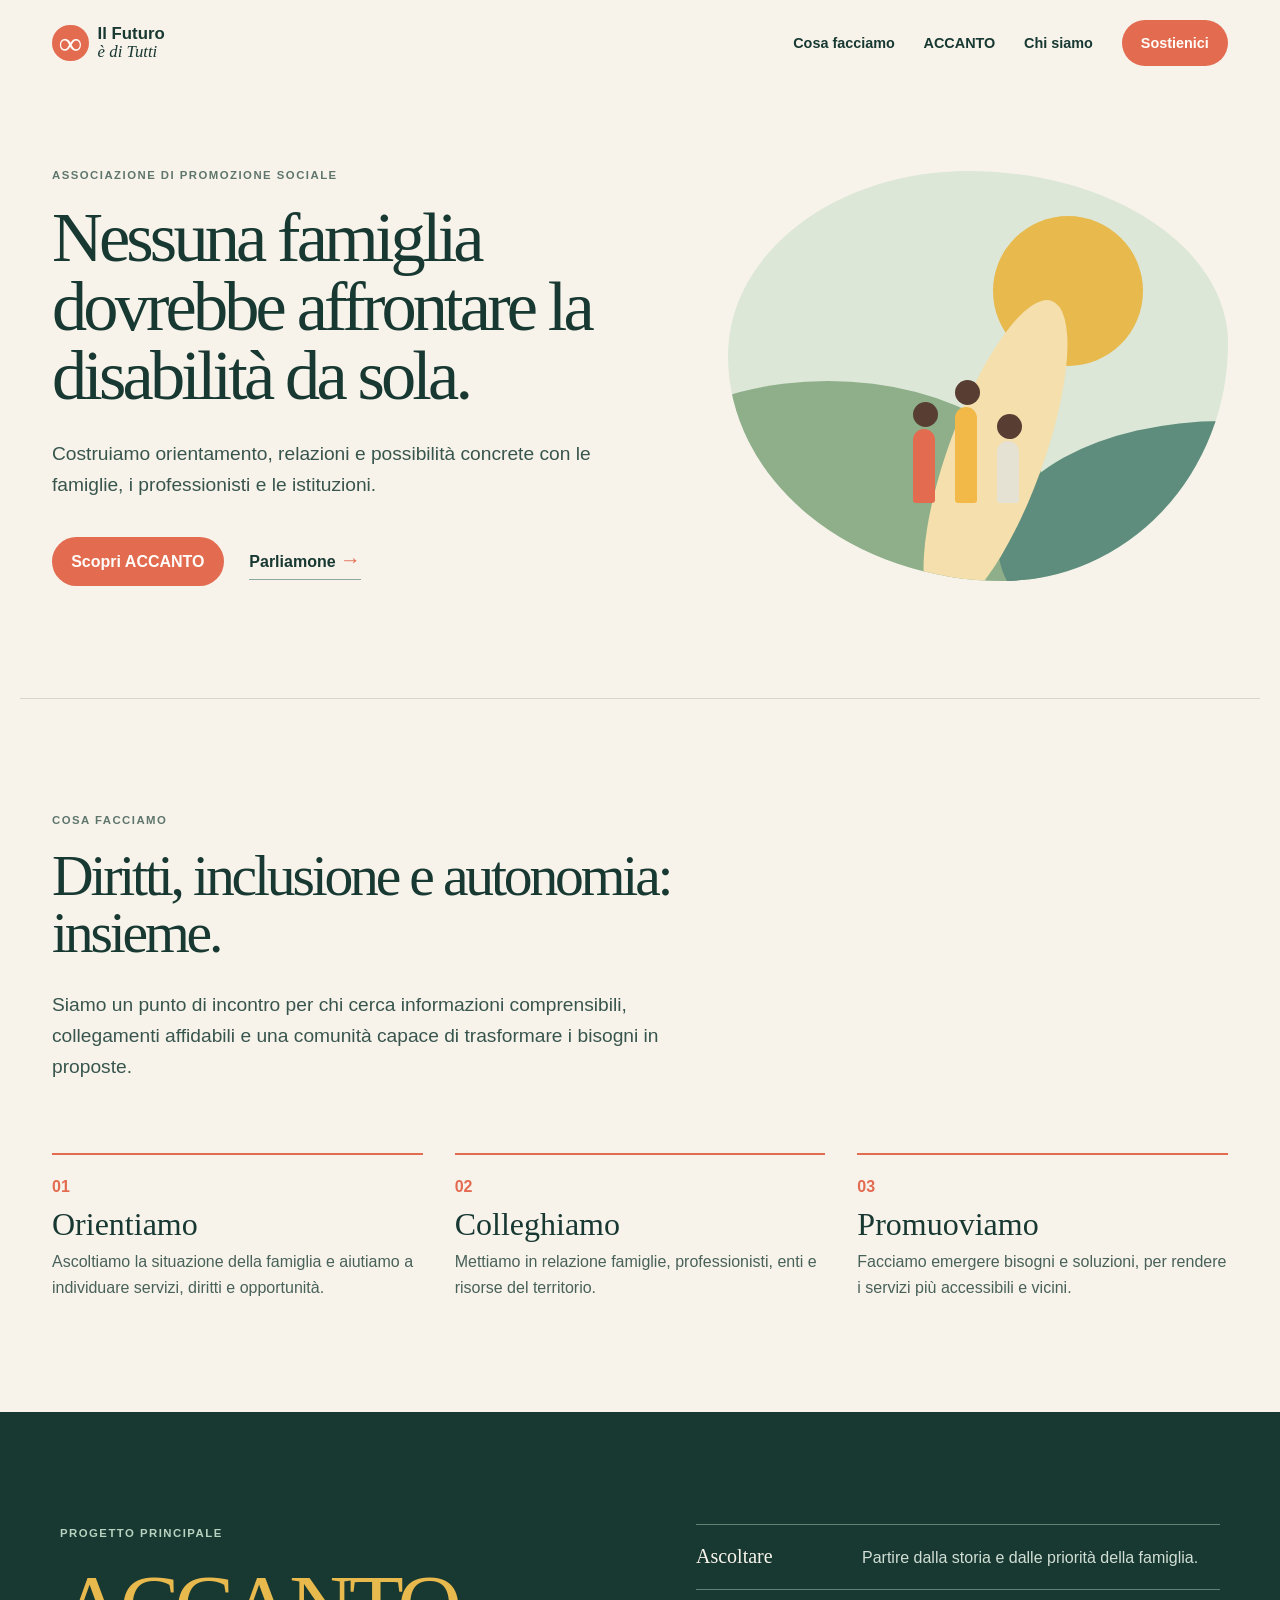
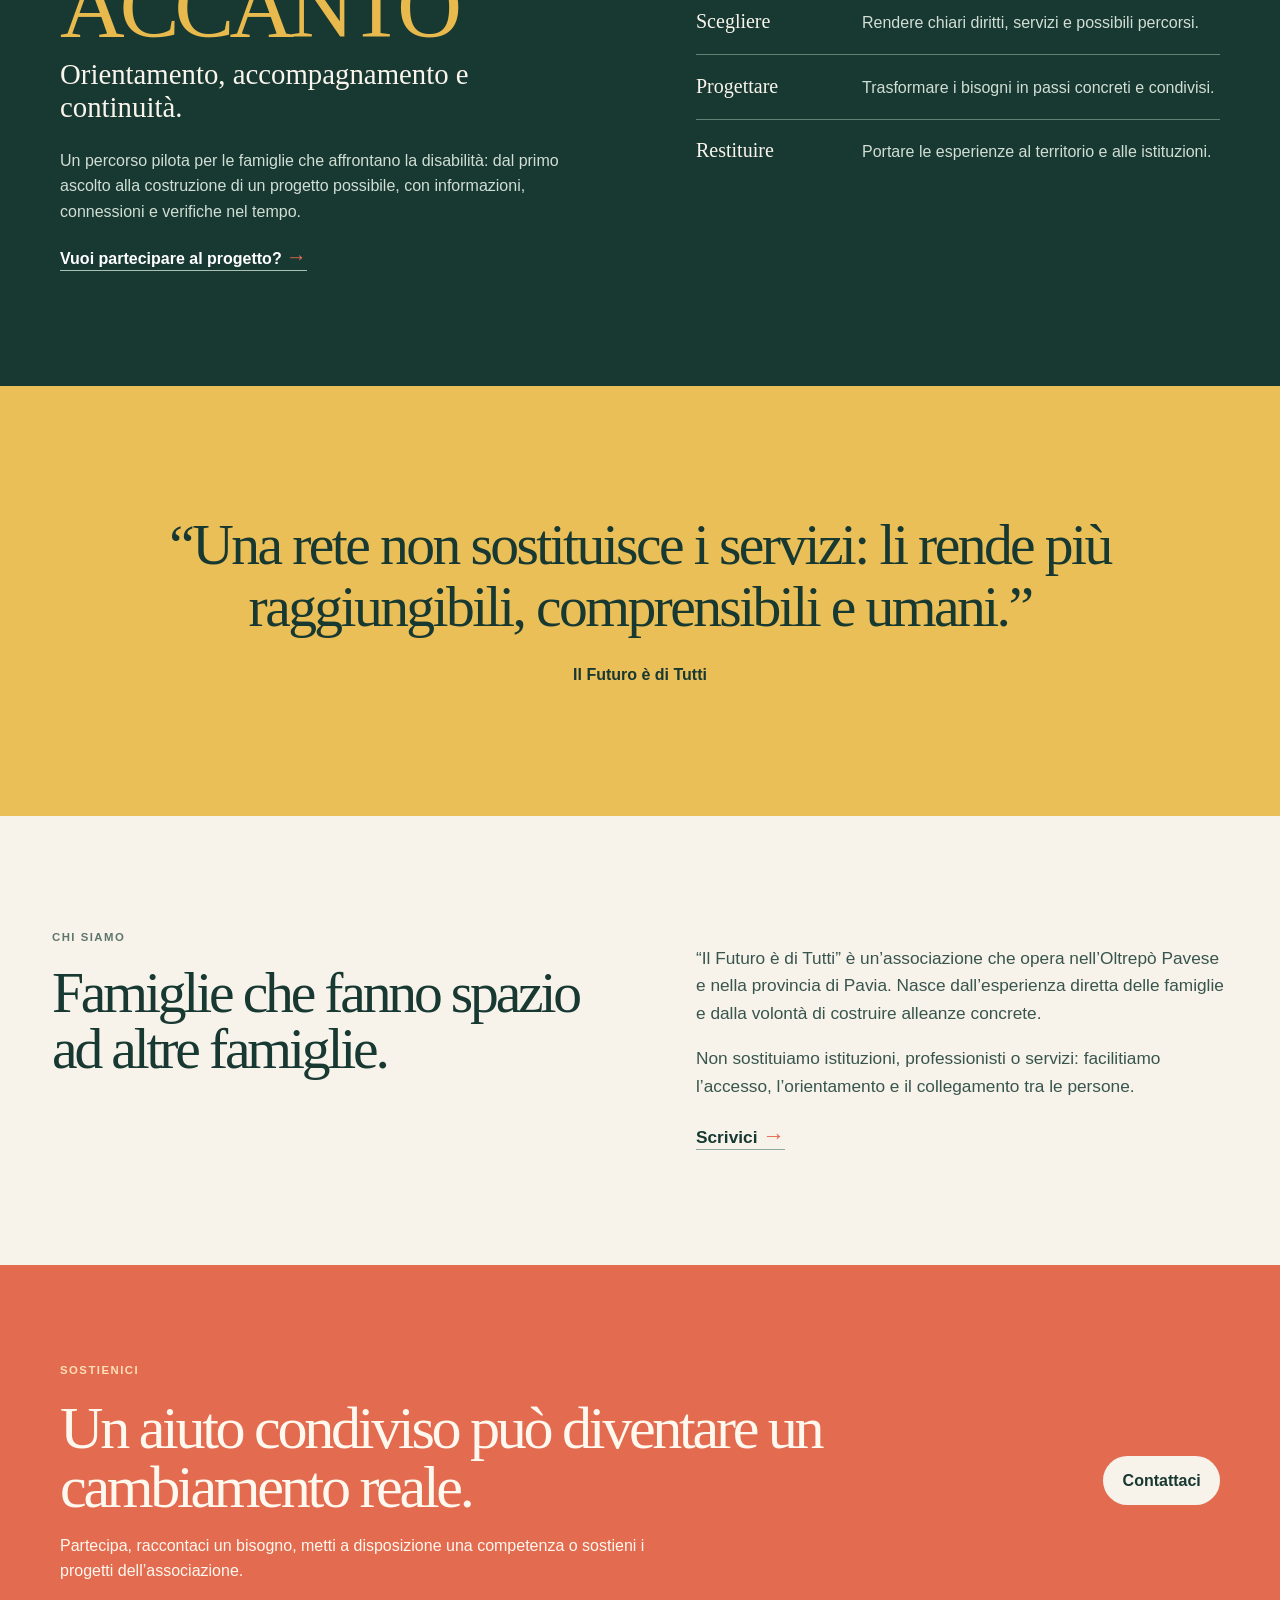
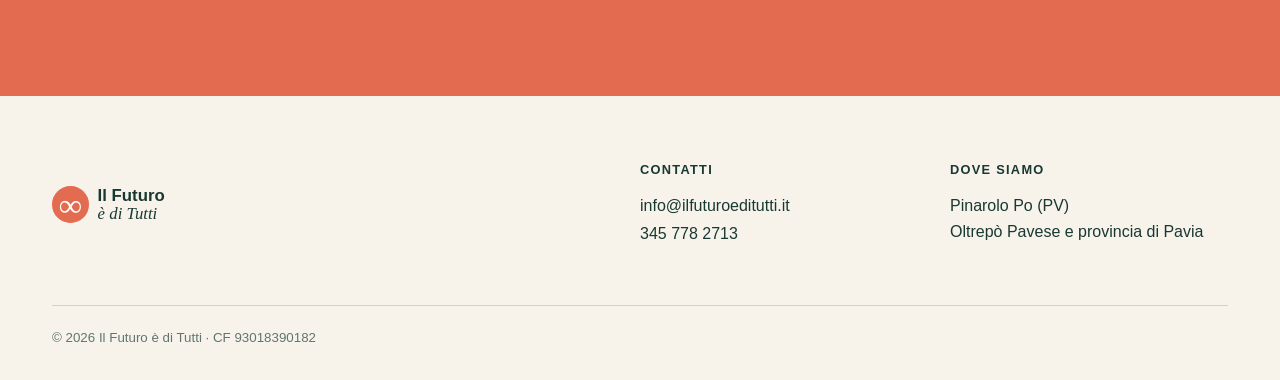
==== index.html @ 2946c693 "Add files via upload" ====
<!doctype html>
<html lang="it">
<head>
  <meta charset="utf-8">
  <meta name="viewport" content="width=device-width, initial-scale=1">
  <meta name="description" content="Il Futuro è di Tutti: orientamento, diritti, inclusione e autonomia per le famiglie nell'Oltrepò Pavese e nella provincia di Pavia.">
  <title>Il Futuro è di Tutti</title>
  <link rel="stylesheet" href="style.css">
</head>
<body>
  <a class="skip" href="#contenuto">Vai al contenuto</a>
  <header class="site-header">
    <a class="brand" href="#inizio" aria-label="Il Futuro è di Tutti, home"><span class="brand-mark">∞</span><span>Il Futuro<br><em>è di Tutti</em></span></a>
    <button class="menu-button" aria-label="Apri il menu" aria-expanded="false">Menu</button>
    <nav aria-label="Navigazione principale"><a href="#cosa-facciamo">Cosa facciamo</a><a href="#accanto">ACCANTO</a><a href="#chi-siamo">Chi siamo</a><a class="nav-cta" href="#sostienici">Sostienici</a></nav>
  </header>

  <main id="contenuto">
    <section id="inizio" class="hero">
      <div class="hero-copy"><p class="eyebrow">Associazione di promozione sociale</p><h1>Nessuna famiglia dovrebbe affrontare la disabilità da sola.</h1><p class="lead">Costruiamo orientamento, relazioni e possibilità concrete con le famiglie, i professionisti e le istituzioni.</p><div class="actions"><a class="button" href="#accanto">Scopri ACCANTO</a><a class="text-link" href="#contatti">Parliamone <span>→</span></a></div></div>
      <div class="hero-art" aria-hidden="true"><div class="sun"></div><div class="hill one"></div><div class="hill two"></div><div class="path"></div><div class="people"><i></i><i></i><i></i></div></div>
    </section>

    <section id="cosa-facciamo" class="section intro"><p class="eyebrow">Cosa facciamo</p><h2>Diritti, inclusione e autonomia: insieme.</h2><p class="section-lead">Siamo un punto di incontro per chi cerca informazioni comprensibili, collegamenti affidabili e una comunità capace di trasformare i bisogni in proposte.</p><div class="cards"><article><span class="number">01</span><h3>Orientiamo</h3><p>Ascoltiamo la situazione della famiglia e aiutiamo a individuare servizi, diritti e opportunità.</p></article><article><span class="number">02</span><h3>Colleghiamo</h3><p>Mettiamo in relazione famiglie, professionisti, enti e risorse del territorio.</p></article><article><span class="number">03</span><h3>Promuoviamo</h3><p>Facciamo emergere bisogni e soluzioni, per rendere i servizi più accessibili e vicini.</p></article></div></section>

    <section id="accanto" class="section project"><div><p class="eyebrow">Progetto principale</p><h2>ACCANTO</h2><p class="project-tagline">Orientamento, accompagnamento e continuità.</p><p>Un percorso pilota per le famiglie che affrontano la disabilità: dal primo ascolto alla costruzione di un progetto possibile, con informazioni, connessioni e verifiche nel tempo.</p><a class="text-link" href="#contatti">Vuoi partecipare al progetto? <span>→</span></a></div><ol><li><strong>Ascoltare</strong><span>Partire dalla storia e dalle priorità della famiglia.</span></li><li><strong>Scegliere</strong><span>Rendere chiari diritti, servizi e possibili percorsi.</span></li><li><strong>Progettare</strong><span>Trasformare i bisogni in passi concreti e condivisi.</span></li><li><strong>Restituire</strong><span>Portare le esperienze al territorio e alle istituzioni.</span></li></ol></section>

    <section class="quote"><blockquote>“Una rete non sostituisce i servizi: li rende più raggiungibili, comprensibili e umani.”</blockquote><p>Il Futuro è di Tutti</p></section>

    <section id="chi-siamo" class="section about"><div><p class="eyebrow">Chi siamo</p><h2>Famiglie che fanno spazio ad altre famiglie.</h2></div><div><p>“Il Futuro è di Tutti” è un’associazione che opera nell’Oltrepò Pavese e nella provincia di Pavia. Nasce dall’esperienza diretta delle famiglie e dalla volontà di costruire alleanze concrete.</p><p>Non sostituiamo istituzioni, professionisti o servizi: facilitiamo l’accesso, l’orientamento e il collegamento tra le persone.</p><a class="text-link" href="mailto:info@ilfuturoeditutti.it">Scrivici <span>→</span></a></div></section>

    <section id="sostienici" class="support"><div><p class="eyebrow">Sostienici</p><h2>Un aiuto condiviso può diventare un cambiamento reale.</h2><p>Partecipa, raccontaci un bisogno, metti a disposizione una competenza o sostieni i progetti dell’associazione.</p></div><a class="button light" href="mailto:info@ilfuturoeditutti.it?subject=Vorrei%20sostenere%20Il%20Futuro%20%C3%A8%20di%20Tutti">Contattaci</a></section>
  </main>

  <footer id="contatti"><div class="brand footer-brand"><span class="brand-mark">∞</span><span>Il Futuro<br><em>è di Tutti</em></span></div><div><h3>Contatti</h3><a href="mailto:info@ilfuturoeditutti.it">info@ilfuturoeditutti.it</a><a href="tel:+393457782713">345 778 2713</a></div><div><h3>Dove siamo</h3><p>Pinarolo Po (PV)<br>Oltrepò Pavese e provincia di Pavia</p></div><small>© <span id="year"></span> Il Futuro è di Tutti · CF 93018390182</small></footer>
  <script src="script.js"></script>
</body>
</html>
---- style.css ----
:root{--ink:#183832;--cream:#f7f3eb;--coral:#e36b50;--gold:#e8b94d;--sage:#b9cbb6;--white:#fffdf9}*{box-sizing:border-box}html{scroll-behavior:smooth}body{margin:0;background:var(--cream);color:var(--ink);font:16px/1.6 Arial,sans-serif}.skip{position:absolute;left:-999px}.skip:focus{left:1rem;top:1rem;background:#fff;padding:.5rem;z-index:5}.site-header{display:flex;align-items:center;justify-content:space-between;max-width:1240px;margin:auto;padding:1.25rem 2rem}.brand{display:flex;align-items:center;gap:.55rem;color:var(--ink);font-weight:700;font-size:1.05rem;line-height:1.05;text-decoration:none}.brand em{font-family:Georgia,serif;font-weight:400}.brand-mark{display:grid;place-items:center;width:2.3rem;height:2.3rem;border-radius:50%;background:var(--coral);color:var(--white);font:bold 2rem/1 Georgia,serif}nav{display:flex;align-items:center;gap:1.8rem}nav a{color:var(--ink);font-size:.9rem;font-weight:700;text-decoration:none}.nav-cta,.button{background:var(--coral);color:var(--white);border-radius:99px;padding:.72rem 1.2rem}.menu-button{display:none;border:0;background:transparent;color:var(--ink);font:700 1rem Arial}.hero{min-height:610px;display:grid;grid-template-columns:1.1fr .9fr;gap:4rem;align-items:center;max-width:1240px;margin:auto;padding:5rem 2rem 7rem}.eyebrow{text-transform:uppercase;letter-spacing:.13em;font-size:.71rem;font-weight:700;color:#5e756c;margin:0 0 1.2rem}.hero h1,.section h2,.support h2{font:clamp(2.8rem,5.5vw,5.5rem)/.98 Georgia,serif;letter-spacing:-.055em;margin:0;max-width:790px}.lead,.section-lead{font-size:1.2rem;max-width:620px;margin:1.8rem 0;color:#38554d}.actions{display:flex;align-items:center;gap:1.6rem;margin-top:2.3rem}.button{display:inline-block;text-decoration:none;font-weight:700}.text-link{color:var(--ink);font-weight:700;text-decoration:none;border-bottom:1px solid #8eaaa0;padding-bottom:.15rem}.text-link span{color:var(--coral);font-size:1.3em}.hero-art{height:410px;position:relative;overflow:hidden;border-radius:48% 52% 45% 55%/45% 42% 58% 55%;background:#dce7d7}.sun{position:absolute;width:150px;height:150px;background:var(--gold);border-radius:50%;top:45px;right:85px}.hill{position:absolute;bottom:-90px;border-radius:50%;background:#8eaf89}.hill.one{height:290px;width:460px;left:-130px}.hill.two{height:250px;width:450px;right:-220px;background:#5e8d7d}.path{position:absolute;bottom:-40px;left:44%;height:330px;width:95px;background:#f4dfad;border-radius:50%;transform:rotate(20deg)}.people{position:absolute;bottom:78px;left:37%;display:flex;gap:20px;align-items:end}.people i{display:block;width:22px;height:74px;border-radius:18px 18px 5px 5px;background:var(--coral);position:relative}.people i:before{content:"";position:absolute;width:25px;height:25px;border-radius:50%;background:#583e32;top:-27px}.people i:nth-child(2){height:96px;background:#f2b949}.people i:nth-child(3){height:62px;background:#e6e2d3}.section{max-width:1240px;margin:auto;padding:7rem 2rem}.intro{border-top:1px solid #d9d5ca}.intro h2{font-size:clamp(2.4rem,4.5vw,4.7rem)}.cards{display:grid;grid-template-columns:repeat(3,1fr);gap:2rem;margin-top:4.4rem}.cards article{border-top:2px solid var(--coral);padding-top:1.2rem}.number{color:var(--coral);font-weight:700}.cards h3{font:2rem Georgia,serif;margin:.4rem 0}.cards p{margin:0;color:#486159}.project{background:var(--ink);color:#f9f5ec;max-width:none;padding:7rem max(2rem,calc((100vw - 1160px)/2));display:grid;grid-template-columns:1fr 1fr;gap:7rem}.project .eyebrow{color:#b7d2bf}.project h2{font-size:clamp(3.5rem,7vw,6.5rem);color:var(--gold)}.project-tagline{font:1.8rem Georgia,serif;margin:.5rem 0 1.5rem}.project p:not(.eyebrow):not(.project-tagline){max-width:510px;color:#d1ded4}.project .text-link{color:#fff;border-color:#a9c1b0}.project ol{list-style:none;margin:0;padding:0}.project li{border-top:1px solid #628074;padding:1.2rem 0;display:grid;grid-template-columns:150px 1fr;gap:1rem}.project li strong{font:1.25rem Georgia,serif}.project li span{color:#d1ded4}.quote{padding:8rem 2rem;text-align:center;background:#eabf57}.quote blockquote{margin:0 auto;max-width:980px;font:clamp(2.2rem,4.5vw,4.8rem)/1.08 Georgia,serif;letter-spacing:-.045em}.quote p{margin:1.5rem 0 0;font-weight:700}.about{display:grid;grid-template-columns:1fr 1fr;gap:7rem}.about h2{font-size:clamp(2.7rem,4.5vw,4.7rem)}.about div:last-child{font-size:1.08rem;color:#38554d}.support{background:var(--coral);color:#fff8ef;display:flex;justify-content:space-between;align-items:center;gap:2rem;padding:6rem max(2rem,calc((100vw - 1160px)/2))}.support .eyebrow{color:#ffe0b7}.support h2{font-size:clamp(2.6rem,4.7vw,4.8rem);max-width:780px}.support p:not(.eyebrow){max-width:600px}.light{background:var(--cream);color:var(--ink);white-space:nowrap}footer{max-width:1240px;margin:auto;padding:4rem 2rem 2rem;display:grid;grid-template-columns:2fr 1fr 1fr;gap:2rem}footer h3{font-size:.8rem;text-transform:uppercase;letter-spacing:.1em;margin:0 0 .8rem}footer a,footer p{display:block;color:var(--ink);text-decoration:none;margin:.15rem 0}footer small{grid-column:1/-1;border-top:1px solid #d6d2c8;padding-top:1.3rem;margin-top:1.5rem;color:#60766d}@media(max-width:760px){.site-header{padding:1rem 1.25rem;position:relative}.menu-button{display:block}nav{display:none;position:absolute;top:100%;left:0;right:0;padding:1.2rem;background:var(--cream);z-index:2;flex-direction:column;align-items:stretch;gap:.8rem;border-bottom:1px solid #ddd}nav.open{display:flex}.hero{grid-template-columns:1fr;padding:3rem 1.25rem 4rem;gap:2.5rem;min-height:0}.hero-art{height:310px}.section{padding:4.5rem 1.25rem}.cards,.about,.project{grid-template-columns:1fr;gap:2rem}.cards{margin-top:2.5rem}.project{padding:4.5rem 1.25rem}.project li{grid-template-columns:1fr;gap:.2rem}.quote{padding:4.5rem 1.25rem}.support{padding:4.5rem 1.25rem;display:block}.support .button{margin-top:1rem}footer{padding:3.5rem 1.25rem 1.5rem;grid-template-columns:1fr;gap:1.5rem}.footer-brand{margin-bottom:1rem}}
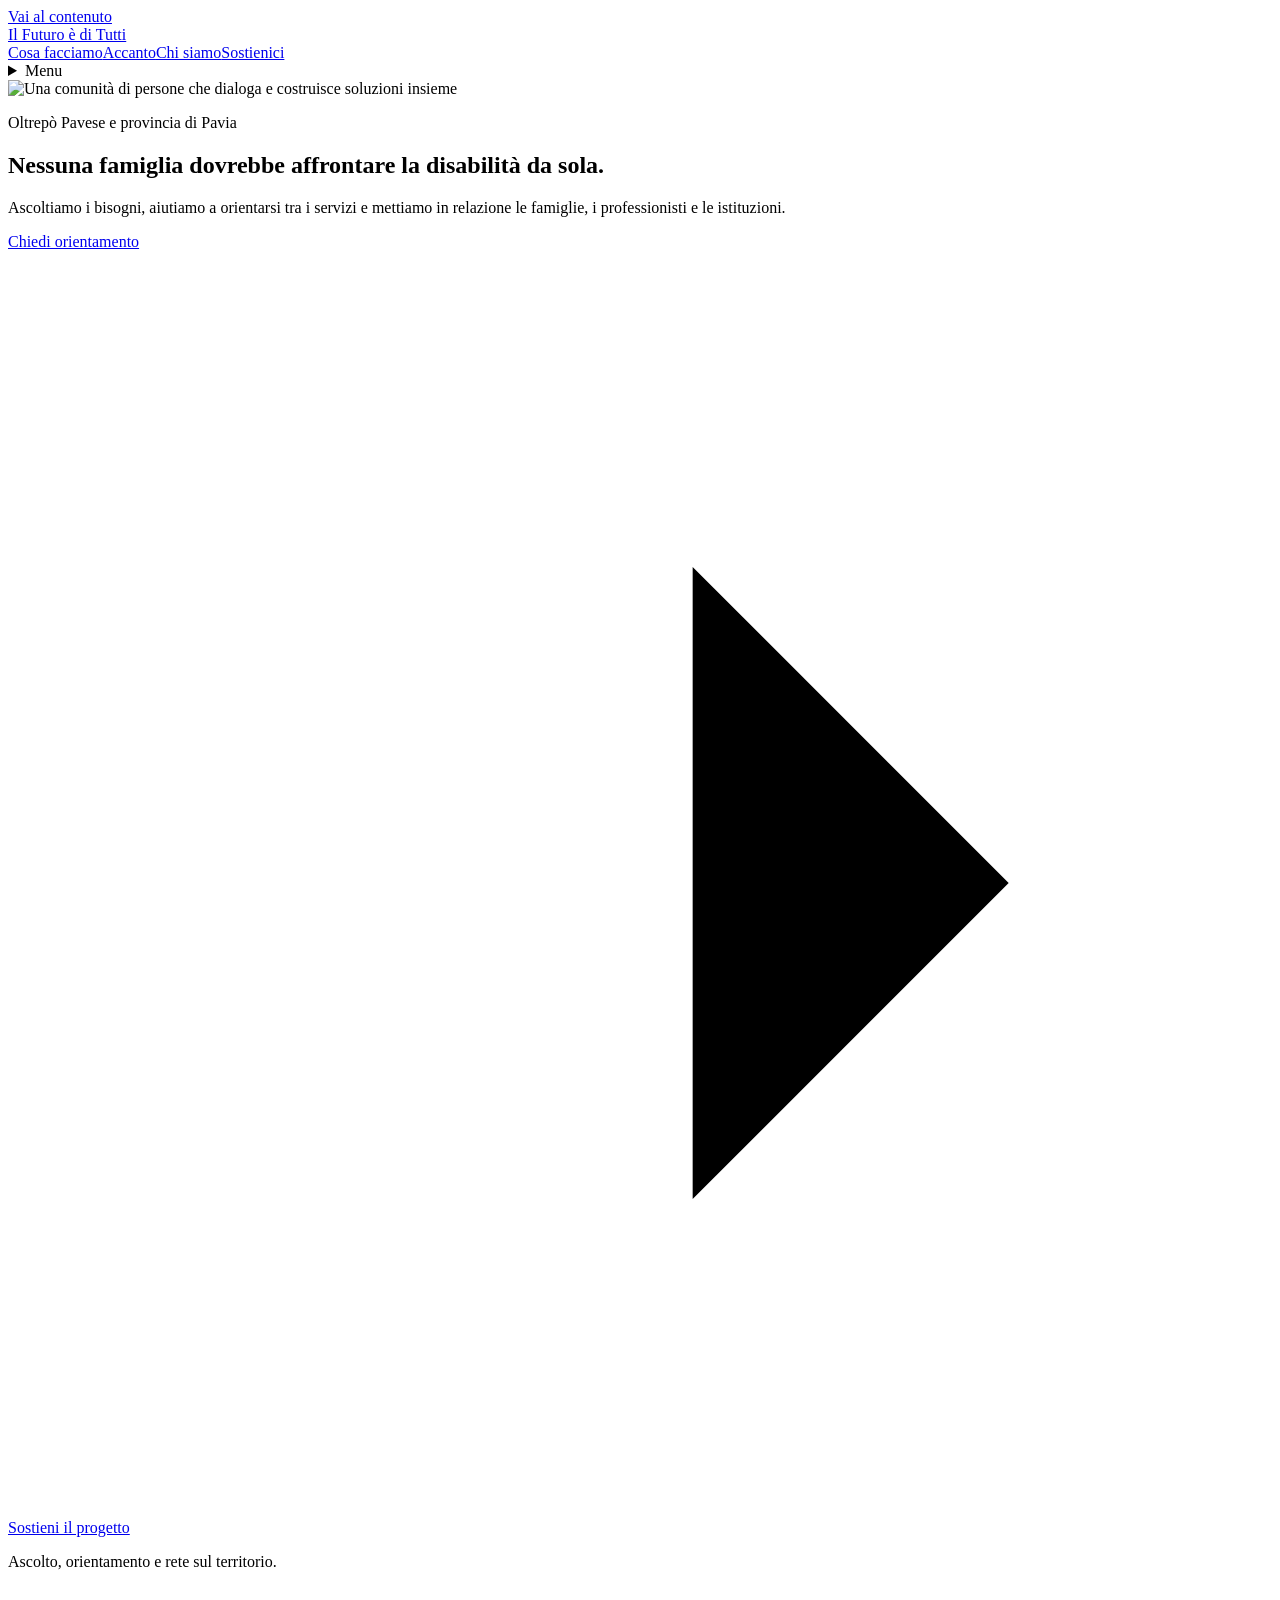
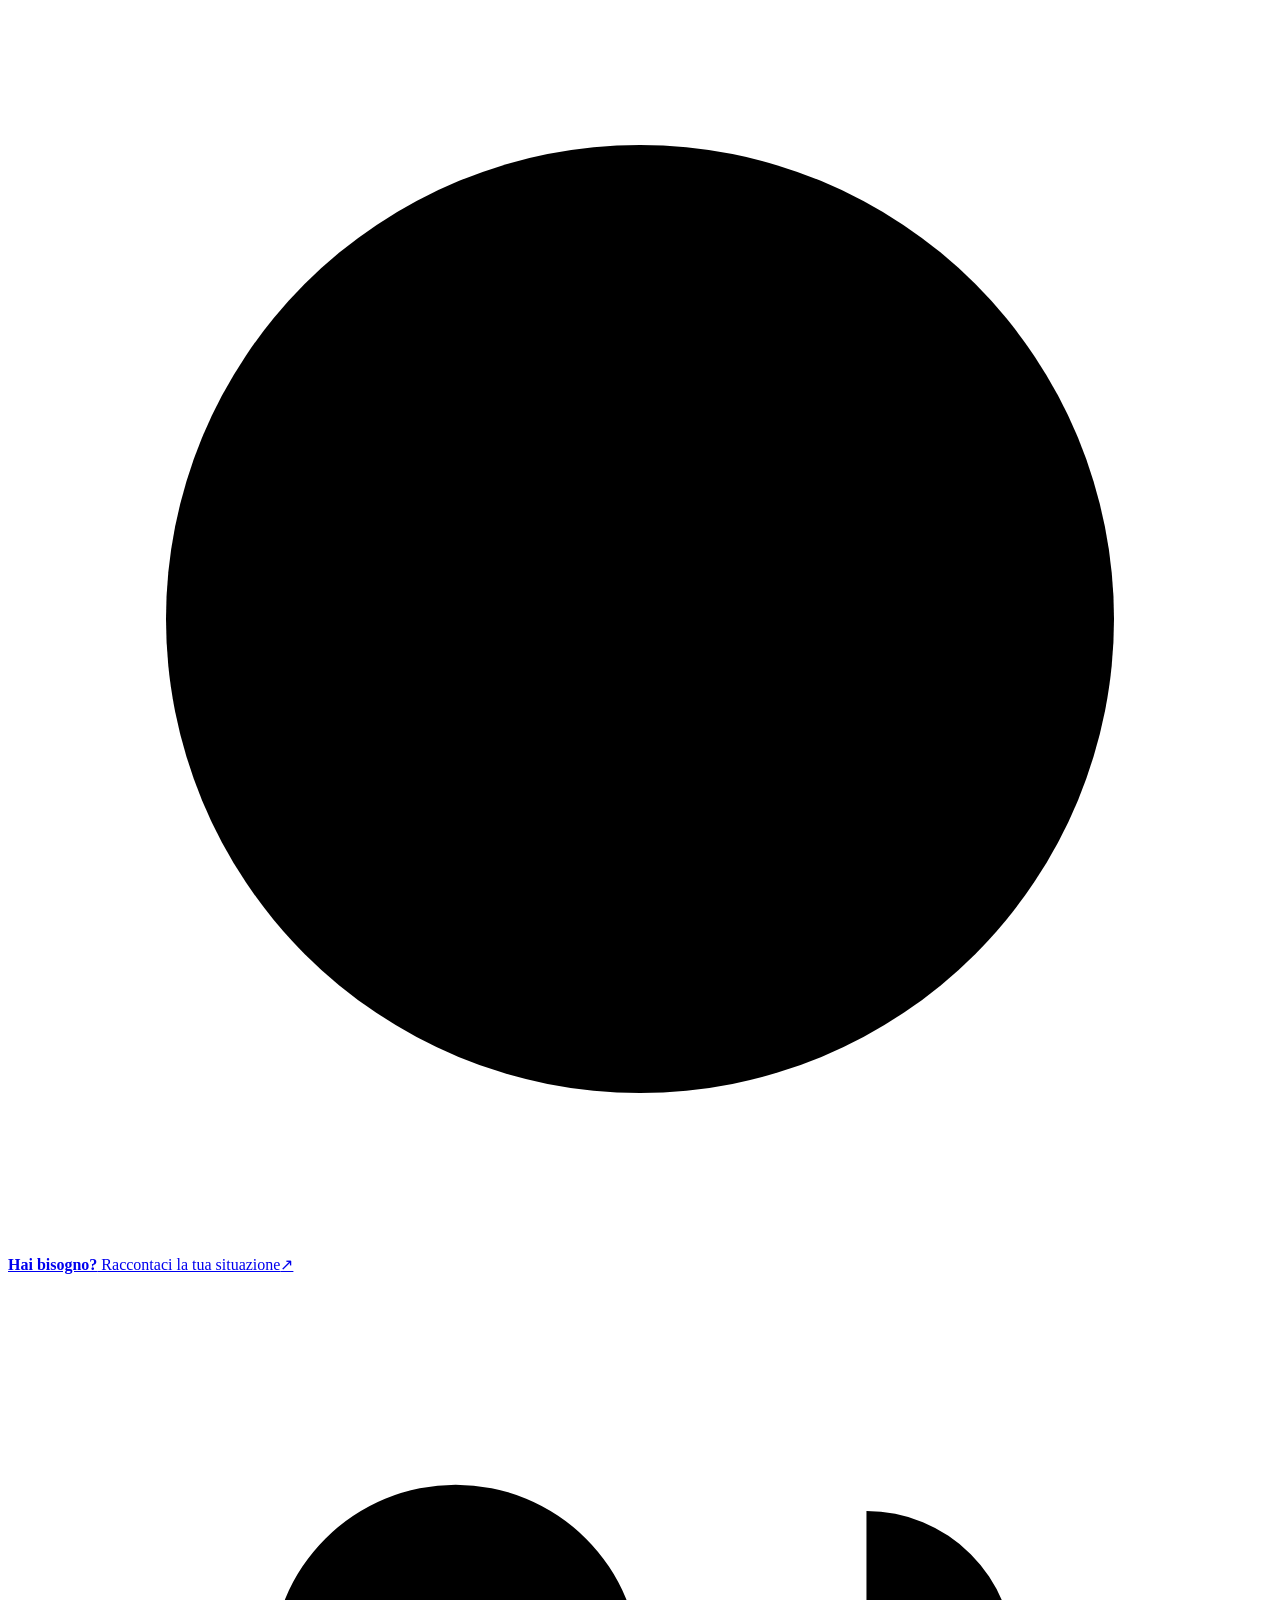
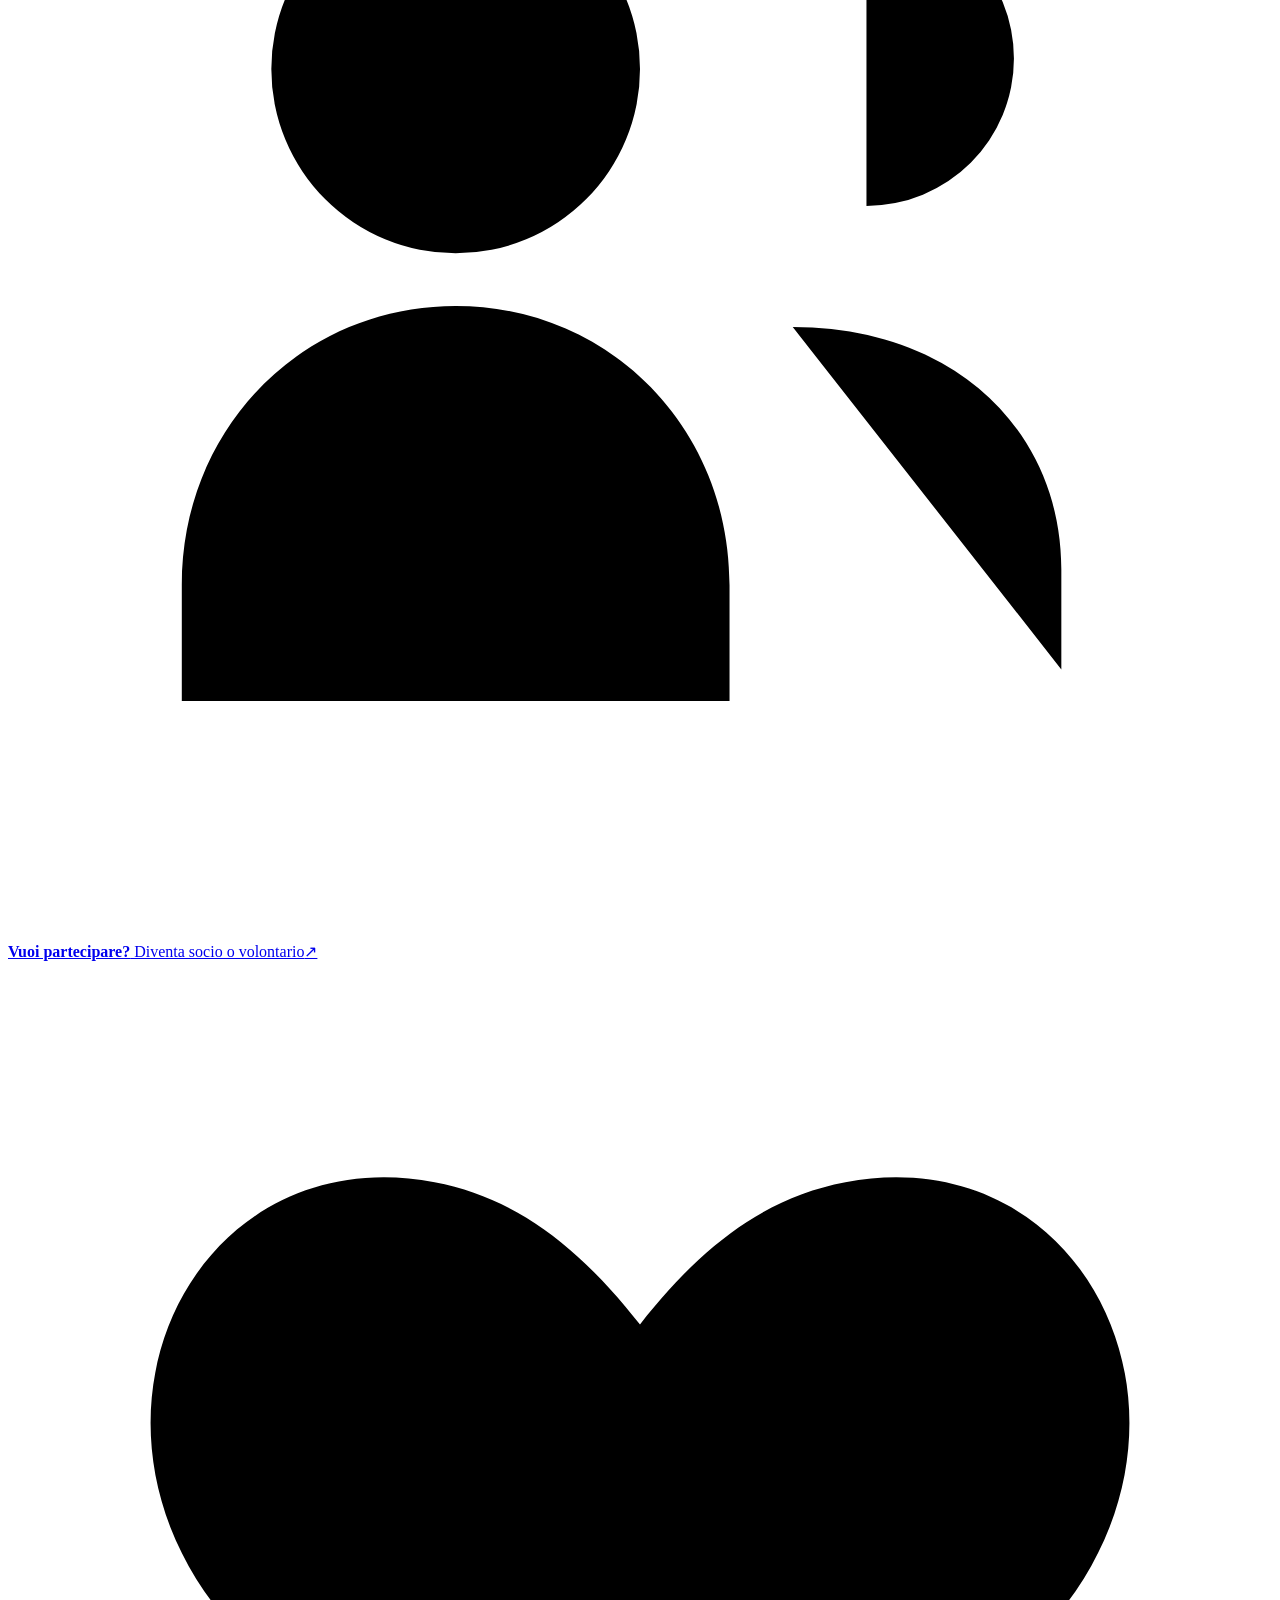
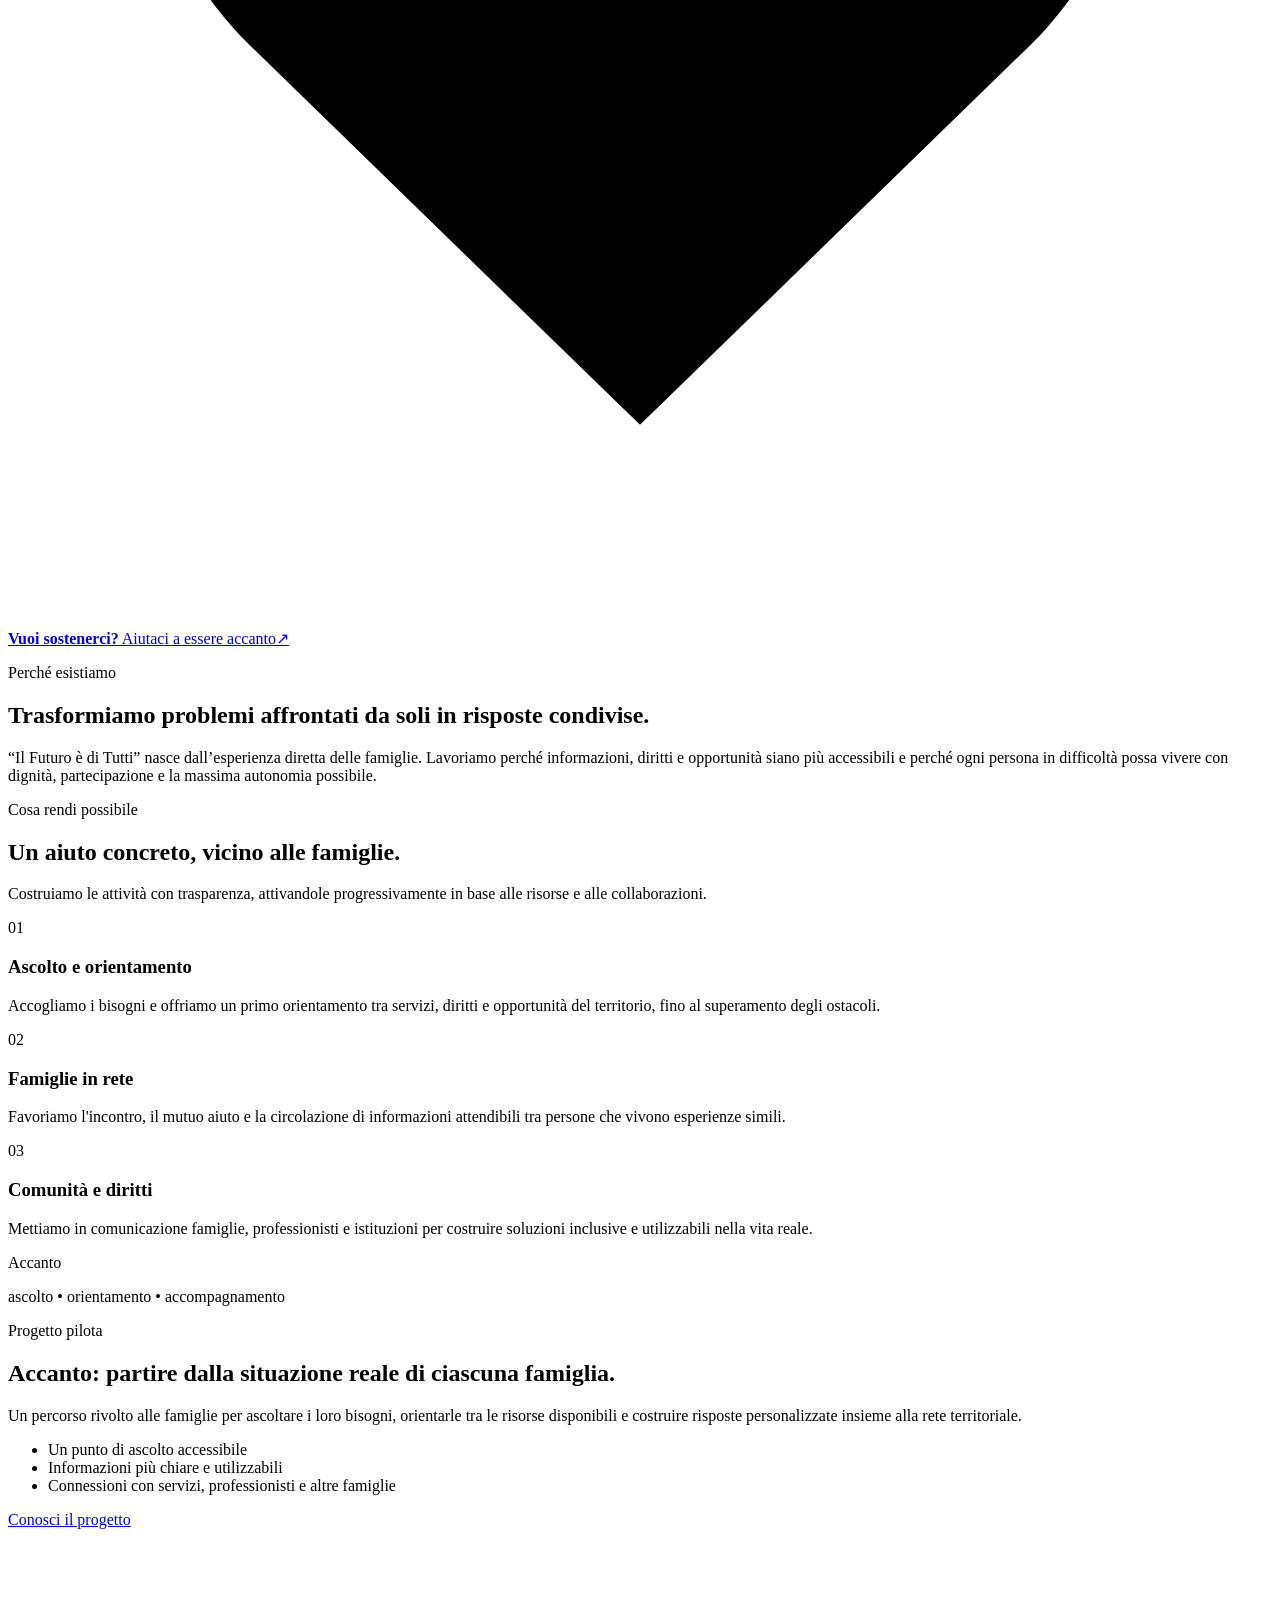
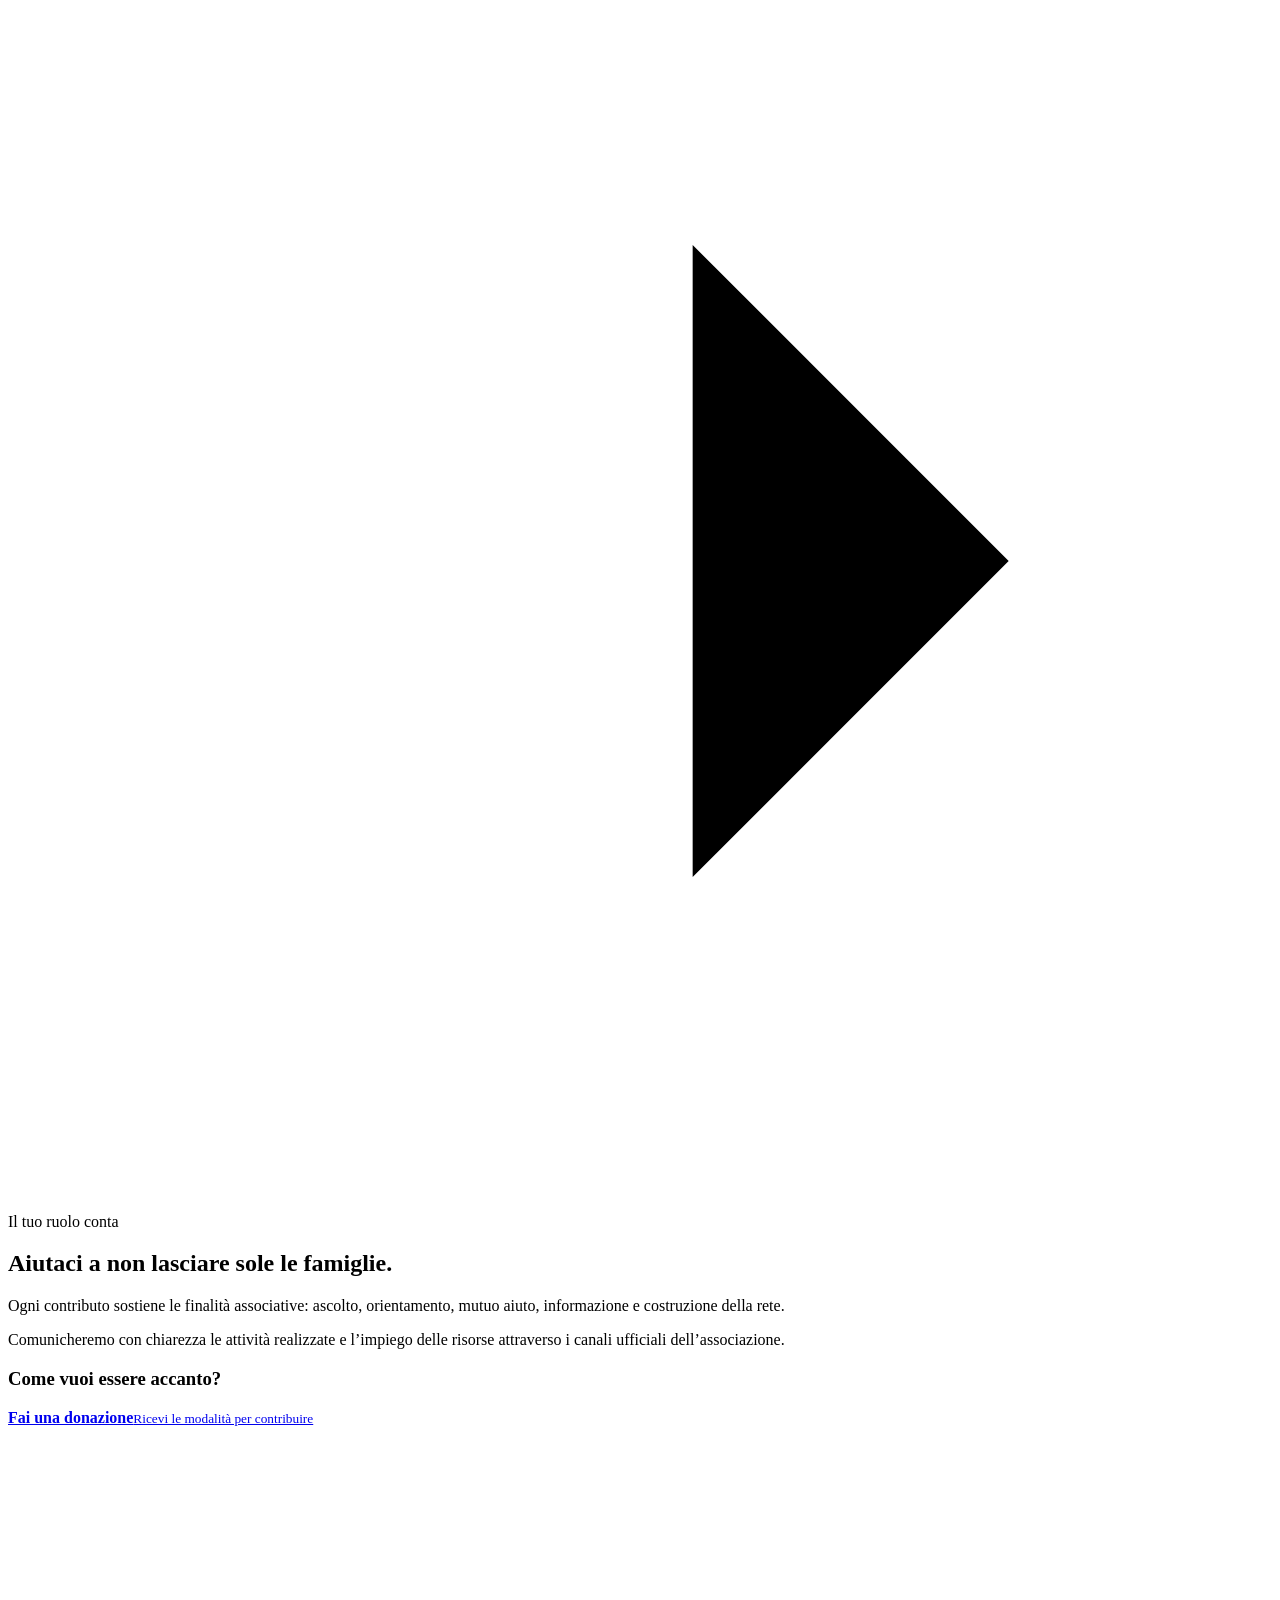
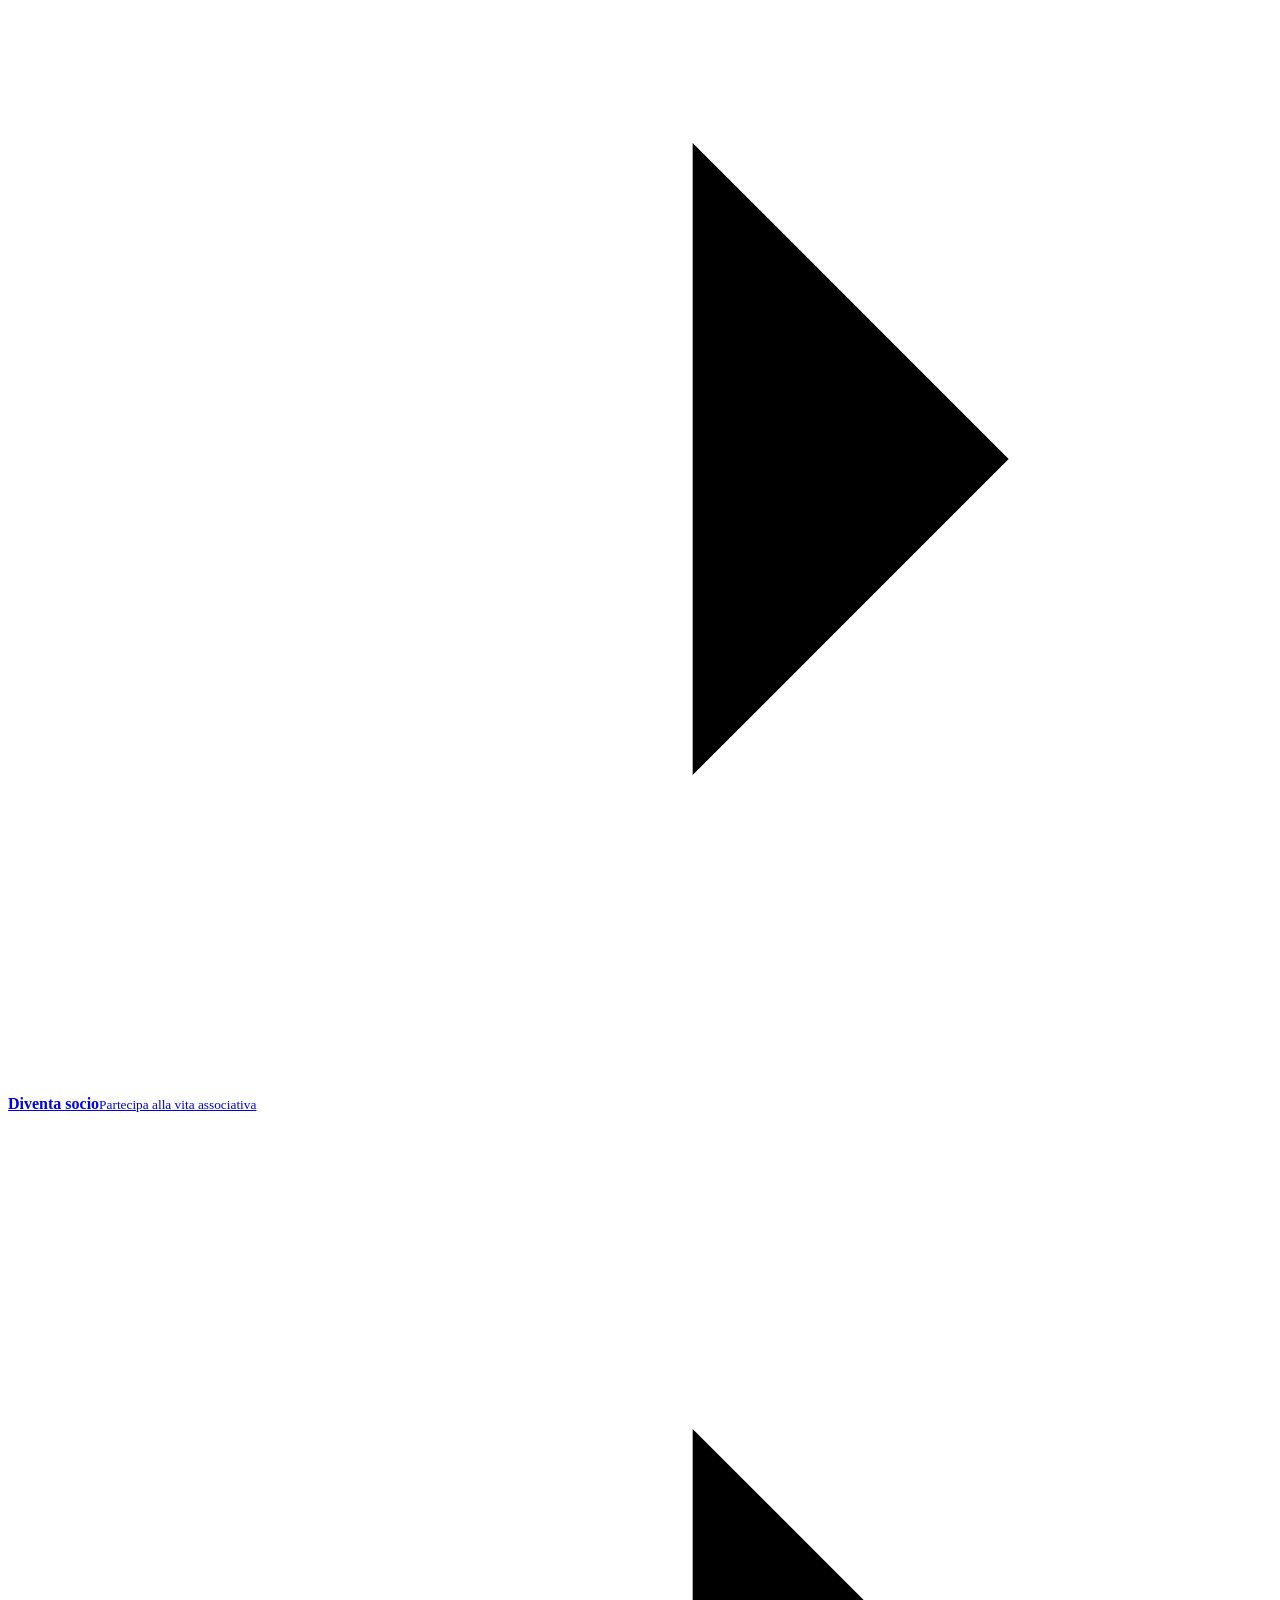
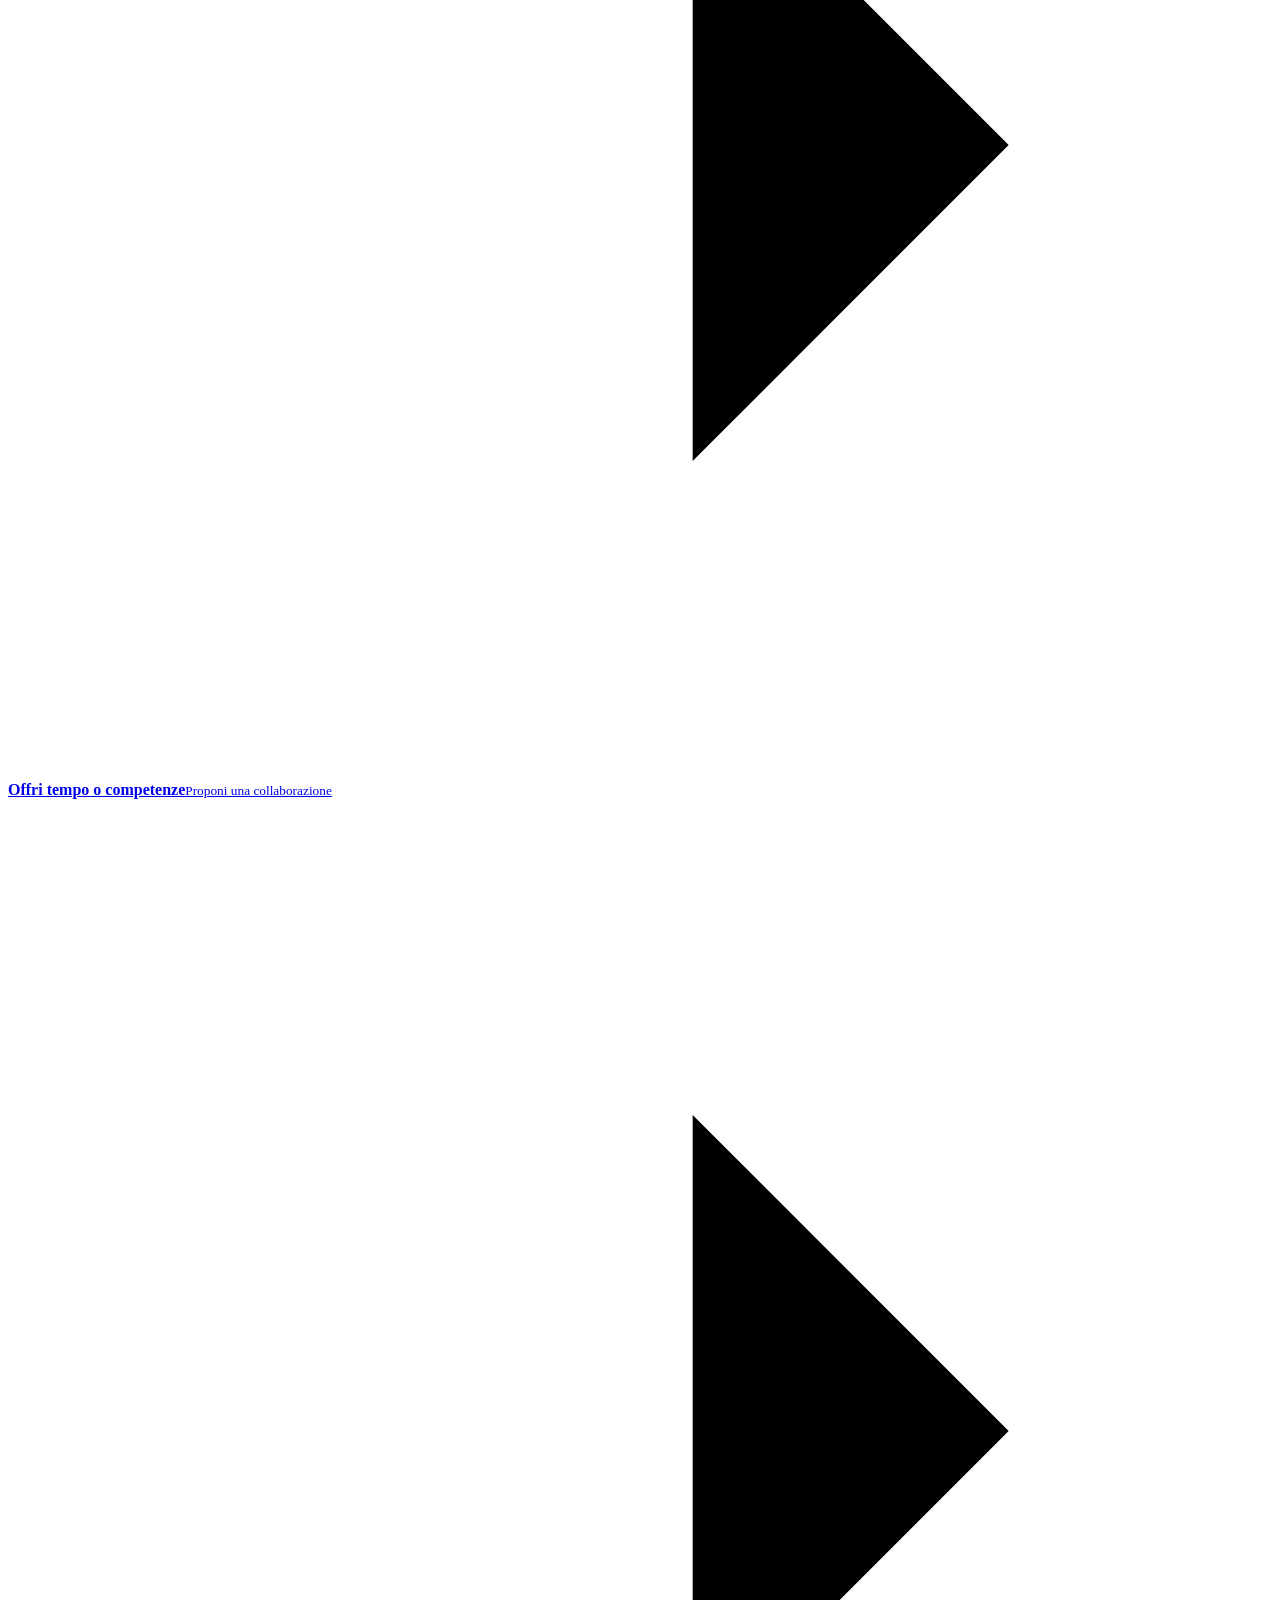
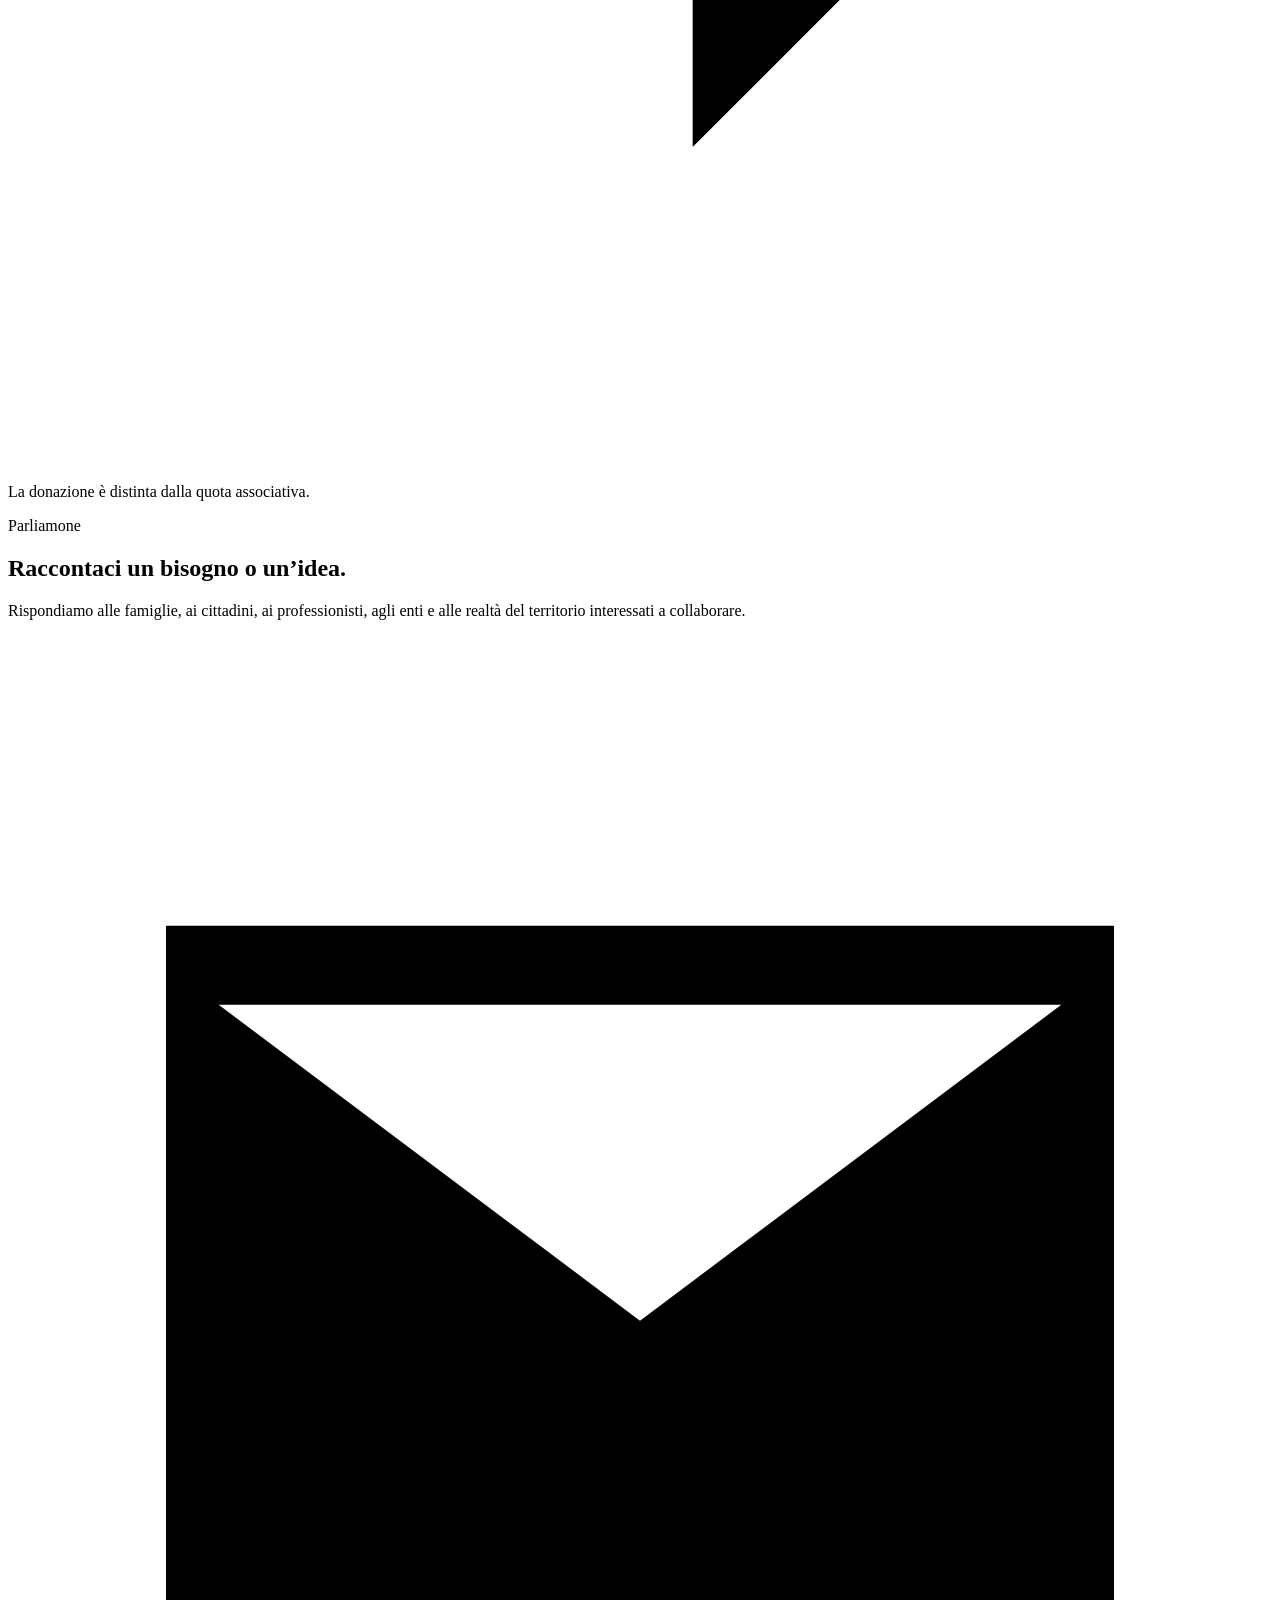
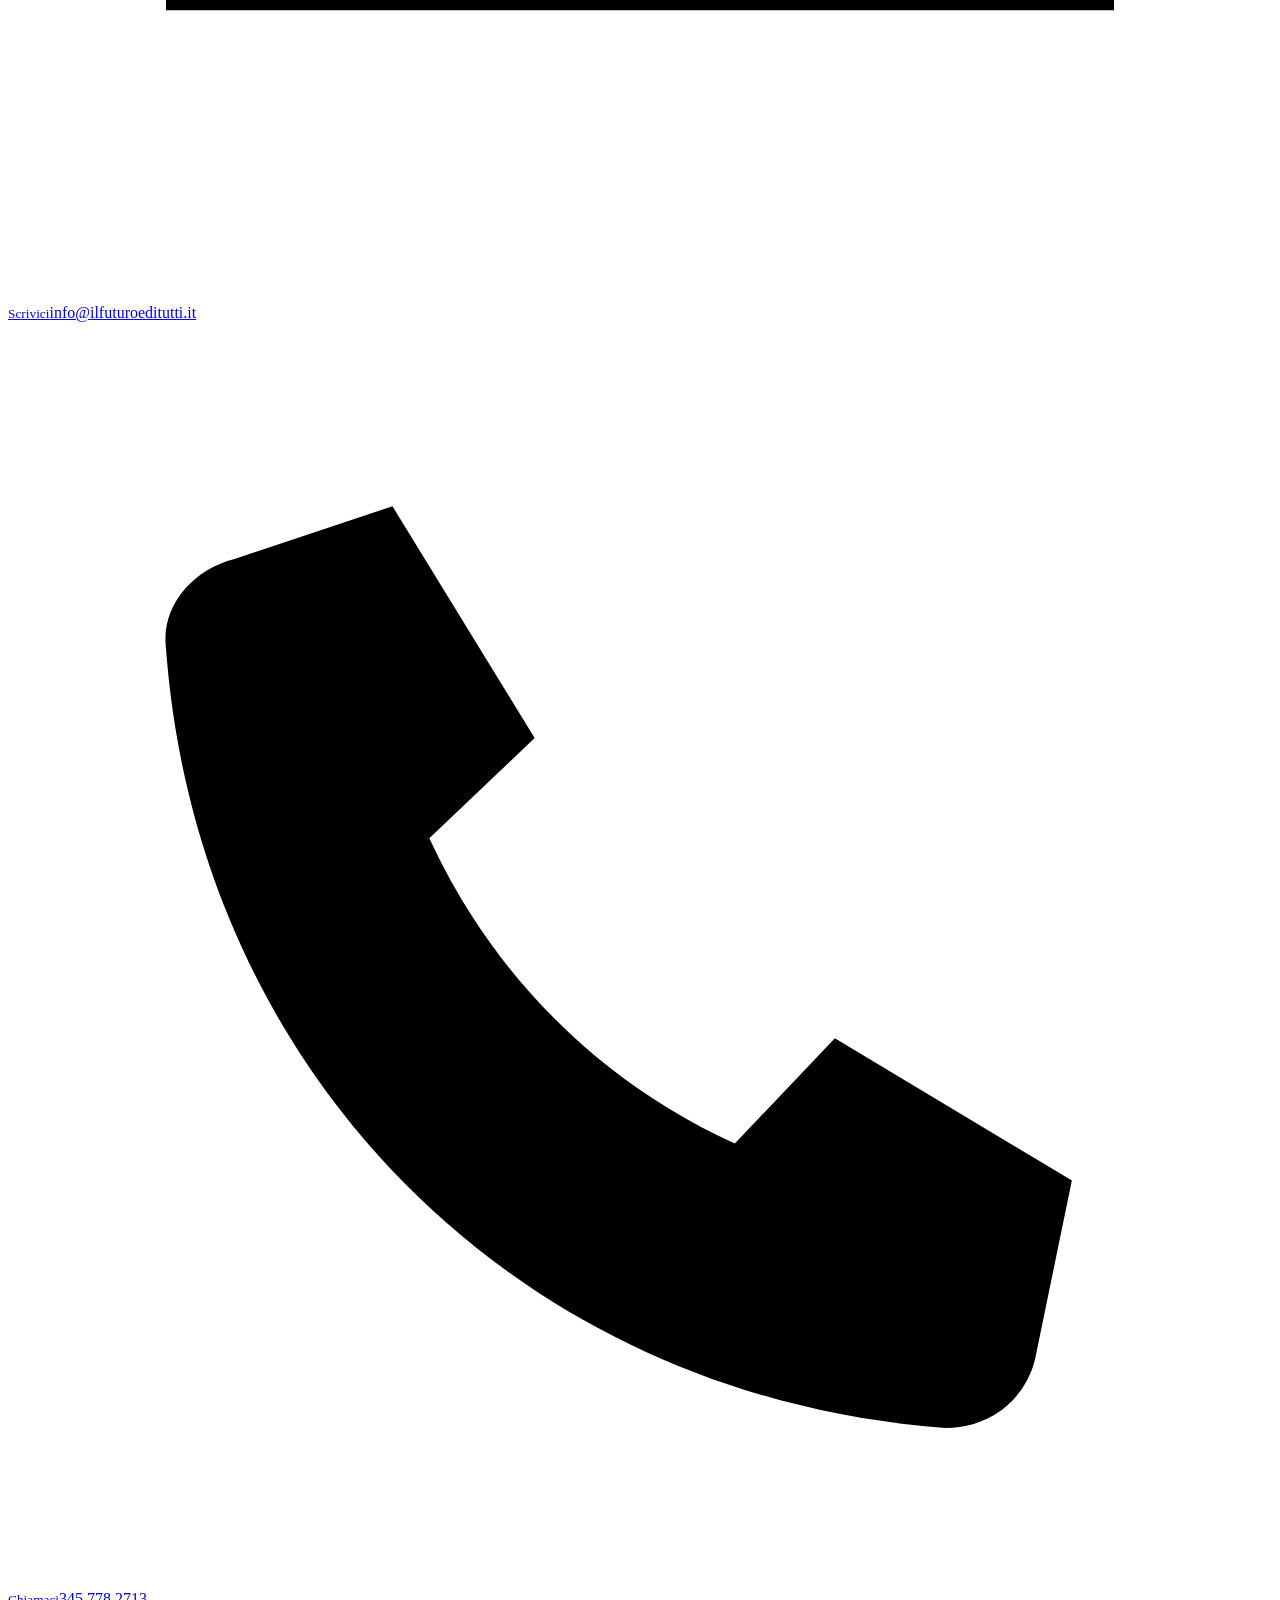
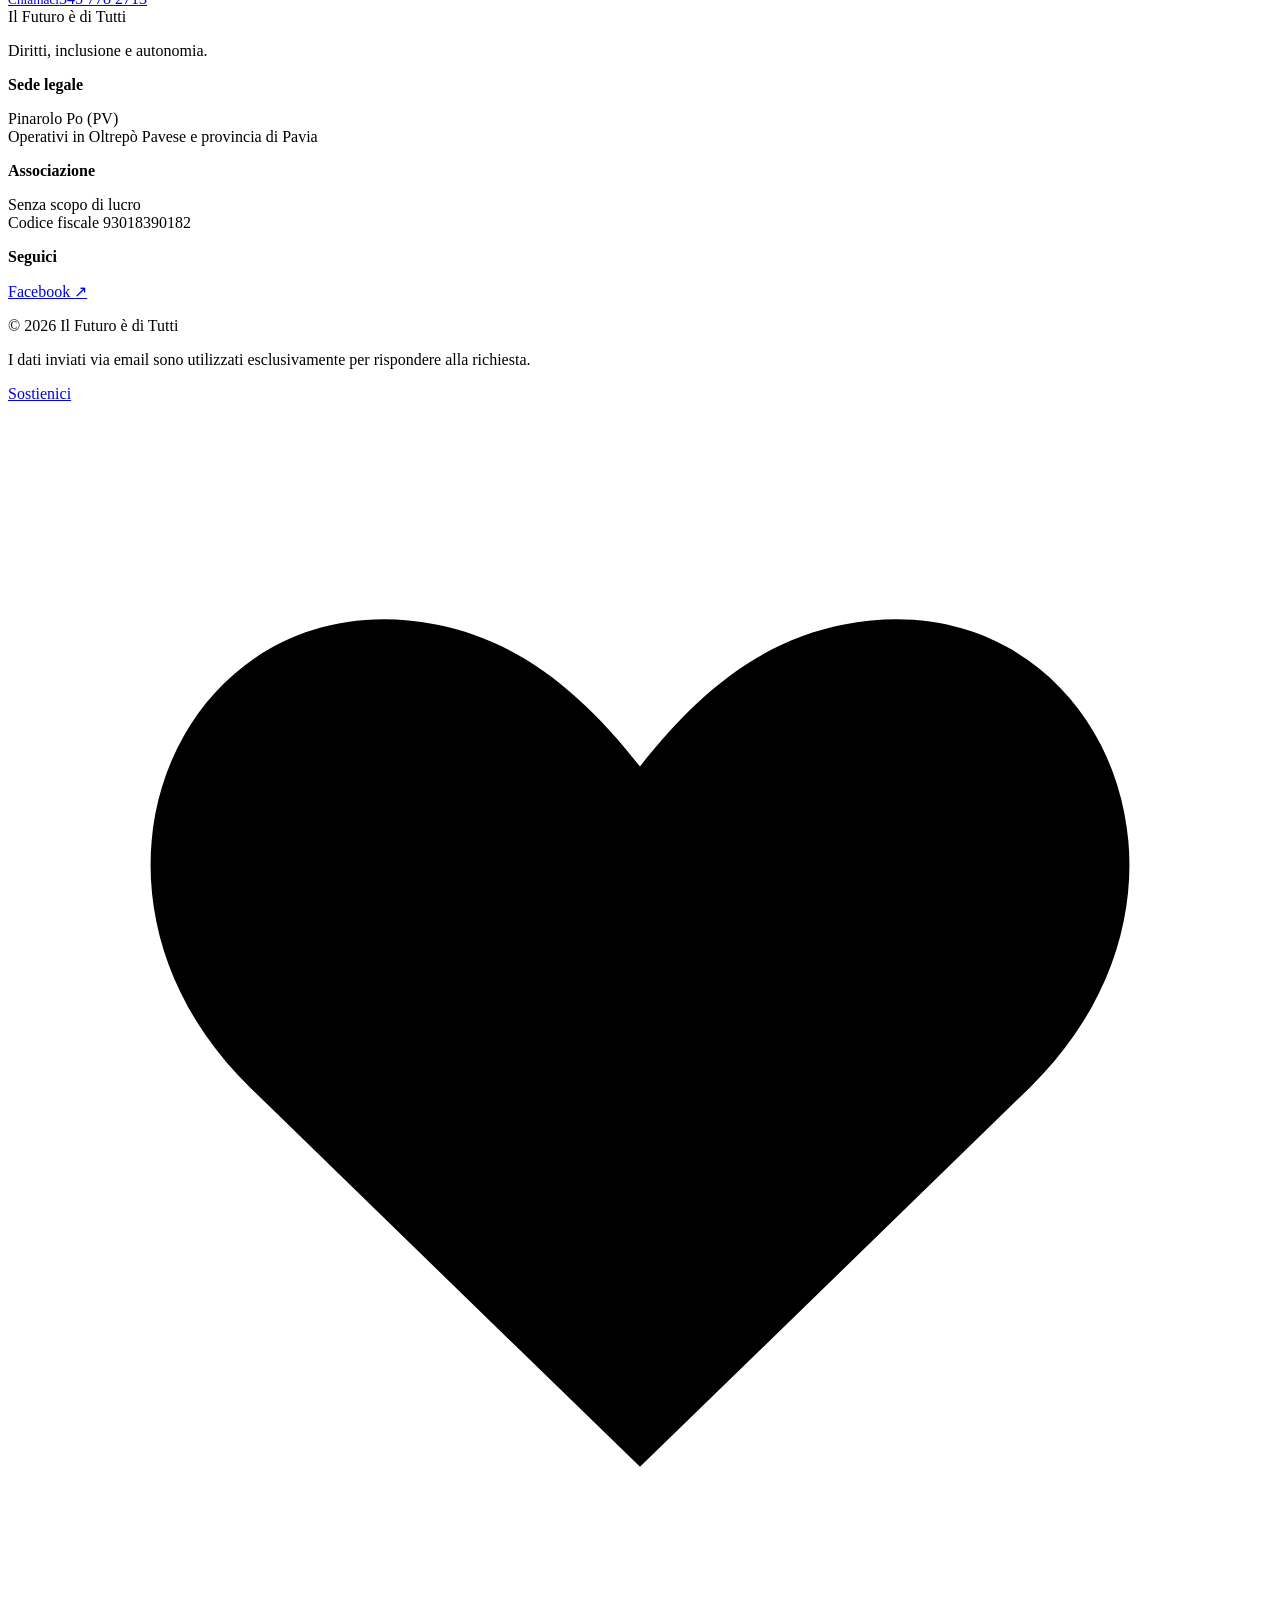
==== commit 31bafea4: "Add files via upload" ====
--- a/index.html
+++ b/index.html
@@ -1,38 +1 @@
-<!doctype html>
-<html lang="it">
-<head>
-  <meta charset="utf-8">
-  <meta name="viewport" content="width=device-width, initial-scale=1">
-  <meta name="description" content="Il Futuro è di Tutti: orientamento, diritti, inclusione e autonomia per le famiglie nell'Oltrepò Pavese e nella provincia di Pavia.">
-  <title>Il Futuro è di Tutti</title>
-  <link rel="stylesheet" href="style.css">
-</head>
-<body>
-  <a class="skip" href="#contenuto">Vai al contenuto</a>
-  <header class="site-header">
-    <a class="brand" href="#inizio" aria-label="Il Futuro è di Tutti, home"><span class="brand-mark">∞</span><span>Il Futuro<br><em>è di Tutti</em></span></a>
-    <button class="menu-button" aria-label="Apri il menu" aria-expanded="false">Menu</button>
-    <nav aria-label="Navigazione principale"><a href="#cosa-facciamo">Cosa facciamo</a><a href="#accanto">ACCANTO</a><a href="#chi-siamo">Chi siamo</a><a class="nav-cta" href="#sostienici">Sostienici</a></nav>
-  </header>
-
-  <main id="contenuto">
-    <section id="inizio" class="hero">
-      <div class="hero-copy"><p class="eyebrow">Associazione di promozione sociale</p><h1>Nessuna famiglia dovrebbe affrontare la disabilità da sola.</h1><p class="lead">Costruiamo orientamento, relazioni e possibilità concrete con le famiglie, i professionisti e le istituzioni.</p><div class="actions"><a class="button" href="#accanto">Scopri ACCANTO</a><a class="text-link" href="#contatti">Parliamone <span>→</span></a></div></div>
-      <div class="hero-art" aria-hidden="true"><div class="sun"></div><div class="hill one"></div><div class="hill two"></div><div class="path"></div><div class="people"><i></i><i></i><i></i></div></div>
-    </section>
-
-    <section id="cosa-facciamo" class="section intro"><p class="eyebrow">Cosa facciamo</p><h2>Diritti, inclusione e autonomia: insieme.</h2><p class="section-lead">Siamo un punto di incontro per chi cerca informazioni comprensibili, collegamenti affidabili e una comunità capace di trasformare i bisogni in proposte.</p><div class="cards"><article><span class="number">01</span><h3>Orientiamo</h3><p>Ascoltiamo la situazione della famiglia e aiutiamo a individuare servizi, diritti e opportunità.</p></article><article><span class="number">02</span><h3>Colleghiamo</h3><p>Mettiamo in relazione famiglie, professionisti, enti e risorse del territorio.</p></article><article><span class="number">03</span><h3>Promuoviamo</h3><p>Facciamo emergere bisogni e soluzioni, per rendere i servizi più accessibili e vicini.</p></article></div></section>
-
-    <section id="accanto" class="section project"><div><p class="eyebrow">Progetto principale</p><h2>ACCANTO</h2><p class="project-tagline">Orientamento, accompagnamento e continuità.</p><p>Un percorso pilota per le famiglie che affrontano la disabilità: dal primo ascolto alla costruzione di un progetto possibile, con informazioni, connessioni e verifiche nel tempo.</p><a class="text-link" href="#contatti">Vuoi partecipare al progetto? <span>→</span></a></div><ol><li><strong>Ascoltare</strong><span>Partire dalla storia e dalle priorità della famiglia.</span></li><li><strong>Scegliere</strong><span>Rendere chiari diritti, servizi e possibili percorsi.</span></li><li><strong>Progettare</strong><span>Trasformare i bisogni in passi concreti e condivisi.</span></li><li><strong>Restituire</strong><span>Portare le esperienze al territorio e alle istituzioni.</span></li></ol></section>
-
-    <section class="quote"><blockquote>“Una rete non sostituisce i servizi: li rende più raggiungibili, comprensibili e umani.”</blockquote><p>Il Futuro è di Tutti</p></section>
-
-    <section id="chi-siamo" class="section about"><div><p class="eyebrow">Chi siamo</p><h2>Famiglie che fanno spazio ad altre famiglie.</h2></div><div><p>“Il Futuro è di Tutti” è un’associazione che opera nell’Oltrepò Pavese e nella provincia di Pavia. Nasce dall’esperienza diretta delle famiglie e dalla volontà di costruire alleanze concrete.</p><p>Non sostituiamo istituzioni, professionisti o servizi: facilitiamo l’accesso, l’orientamento e il collegamento tra le persone.</p><a class="text-link" href="mailto:info@ilfuturoeditutti.it">Scrivici <span>→</span></a></div></section>
-
-    <section id="sostienici" class="support"><div><p class="eyebrow">Sostienici</p><h2>Un aiuto condiviso può diventare un cambiamento reale.</h2><p>Partecipa, raccontaci un bisogno, metti a disposizione una competenza o sostieni i progetti dell’associazione.</p></div><a class="button light" href="mailto:info@ilfuturoeditutti.it?subject=Vorrei%20sostenere%20Il%20Futuro%20%C3%A8%20di%20Tutti">Contattaci</a></section>
-  </main>
-
-  <footer id="contatti"><div class="brand footer-brand"><span class="brand-mark">∞</span><span>Il Futuro<br><em>è di Tutti</em></span></div><div><h3>Contatti</h3><a href="mailto:info@ilfuturoeditutti.it">info@ilfuturoeditutti.it</a><a href="tel:+393457782713">345 778 2713</a></div><div><h3>Dove siamo</h3><p>Pinarolo Po (PV)<br>Oltrepò Pavese e provincia di Pavia</p></div><small>© <span id="year"></span> Il Futuro è di Tutti · CF 93018390182</small></footer>
-  <script src="script.js"></script>
-</body>
-</html>
+<!DOCTYPE html><html lang="it"><head><meta charSet="utf-8"/><meta name="viewport" content="width=device-width, initial-scale=1"/><link rel="preload" href="/il-futuro-e-di-tutti/logo-il-futuro.jpg" as="image"/><link rel="preload" href="/il-futuro-e-di-tutti/hero-community.jpg" as="image"/><link rel="stylesheet" href="/il-futuro-e-di-tutti/_next/static/chunks/1k6n_zkvp4ied.css" data-precedence="next"/><link rel="preload" as="script" fetchPriority="low" href="/il-futuro-e-di-tutti/_next/static/chunks/3l04zcqx63h3y.js"/><script src="/il-futuro-e-di-tutti/_next/static/chunks/23_-rp9lowus-.js" async=""></script><script src="/il-futuro-e-di-tutti/_next/static/chunks/1mh6a-0e61pyc.js" async=""></script><script src="/il-futuro-e-di-tutti/_next/static/chunks/turbopack-38b8v9h8osnhx.js" async=""></script><script src="/il-futuro-e-di-tutti/_next/static/chunks/3fntmmi971322.js" async=""></script><title>Il Futuro è di Tutti | Accanto alle persone e alle famiglie</title><meta name="description" content="Associazione dell’Oltrepò Pavese accanto alle persone con disabilità, alle famiglie e ai caregiver: ascolto, orientamento, rete e inclusione."/><meta property="og:title" content="Il Futuro è di Tutti"/><meta property="og:description" content="Nessuna persona e nessuna famiglia dovrebbe essere lasciata sola."/><meta property="og:locale" content="it_IT"/><meta property="og:image" content="https://www.ilfuturoeditutti.it/hero-community.jpg"/><meta property="og:image:width" content="1674"/><meta property="og:image:height" content="940"/><meta property="og:type" content="website"/><meta name="twitter:card" content="summary_large_image"/><meta name="twitter:title" content="Il Futuro è di Tutti"/><meta name="twitter:description" content="Nessuna persona e nessuna famiglia dovrebbe essere lasciata sola."/><meta name="twitter:image" content="https://www.ilfuturoeditutti.it/hero-community.jpg"/><meta name="twitter:image:width" content="1674"/><meta name="twitter:image:height" content="940"/><script src="/il-futuro-e-di-tutti/_next/static/chunks/0cz1d0mv5g_q7.js" noModule=""></script></head><body><div hidden=""><!--$--><!--/$--></div><main><a class="skip-link" href="#contenuto">Vai al contenuto</a><header class="site-header"><div class="container header-inner"><a class="brand" href="/il-futuro-e-di-tutti/" aria-label="Il Futuro è di Tutti, home"><img class="brand-logo" src="/il-futuro-e-di-tutti/logo-il-futuro.jpg" alt="" aria-hidden="true"/><span class="brand-name">Il Futuro è di Tutti</span></a><nav class="desktop-nav" aria-label="Navigazione principale"><a href="/il-futuro-e-di-tutti/cosa-facciamo/">Cosa facciamo</a><a href="/il-futuro-e-di-tutti/accanto/">Accanto</a><a href="/il-futuro-e-di-tutti/chi-siamo/">Chi siamo</a><a class="button button-small" href="/il-futuro-e-di-tutti/sostienici/">Sostienici</a></nav><details class="mobile-menu"><summary aria-label="Apri il menu">Menu</summary><nav aria-label="Navigazione mobile"><a href="/il-futuro-e-di-tutti/cosa-facciamo/">Cosa facciamo</a><a href="/il-futuro-e-di-tutti/accanto/">Accanto</a><a href="/il-futuro-e-di-tutti/chi-siamo/">Chi siamo</a><a href="/il-futuro-e-di-tutti/sostienici/">Sostienici</a></nav></details></div></header><section class="hero" id="inizio"><img class="hero-image" src="/il-futuro-e-di-tutti/hero-community.jpg" alt="Una comunità di persone che dialoga e costruisce soluzioni insieme"/><div class="hero-shade"></div><div class="container hero-inner" id="contenuto"><div class="hero-copy"><p class="eyebrow">Oltrepò Pavese e provincia di Pavia</p><h1>Nessuna famiglia dovrebbe affrontare la disabilità da sola.</h1><p class="hero-lead">Ascoltiamo i bisogni, aiutiamo a orientarsi tra i servizi e mettiamo in relazione le famiglie, i professionisti e le istituzioni.</p><div class="hero-actions"><a class="button" href="/il-futuro-e-di-tutti/cosa-facciamo/#orientamento">Chiedi orientamento <svg viewBox="0 0 24 24" aria-hidden="true"><path d="M5 12h14M13 6l6 6-6 6"></path></svg></a><a class="button button-secondary" href="/il-futuro-e-di-tutti/sostienici/">Sostieni il progetto</a></div><p class="hero-note">Ascolto, orientamento e rete sul territorio.</p></div></div></section><section class="quick-actions" aria-label="Azioni rapide"><div class="container quick-grid"><a href="/il-futuro-e-di-tutti/cosa-facciamo/#orientamento"><svg viewBox="0 0 24 24" aria-hidden="true"><circle cx="12" cy="12" r="9"></circle><path d="m15.5 8.5-2 5-5 2 2-5z"></path></svg><span><strong>Hai bisogno?</strong> Raccontaci la tua situazione</span><span aria-hidden="true">↗</span></a><a href="/il-futuro-e-di-tutti/sostienici/#socio"><svg viewBox="0 0 24 24" aria-hidden="true"><path d="M8.5 11a3.5 3.5 0 1 0 0-7 3.5 3.5 0 0 0 0 7Zm7.8-.9a2.8 2.8 0 1 0 0-5.6m-13 15v-2.2c0-3 2.3-5.3 5.2-5.3s5.2 2.3 5.2 5.3v2.2m1.2-7.1c3.1 0 5.1 2 5.1 4.6v1.9"></path></svg><span><strong>Vuoi partecipare?</strong> Diventa socio o volontario</span><span aria-hidden="true">↗</span></a><a href="/il-futuro-e-di-tutti/sostienici/#donazione"><svg viewBox="0 0 24 24" aria-hidden="true"><path d="M12 20.2 4.6 13C.7 9.2 3.3 3.3 8.1 4.2c1.6.3 2.8 1.3 3.9 2.7 1.1-1.4 2.3-2.4 3.9-2.7 4.8-.9 7.4 5 3.5 8.8z"></path></svg><span><strong>Vuoi sostenerci?</strong> Aiutaci a essere accanto</span><span aria-hidden="true">↗</span></a></div></section><section class="section intro-section" id="chi-siamo"><div class="container narrow-center"><p class="eyebrow dark">Perché esistiamo</p><h2>Trasformiamo problemi affrontati da soli in risposte condivise.</h2><p class="section-lead">“Il Futuro è di Tutti” nasce dall’esperienza diretta delle famiglie. Lavoriamo perché informazioni, diritti e opportunità siano più accessibili e perché ogni persona in difficoltà possa vivere con dignità, partecipazione e la massima autonomia possibile.</p></div></section><section class="section pale-section" id="cosa-facciamo"><div class="container"><div class="section-heading split-heading"><div><p class="eyebrow dark">Cosa rendi possibile</p><h2>Un aiuto concreto, vicino alle famiglie.</h2></div><p>Costruiamo le attività con trasparenza, attivandole progressivamente in base alle risorse e alle collaborazioni.</p></div><div class="feature-grid"><article class="feature-card coral"><span class="number">01</span><h3>Ascolto e orientamento</h3><p>Accogliamo i bisogni e offriamo un primo orientamento tra servizi, diritti e opportunità del territorio, fino al superamento degli ostacoli.</p></article><article class="feature-card green"><span class="number">02</span><h3>Famiglie in rete</h3><p>Favoriamo l&#x27;incontro, il mutuo aiuto e la circolazione di informazioni attendibili tra persone che vivono esperienze simili.</p></article><article class="feature-card blue"><span class="number">03</span><h3>Comunità e diritti</h3><p>Mettiamo in comunicazione famiglie, professionisti e istituzioni per costruire soluzioni inclusive e utilizzabili nella vita reale.</p></article></div></div></section><section class="section project-section" id="accanto"><div class="container project-grid"><div class="project-visual" aria-hidden="true"><div class="orbit orbit-one"></div><div class="orbit orbit-two"></div><div class="project-word">Accanto</div><p>ascolto • orientamento • accompagnamento</p></div><div class="project-copy"><p class="eyebrow dark">Progetto pilota</p><h2>Accanto: partire dalla situazione reale di ciascuna famiglia.</h2><p>Un percorso rivolto alle famiglie per ascoltare i loro bisogni, orientarle tra le risorse disponibili e costruire risposte personalizzate insieme alla rete territoriale.</p><ul class="check-list"><li>Un punto di ascolto accessibile</li><li>Informazioni più chiare e utilizzabili</li><li>Connessioni con servizi, professionisti e altre famiglie</li></ul><a class="text-link" href="/il-futuro-e-di-tutti/accanto/">Conosci il progetto <svg viewBox="0 0 24 24" aria-hidden="true"><path d="M5 12h14M13 6l6 6-6 6"></path></svg></a></div></div></section><section class="section support-section" id="sostienici"><div class="container support-grid"><div><p class="eyebrow light">Il tuo ruolo conta</p><h2>Aiutaci a non lasciare sole le famiglie.</h2><p>Ogni contributo sostiene le finalità associative: ascolto, orientamento, mutuo aiuto, informazione e costruzione della rete.</p><p class="transparency-note">Comunicheremo con chiarezza le attività realizzate e l’impiego delle risorse attraverso i canali ufficiali dell’associazione.</p></div><div class="support-card"><h3>Come vuoi essere accanto?</h3><a class="support-option primary" href="/il-futuro-e-di-tutti/sostienici/#donazione"><span><strong>Fai una donazione</strong><small>Ricevi le modalità per contribuire</small></span><svg viewBox="0 0 24 24" aria-hidden="true"><path d="M5 12h14M13 6l6 6-6 6"></path></svg></a><a class="support-option" href="/il-futuro-e-di-tutti/sostienici/#socio"><span><strong>Diventa socio</strong><small>Partecipa alla vita associativa</small></span><svg viewBox="0 0 24 24" aria-hidden="true"><path d="M5 12h14M13 6l6 6-6 6"></path></svg></a><a class="support-option" href="/il-futuro-e-di-tutti/sostienici/#volontariato"><span><strong>Offri tempo o competenze</strong><small>Proponi una collaborazione</small></span><svg viewBox="0 0 24 24" aria-hidden="true"><path d="M5 12h14M13 6l6 6-6 6"></path></svg></a><p class="payment-note">La donazione è distinta dalla quota associativa.</p></div></div></section><section class="section contact-section" id="contatti"><div class="container contact-grid"><div><p class="eyebrow dark">Parliamone</p><h2>Raccontaci un bisogno o un’idea.</h2><p>Rispondiamo alle famiglie, ai cittadini, ai professionisti, agli enti e alle realtà del territorio interessati a collaborare.</p></div><div class="contact-links"><a href="mailto:info@ilfuturoeditutti.it"><svg viewBox="0 0 24 24" aria-hidden="true"><path d="M3 5.5h18v13H3zM4 7l8 6 8-6"></path></svg><span><small>Scrivici</small>info@ilfuturoeditutti.it</span></a><a href="tel:+393457782713"><svg viewBox="0 0 24 24" aria-hidden="true"><path d="M7.3 3.5 10 7.9 8 9.8c1.2 2.6 3.2 4.6 5.8 5.8l1.9-2 4.5 2.7-.7 3.4c-.2.8-.9 1.3-1.7 1.3C9.7 20.4 3.6 14.3 3 6.2c-.1-.8.5-1.5 1.3-1.7z"></path></svg><span><small>Chiamaci</small>345 778 2713</span></a></div></div></section><footer class="site-footer"><div class="container footer-top"><div class="footer-brand"><span class="brand-name">Il Futuro è di Tutti</span><p>Diritti, inclusione e autonomia.</p></div><div><strong>Sede legale</strong><p>Pinarolo Po (PV)<br/>Operativi in Oltrepò Pavese e provincia di Pavia</p></div><div><strong>Associazione</strong><p>Senza scopo di lucro<br/>Codice fiscale 93018390182</p></div><div><strong>Seguici</strong><p><a href="https://www.facebook.com/1216656081533587" target="_blank" rel="noreferrer">Facebook <span aria-hidden="true">↗</span></a></p></div></div><div class="container footer-bottom"><p>© 2026 Il Futuro è di Tutti</p><p>I dati inviati via email sono utilizzati esclusivamente per rispondere alla richiesta.</p></div></footer><a class="mobile-sticky" href="/il-futuro-e-di-tutti/sostienici/">Sostienici <svg viewBox="0 0 24 24" aria-hidden="true"><path d="M12 20.2 4.6 13C.7 9.2 3.3 3.3 8.1 4.2c1.6.3 2.8 1.3 3.9 2.7 1.1-1.4 2.3-2.4 3.9-2.7 4.8-.9 7.4 5 3.5 8.8z"></path></svg></a></main><!--$--><!--/$--><script src="/il-futuro-e-di-tutti/_next/static/chunks/3l04zcqx63h3y.js" id="_R_" async=""></script><script>(self.__next_f=self.__next_f||[]).push([0])</script><script>self.__next_f.push([1,"1:\"$Sreact.fragment\"\n2:I[39756,[\"/il-futuro-e-di-tutti/_next/static/chunks/3fntmmi971322.js\"],\"default\"]\n3:I[37457,[\"/il-futuro-e-di-tutti/_next/static/chunks/3fntmmi971322.js\"],\"default\"]\nf:I[68027,[\"/il-futuro-e-di-tutti/_next/static/chunks/3fntmmi971322.js\"],\"default\",1]\n:HL[\"/il-futuro-e-di-tutti/_next/static/chunks/1k6n_zkvp4ied.css\",\"style\"]\n:HL[\"/il-futuro-e-di-tutti/logo-il-futuro.jpg\",\"image\"]\n:HL[\"/il-futuro-e-di-tutti/hero-community.jpg\",\"image\"]\n0:{\"P\":null,\"c\":[\"\",\"\"],\"q\":\"\",\"i\":false,\"f\":[[[\"\",{\"children\":[\"__PAGE__\",{},\"$undefined\",\"$undefined\",4608]},\"$undefined\",\"$undefined\",4624],[[\"$\",\"$1\",\"c\",{\"children\":[[[\"$\",\"link\",\"0\",{\"rel\":\"stylesheet\",\"href\":\"/il-futuro-e-di-tutti/_next/static/chunks/1k6n_zkvp4ied.css\",\"precedence\":\"next\",\"crossOrigin\":\"$undefined\",\"nonce\":\"$undefined\"}],[\"$\",\"script\",\"script-0\",{\"src\":\"/il-futuro-e-di-tutti/_next/static/chunks/3fntmmi971322.js\",\"async\":true,\"nonce\":\"$undefined\"}]],[\"$\",\"html\",null,{\"lang\":\"it\",\"children\":[\"$\",\"body\",null,{\"children\":[\"$\",\"$L2\",null,{\"parallelRouterKey\":\"children\",\"error\":\"$undefined\",\"errorStyles\":\"$undefined\",\"errorScripts\":\"$undefined\",\"template\":[\"$\",\"$L3\",null,{}],\"templateStyles\":\"$undefined\",\"templateScripts\":\"$undefined\",\"notFound\":[[[\"$\",\"title\",null,{\"children\":\"404: This page could not be found.\"}],[\"$\",\"div\",null,{\"style\":{\"fontFamily\":\"system-ui,\\\"Segoe UI\\\",Roboto,Helvetica,Arial,sans-serif,\\\"Apple Color Emoji\\\",\\\"Segoe UI Emoji\\\"\",\"height\":\"100vh\",\"textAlign\":\"center\",\"display\":\"flex\",\"flexDirection\":\"column\",\"alignItems\":\"center\",\"justifyContent\":\"center\"},\"children\":[\"$\",\"div\",null,{\"children\":[[\"$\",\"style\",null,{\"dangerouslySetInnerHTML\":{\"__html\":\"body{color:#000;background:#fff;margin:0}.next-error-h1{border-right:1px solid rgba(0,0,0,.3)}@media (prefers-color-scheme:dark){body{color:#fff;background:#000}.next-error-h1{border-right:1px solid rgba(255,255,255,.3)}}\"}}],[\"$\",\"h1\",null,{\"className\":\"next-error-h1\",\"style\":{\"display\":\"inline-block\",\"margin\":\"0 20px 0 0\",\"padding\":\"0 23px 0 0\",\"fontSize\":24,\"fontWeight\":500,\"verticalAlign\":\"top\",\"lineHeight\":\"49px\"},\"children\":404}],[\"$\",\"div\",null,{\"style\":{\"display\":\"inline-block\"},\"children\":[\"$\",\"h2\",null,{\"style\":{\"fontSize\":14,\"fontWeight\":400,\"lineHeight\":\"49px\",\"margin\":0},\"children\":\"This page could not be found.\"}]}]]}]}]],[]],\"forbidden\":\"$undefined\",\"unauthorized\":\"$undefined\"}]}]}]]}],{\"children\":[[\"$\",\"$1\",\"c\",{\"children\":[[\"$\",\"main\",null,{\"children\":[[\"$\",\"a\",null,{\"className\":\"skip-link\",\"href\":\"#contenuto\",\"children\":\"Vai al contenuto\"}],[\"$\",\"header\",null,{\"className\":\"site-header\",\"children\":[\"$\",\"div\",null,{\"className\":\"container header-inner\",\"children\":[[\"$\",\"a\",null,{\"className\":\"brand\",\"href\":\"/il-futuro-e-di-tutti/\",\"aria-label\":\"Il Futuro è di Tutti, home\",\"children\":[[\"$\",\"img\",null,{\"className\":\"brand-logo\",\"src\":\"/il-futuro-e-di-tutti/logo-il-futuro.jpg\",\"alt\":\"\",\"aria-hidden\":\"true\"}],[\"$\",\"span\",null,{\"className\":\"brand-name\",\"children\":\"Il Futuro è di Tutti\"}]]}],[\"$\",\"nav\",null,{\"className\":\"desktop-nav\",\"aria-label\":\"Navigazione principale\",\"children\":[[\"$\",\"a\",null,{\"href\":\"/il-futuro-e-di-tutti/cosa-facciamo/\",\"children\":\"Cosa facciamo\"}],[\"$\",\"a\",null,{\"href\":\"/il-futuro-e-di-tutti/accanto/\",\"children\":\"Accanto\"}],[\"$\",\"a\",null,{\"href\":\"/il-futuro-e-di-tutti/chi-siamo/\",\"children\":\"Chi siamo\"}],[\"$\",\"a\",null,{\"className\":\"button button-small\",\"href\":\"/il-futuro-e-di-tutti/sostienici/\",\"children\":\"Sostienici\"}]]}],[\"$\",\"details\",null,{\"className\":\"mobile-menu\",\"children\":[[\"$\",\"summary\",null,{\"aria-label\":\"Apri il menu\",\"children\":\"Menu\"}],[\"$\",\"nav\",null,{\"aria-label\":\"Navigazione mobile\",\"children\":[[\"$\",\"a\",null,{\"href\":\"/il-futuro-e-di-tutti/cosa-facciamo/\",\"children\":\"Cosa facciamo\"}],[\"$\",\"a\",null,{\"href\":\"/il-futuro-e-di-tutti/accanto/\",\"children\":\"Accanto\"}],[\"$\",\"a\",null,{\"href\":\"/il-futuro-e-di-tutti/chi-siamo/\",\"children\":\"Chi siamo\"}],[\"$\",\"a\",null,{\"href\":\"/il-futuro-e-di-tutti/sostienici/\",\"children\":\"Sostienici\"}]]}]]}]]}]}],[\"$\",\"section\",null,{\"className\":\"hero\",\"id\":\"inizio\",\"children\":[[\"$\",\"img\",null,{\"className\":\"hero-image\",\"src\":\"/il-futuro-e-di-tutti/hero-community.jpg\",\"alt\":\"Una comunità di persone che dialoga e costruisce soluzioni insieme\"}],[\"$\",\"div\",null,{\"className\":\"hero-shade\"}],[\"$\",\"div\",null,{\"className\":\"container hero-inner\",\"id\":\"contenuto\",\"children\":[\"$\",\"div\",null,{\"className\":\"hero-copy\",\"children\":[[\"$\",\"p\",null,{\"className\":\"eyebrow\",\"children\":\"Oltrepò Pavese e provincia di Pavia\"}],[\"$\",\"h1\",null,{\"children\":\"Nessuna famiglia dovrebbe affrontare la disabilità da sola.\"}],[\"$\",\"p\",null,{\"className\":\"hero-lead\",\"children\":\"Ascoltiamo i bisogni, aiutiamo a orientarsi tra i servizi e mettiamo in relazione le famiglie, i professionisti e le istituzioni.\"}],[\"$\",\"div\",null,{\"className\":\"hero-actions\",\"children\":[[\"$\",\"a\",null,{\"className\":\"button\",\"href\":\"/il-futuro-e-di-tutti/cosa-facciamo/#orientamento\",\"children\":[\"Chiedi orientamento \",[\"$\",\"svg\",null,{\"viewBox\":\"0 0 24 24\",\"aria-hidden\":\"true\",\"children\":[\"$\",\"path\",null,{\"d\":\"M5 12h14M13 6l6 6-6 6\"}]}]]}],[\"$\",\"a\",null,{\"className\":\"button button-secondary\",\"href\":\"/il-futuro-e-di-tutti/sostienici/\",\"children\":\"Sostieni il progetto\"}]]}],\"$L4\"]}]}]]}],\"$L5\",\"$L6\",\"$L7\",\"$L8\",\"$L9\",\"$La\",\"$Lb\",\"$Lc\"]}],null,\"$Ld\"]}],{},null,false,null]},null,false,null],\"$Le\",false]],\"m\":\"$undefined\",\"G\":[\"$f\",[\"$L10\"]],\"S\":true,\"h\":null,\"r\":\"$undefined\",\"s\":\"$undefined\",\"a\":\"$undefined\",\"l\":\"$undefined\",\"p\":\"$undefined\",\"d\":\"$undefined\",\"b\":\"uuFWZFNwGywKc1lv4XoxF\"}\n11:I[97367,[\"/il-futuro-e-di-tutti/_next/static/chunks/3fntmmi971322.js\"],\"OutletBoundary\"]\n12:\"$Sreact.suspense\"\n14:I[97367,[\"/il-futuro-e-di-tutti/_next/static/chunks/3fntmmi971322.js\"],\"ViewportBoundary\"]\n16:I[97367,[\"/il-futuro-e-di-tutti/_next/static/chunks/3fntmmi971322.js\"],\"MetadataBoundary\"]\n4:[\"$\",\"p\",null,{\"className\":\"hero-note\",\"children\":\"Ascolto, orientamento e rete sul territorio.\"}]\n5:[\"$\",\"section\",null,{\"className\":\"quick-actions\",\"aria-label\":\"Azioni rapide\",\"children\":[\"$\",\"div\",null,{\"className\":\"container quick-grid\",\"children\":[[\"$\",\"a\",null,{\"href\":\"/il-futuro-e-di-tutti/cosa-facciamo/#orientamento\",\"children\":[[\"$\",\"svg\",null,{\"viewBox\":\"0 0 24 24\",\"aria-hidden\":\"true\",\"children\":[[\"$\",\"circle\",null,{\"cx\":\"12\",\"cy\":\"12\",\"r\":\"9\"}],[\"$\",\"path\",null,{\"d\":\"m15.5 8.5-2 5-5 2 2-5z\"}]]}],[\"$\",\"span\",null,{\"children\":[[\"$\",\"strong\",null,{\"children\":\"Hai bisogno?\"}],\" Raccontaci la tua situazione\"]}],[\"$\",\"span\",null,{\"aria-hidden\":\"true\",\"children\":\"↗\"}]]}],[\"$\",\"a\",null,{\"href\":\"/il-futuro-e-di-tutti/sostienici/#socio\",\"children\":[[\"$\",\"svg\",null,{\"viewBox\":\"0 0 24 24\",\"aria-hidden\":\"true\",\"children\":[\"$\",\"path\",null,{\"d\":\"M8.5 11a3.5 3.5 0 1 0 0-7 3.5 3.5 0 0 0 0 7Zm7.8-.9a2.8 2.8 0 1 0 0-5.6m-13 15v-2.2c0-3 2.3-5.3 5.2-5.3s5.2 2.3 5.2 5.3v2.2m1.2-7.1c3.1 0 5.1 2 5.1 4.6v1.9\"}]}],[\"$\",\"span\",null,{\"children\":[[\"$\",\"strong\",null,{\"children\":\"Vuoi partecipare?\"}],\" Diventa socio o volontario\"]}],[\"$\",\"span\",null,{\"aria-hidden\":\"true\",\"children\":\"↗\"}]]}],[\"$\",\"a\",null,{\"href\":\"/il-futuro-e-di-tutti/sostienici/#donazione\",\"children\":[[\"$\",\"svg\",null,{\"viewBox\":\"0 0 24 24\",\"aria-hidden\":\"true\",\"children\":[\"$\",\"path\",null,{\"d\":\"M12 20.2 4.6 13C.7 9.2 3.3 3.3 8.1 4.2c1.6.3 2.8 1.3 3.9 2.7 1.1-1.4 2.3-2.4 3.9-2.7 4.8-.9 7.4 5 3.5 8.8z\"}]}],[\"$\",\"span\",null,{\"children\":[[\"$\",\"strong\",null,{\"children\":\"Vuoi sostenerci?\"}],\" Aiutaci a essere accanto\"]}],[\"$\",\"span\",null,{\"aria-hidden\":\"true\",\"children\":\"↗\"}]]}]]}]}]\n6:[\"$\",\"section\",null,{\"className\":\"section intro-section\",\"id\":\"chi-siamo\",\"children\":[\"$\",\"div\",null,{\"className\":\"container narrow-center\",\"children\":[[\"$\",\"p\",null,{\"className\":\"eyebrow dark\",\"children\":\"Perché esistiamo\"}],[\"$\",\"h2\",null,{\"children\":\"Trasformiamo problemi affrontati da soli in risposte condivise.\"}],[\"$\",\"p\",null,{\"className\":\"section-lead\",\"children\":\"“Il Futuro è di Tutti” nasce dall’esperienza diretta delle famiglie. Lavoriamo perché informazioni, diritti e opportunità siano più accessibili e perché ogni persona in difficoltà possa vivere con dignità, partecipazione e la massima autonomia possibile.\"}]]}]}]\n7:[\"$\",\"section\",null,{\"className\":\"section pale-section\",\"id\":\"cosa-facciamo\",\"children\":[\"$\",\"div\",null,{\"className\":\"container\",\"children\":[[\"$\",\"div\",null,{\"className\":\"section-heading split-heading\",\"children\":[[\"$\",\"div\",null,{\"children\":[[\"$\",\"p\",null,{\"className\":\"eyebrow dark\",\"children\":\"Cosa rendi possibile\"}],[\"$\",\"h2\",null,{\"children\":\"Un aiuto concreto, vicino alle famiglie.\"}]]}],[\"$\",\"p\",null,{\"children\":\"Costruiamo le attività con trasparenza, attivandole progressivamente in base alle risorse e alle collaborazioni.\"}]]}],[\"$\",\"div\",null,{\"className\":\"feature-grid\",\"children\":[[\"$\",\"article\",null,{\"className\":\"feature-card coral\",\"children\":[[\"$\",\"span\",null,{\"className\":\"number\",\"children\":\"01\"}],[\"$\",\"h3\",null,{\"children\":\"Ascolto e orientamento\"}],[\"$\",\"p\",null,{\"children\":\"Accogliamo i bisogni e offriamo un primo orientamento tra servizi, diritti e opportunità del territorio, fino al superamento degli ostacoli.\"}]]}],[\"$\",\"article\",null,{\"className\":\"feature-card green\",\"children\":[[\"$\",\"span\",null,{\"className\":\"number\",\"children\":\"02\"}],[\"$\",\"h3\",null,{\"children\":\"Famiglie in rete\"}],[\"$\",\"p\",null,{\"children\":\"Favoriamo l'incontro, il mutuo aiuto e la circolazione di informazioni attendibili tra persone che vivono esperienze simili.\"}]]}],[\"$\",\"article\",null,{\"className\":\"feature-card blue\",\"children\":[[\"$\",\"span\",null,{\"className\":\"number\",\"children\":\"03\"}],[\"$\",\"h3\",null,{\"children\":\"Comunità e diritti\"}],[\"$\",\"p\",null,{\"children\":\"Mettiamo in comunicazione famiglie, professionisti e istituzioni per costruire soluzioni inclusive e utilizzabili nella vita reale.\"}]]}]]}]]}]}]\n8:[\"$\",\"section\",null,{\"className\":\"section project-section\",\"id\":\"accanto\",\"children\":[\"$\",\"div\",null,{\"className\":\"container project-grid\",\"children\":[[\"$\",\"div\",null,{\"className\":\"project-visual\",\"aria-hidden\":\"true\",\"children\":[[\"$\",\"div\",null,{\"className\":\"orbit orbit-one\"}],[\"$\",\"div\",null,{\"className\":\"orbit orbit-two\"}],[\"$\",\"div\",null,{\"className\":\"project-word\",\"children\":\"Accanto\"}],[\"$\",\"p\",null,{\"children\":\"ascolto • orientamento • accompagnamento\"}]]}],[\"$\",\"div\",null,{\"className\":\"project-copy\",\"children\":[[\"$\",\"p\",null,{\"className\":\"eyebrow dark\",\"children\":\"Progetto pilota\"}],[\"$\",\"h2\",null,{\"children\":\"Accanto: partire dalla situazione reale di ciascuna famiglia.\"}],[\"$\",\"p\",null,{\"children\":\"Un percorso rivolto alle famiglie per ascoltare i loro bisogni, orientarle tra le risorse disponibili e costruire risposte personalizzate insieme alla rete territoriale.\"}],[\"$\",\"ul\",null,{\"className\":\"check-list\",\"children\":[[\"$\",\"li\",null,{\"children\":\"Un punto di ascolto accessibile\"}],[\"$\",\"li\",null,{\"children\":\"Informazioni più chiare e utilizzabili\"}],[\"$\",\"li\",null,{\"children\":\"Connessioni con servizi, professionisti e altre famiglie\"}]]}],[\"$\",\"a\",null,{\"className\":\"text-link\",\"href\":\"/il-futuro-e-di-tutti/accanto/\",\"children\":[\"Conosci il progetto \",[\"$\",\"svg\",null,{\"viewBox\":\"0 0 24 24\",\"aria-hidden\":\"true\",\"children\":[\"$\",\"path\",null,{\"d\":\"M5 12h14M13 6l6 6-6 6\"}]}]]}]]}]]}]}]\n9:[\"$\",\"section\",null,{\"className\":\"section support-section\",\"id\":\"sostienici\",\"children\":[\"$\",\"div\",null,{\"className\":\"container support-grid\",\"children\":[[\"$\",\"div\",null,{\"children\":[[\"$\",\"p\",null,{\"className\":\"eyebrow light\",\"children\":\"Il tuo ruolo conta\"}],[\"$\",\"h2\",null,{\"children\":\"Aiutaci a non lasciare sole le famiglie.\"}],[\"$\",\"p\",null,{\"children\":\"Ogni contributo sostiene le finalità associative: ascolto, orientamento, mutuo aiuto, informazione e costruzione della rete.\"}],[\"$\",\"p\",null,{\"className\":\"transparency-note\",\"children\":\"Comunicheremo con chiarezza le attività realizzate e l’impiego delle risorse attraverso i canali ufficiali dell’associazione.\"}]]}],[\"$\",\"div\",null,{\"className\":\"support-card\",\"children\":[[\"$\",\"h3\",null,{\"children\":\"Come vuoi essere accanto?\"}],[\"$\",\"a\",null,{\"className\":\"support-option primary\",\"href\":\"/il-futuro-e-di-tutti/sostienici/#donazione\",\"children\":[[\"$\",\"span\",null,{\"children\":[[\"$\",\"strong\",null,{\"children\":\"Fai una donazione\"}],[\"$\",\"small\",null,{\"children\":\"Ricevi le modalità per contribuire\"}]]}],[\"$\",\"svg\",null,{\"viewBox\":\"0 0 24 24\",\"aria-hidden\":\"true\",\"children\":[\"$\",\"path\",null,{\"d\":\"M5 12h14M13 6l6 6-6 6\"}]}]]}],[\"$\",\"a\",null,{\"className\":\"support-option\",\"href\":\"/il-futuro-e-di-tutti/sostienici/#socio\",\"children\":[[\"$\",\"span\",null,{\"children\":[[\"$\",\"strong\",null,{\"children\":\"Diventa socio\"}],[\"$\",\"small\",null,{\"children\":\"Partecipa alla vita associativa\"}]]}],[\"$\",\"svg\",null,{\"viewBox\":\"0 0 24 24\",\"aria-hidden\":\"true\",\"children\":[\"$\",\"path\",null,{\"d\":\"M5 12h14M13 6l6 6-6 6\"}]}]]}],[\"$\",\"a\",null,{\"className\":\"support-option\",\"href\":\"/il-futuro-e-di-tutti/sostienici/#volontariato\",\"children\":[[\"$\",\"span\",null,{\"children\":[[\"$\",\"strong\",null,{\"children\":\"Offri tempo o competenze\"}],[\"$\",\"small\",null,{\"children\":\"Proponi una collaborazione\"}]]}],[\"$\",\"svg\",null,{\"viewBox\":\"0 0 24 24\",\"aria-hidden\":\"true\",\"children\":[\"$\",\"path\",null,{\"d\":\"M5 12h14M13 6l6 6-6 6\"}]}]]}],[\"$\",\"p\",null,{\"className\":\"payment-note\",\"children\":\"La donazione è distinta dalla quota associativa.\"}]]}]]}]}]\na:[\"$\",\"section\",null,{\"className\":\"section contact-section\",\"id\":\"contatti\",\"children\":[\"$\",\"div\",null,{\"className\":\"container contact-grid\",\"children\":[[\"$\",\"div\",null,{\"children\":[[\"$\",\"p\",null,{\"className\":\"eyebrow dark\",\"children\":\"Parliamone\"}],[\"$\",\"h2\",null,{\"children\":\"Raccontaci un bisogno o un’idea.\"}],[\"$\",\"p\",null,{\"children\":\"Rispondiamo alle famiglie, ai cittadini, ai professionisti, agli enti e alle realtà del territorio interessati a collaborare.\"}]]}],[\"$\",\"div\",null,{\"className\":\"contact-links\",\"children\":[[\"$\",\"a\",null,{\"href\":\"mailto:info@ilfuturoeditutti.it\",\"children\":[[\"$\",\"svg\",null,{\"viewBox\":\"0 0 24 24\",\"aria-hidden\":\"true\",\"children\":[\"$\",\"path\",null,{\"d\":\"M3 5.5h18v13H3zM4 7l8 6 8-6\"}]}],[\"$\",\"span\",null,{\"children\":[[\"$\",\"small\",null,{\"children\":\"Scrivici\"}],\"info@ilfuturoeditutti.it\"]}]]}],[\"$\",\"a\",null,{\"href\":\"tel:+393457782713\",\"children\":[[\"$\",\"svg\",null,{\"viewBox\":\"0 0 24 24\",\"aria-hidden\":\"true\",\"children\":[\"$\",\"path\",null,{\"d\":\"M7.3 3.5 10 7.9 8 9.8c1.2 2.6 3.2 4.6 5.8 5.8l1.9-2 4.5 2.7-.7 3.4c-.2.8-.9 1.3-1.7 1.3C9.7 20.4 3.6 14.3 3 6.2c-.1-.8.5-1.5 1.3-1.7z\"}]}],[\"$\",\"span\",null,{\"children\":[[\"$\",\"small\",null,{\"children\":\"Chiamaci\"}],\"345 778 2713\"]}]]}]]}]]}]}]\nb:[\"$\",\"footer\",null,{\"className\":\"site-footer\",\"children\":[[\"$\",\"div\",null,{\"className\":\"container footer-top\",\"children\":[[\"$\",\"div\",null,{\"className\":\"footer-brand\",\"children\":[[\"$\",\"span\",null,{\"className\":\"brand-name\",\"children\":\"Il Futuro è di Tutti\"}],[\"$\",\"p\",null,{\"children\":\"Diritti, inclusione e autonomia.\"}]]}],[\"$\",\"div\",null,{\"children\":[[\"$\",\"strong\",null,{\"children\":\"Sede legale\"}],[\"$\",\"p\",null,{\"children\":[\"Pinarolo Po (PV)\",[\"$\",\"br\",null,{}],\"Operativi in Oltrepò Pavese e provincia di Pavia\"]}]]}],[\"$\",\"div\",null,{\"children\":[[\"$\",\"strong\",null,{\"children\":\"Associazione\"}],[\"$\",\"p\",null,{\"children\":[\"Senza scopo di lucro\",[\"$\",\"br\",null,{}],\"Codice fiscale 93018390182\"]}]]}],[\"$\",\"div\",null,{\"children\":[[\"$\",\"strong\",null,{\"children\":\"Seguici\"}],[\"$\",\"p\",null,{\"children\":[\"$\",\"a\",null,{\"href\":\"https://www.facebook.com/1216656081533587\",\"target\":\"_blank\",\"rel\":\"noreferrer\",\"children\":[\"Facebook \",[\"$\",\"span\",null,{\"aria-hidden\":\"true\",\"children\":\"↗\"}]]}]}]]}]]}],[\"$\",\"div\",null,{\"className\":\"container footer-bottom\",\"children\":[[\"$\",\"p\",null,{\"children\":\"© 2026 Il Futuro è di Tutti\"}],[\"$\",\"p\",null,{\"children\":\"I dati inviati via email sono utilizzati esclusivamente per rispondere alla richiesta.\"}]]}]]}]\nc:[\"$\",\"a\",null,{\"className\":\"mobile-sticky\",\"href\":\"/il-futuro-e-di-tutti/sostienici/\",\"children\":[\"Sostienici \",[\"$\",\"svg\",null,{\"viewBox\":\"0 0 24 24\",\"aria-hidden\":\"true\",\"children\":[\"$\",\"path\",null,{\"d\":\"M12 20.2 4.6 13C.7 9.2 3.3 3.3 8.1 4.2c1.6.3 2.8 1.3 3.9 2.7 1.1-1.4 2.3-2.4 3.9-2.7 4.8-.9 7.4 5 3.5 8.8z\"}]}]]}]\nd:[\"$\",\"$L11\",null,{\"children\":[\"$\",\"$12\",null,{\"name\":\"Next.MetadataOutlet\",\"children\":\"$@13\"}]}]\ne:[\"$\",\"$1\",\"h\",{\"children\":[null,[\"$\",\"$L14\",null,{\"children\":\"$L15\"}],[\"$\",\"div\",null,{\"hidden\":true,\"children\":[\"$\",\"$L16\",null,{\"children\":[\"$\",\"$12\",null,{\"name\":\"Next.Metadata\",\"children\":\"$L17\"}]}]}],null]}]\n10:[\"$\",\"link\",\"0\",{\"rel\":\"stylesheet\",\"href\":\"/il-futuro-e-di-tutti/_next/static/chunks/1k6n_zkvp4ied.css\",\"precedence\":\"next\",\"crossOrigin\":\"$undefined\",\"nonce\":\"$undefined\"}]\n15:[[\"$\",\"meta\",\"0\",{\"charSet\":\"utf-8\"}],[\"$\",\"meta\",\"1\",{\"name\":\"viewport\",\"content\":\"width=device-width, initial-scale=1\"}]]\n13:null\n17:[[\"$\",\"title\",\"0\",{\"children\":\"Il Futuro è di Tutti | Accanto alle persone e alle famiglie\"}],[\"$\",\"meta\",\"1\",{\"name\":\"description\",\"content\":\"Associazione dell’Oltrepò Pavese accanto alle persone con disabilità, alle famiglie e ai caregiver: ascolto, orientamento, rete e inclusione.\"}],[\"$\",\"meta\",\"2\",{\"property\":\"og:title\",\"content\":\"Il Futuro è di Tutti\"}],[\"$\",\"meta\",\"3\",{\"property\":\"og:description\",\"content\":\"Nessuna persona e nessuna famiglia dovrebbe essere lasciata sola.\"}],[\"$\",\"meta\",\"4\",{\"property\":\"og:locale\",\"content\":\"it_IT\"}],[\"$\",\"meta\",\"5\",{\"property\":\"og:image\",\"content\":\"https://www.ilfuturoeditutti.it/hero-community.jpg\"}],[\"$\",\"meta\",\"6\",{\"property\":\"og:image:width\",\"content\":\"1674\"}],[\"$\",\"meta\",\"7\",{\"property\":\"og:image:height\",\"content\":\"940\"}],[\"$\",\"meta\",\"8\",{\"property\":\"og:type\",\"content\":\"website\"}],[\"$\",\"meta\",\"9\",{\"name\":\"twitter:card\",\"content\":\"summary_large_image\"}],[\"$\",\"meta\",\"10\",{\"name\":\"twitter:title\",\"content\":\"Il Futuro è di Tutti\"}],[\"$\",\"meta\",\"11\",{\"name\":\"twitter:description\",\"content\":\"Nessuna persona e nessuna famiglia dovrebbe essere lasciata sola.\"}],[\"$\",\"meta\",\"12\",{\"name\":\"twitter:image\",\"content\":\"https://www.ilfuturoeditutti.it/hero-community.jpg\"}],[\"$\",\"meta\",\"13\",{\"name\":\"twitter:image:width\",\"content\":\"1674\"}],[\"$\",\"meta\",\"14\",{\"name\":\"twitter:image:height\",\"content\":\"940\"}]]\n"])</script></body></html>
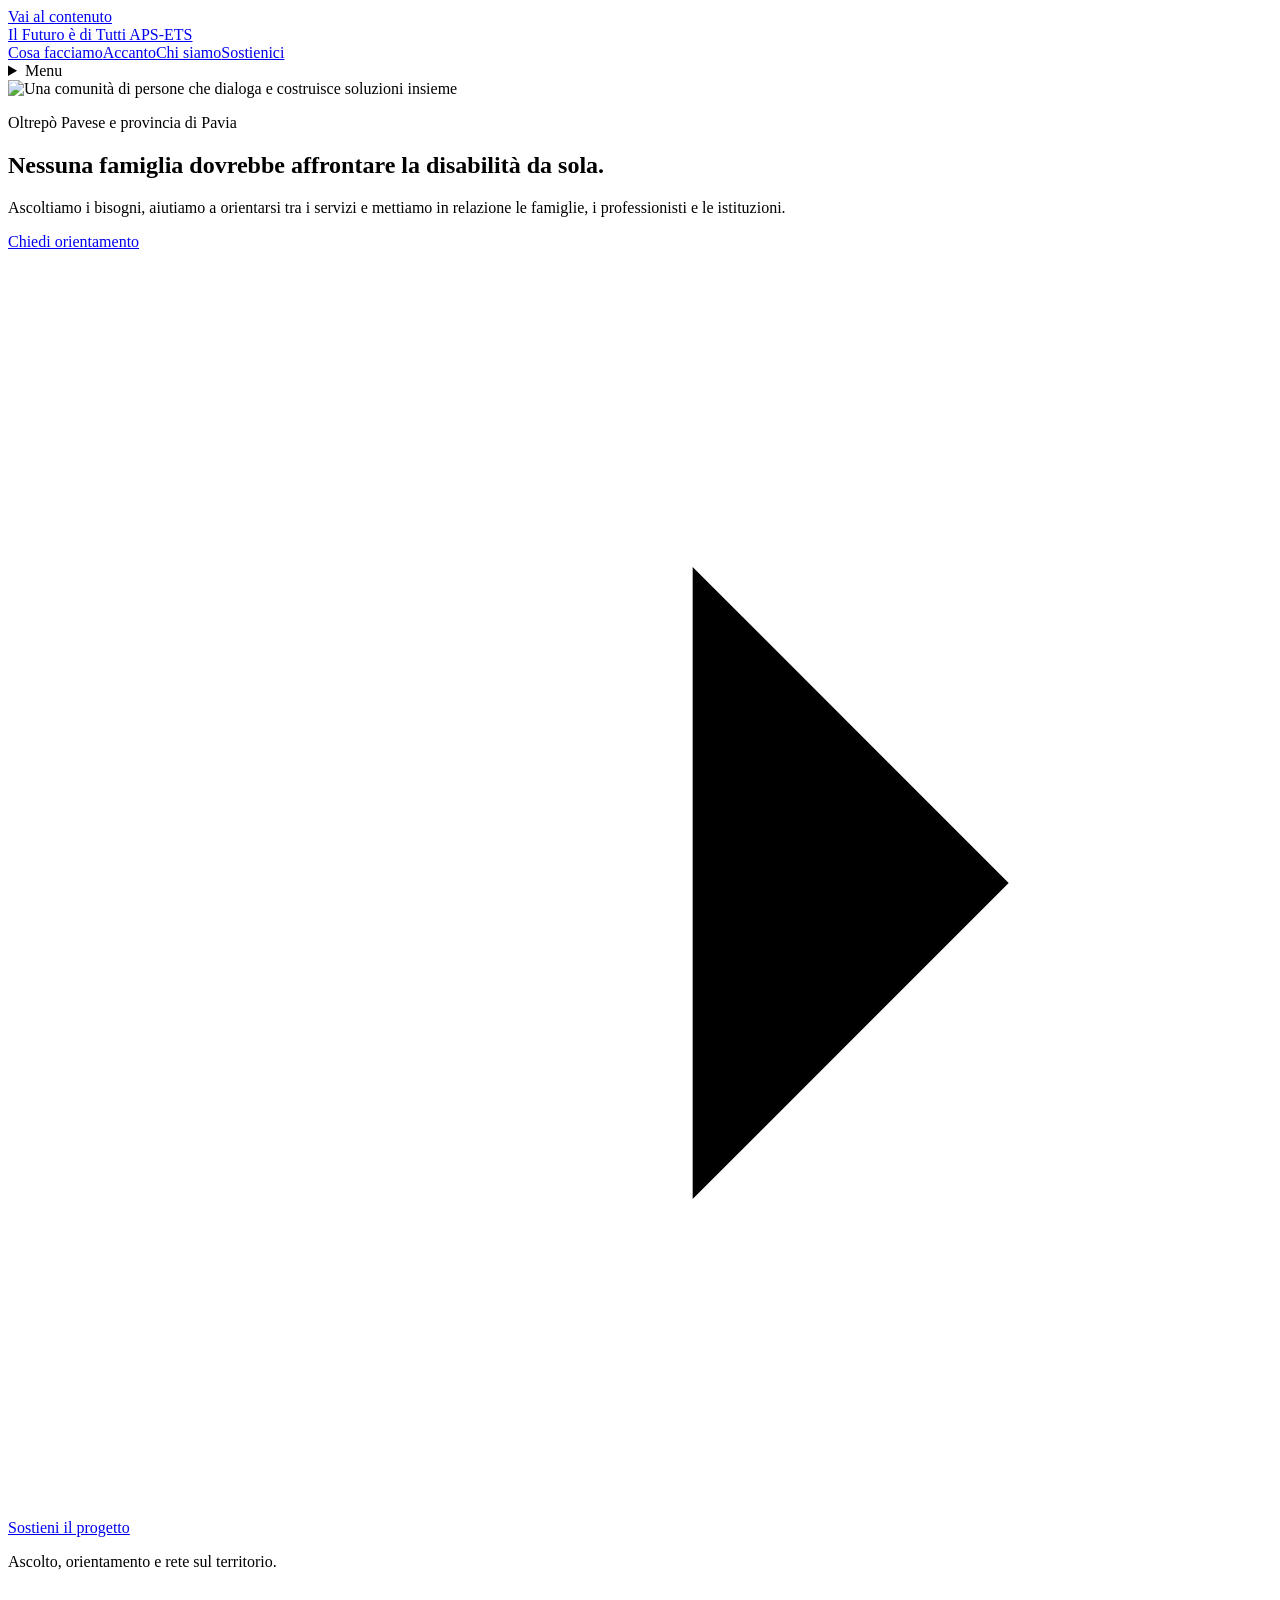
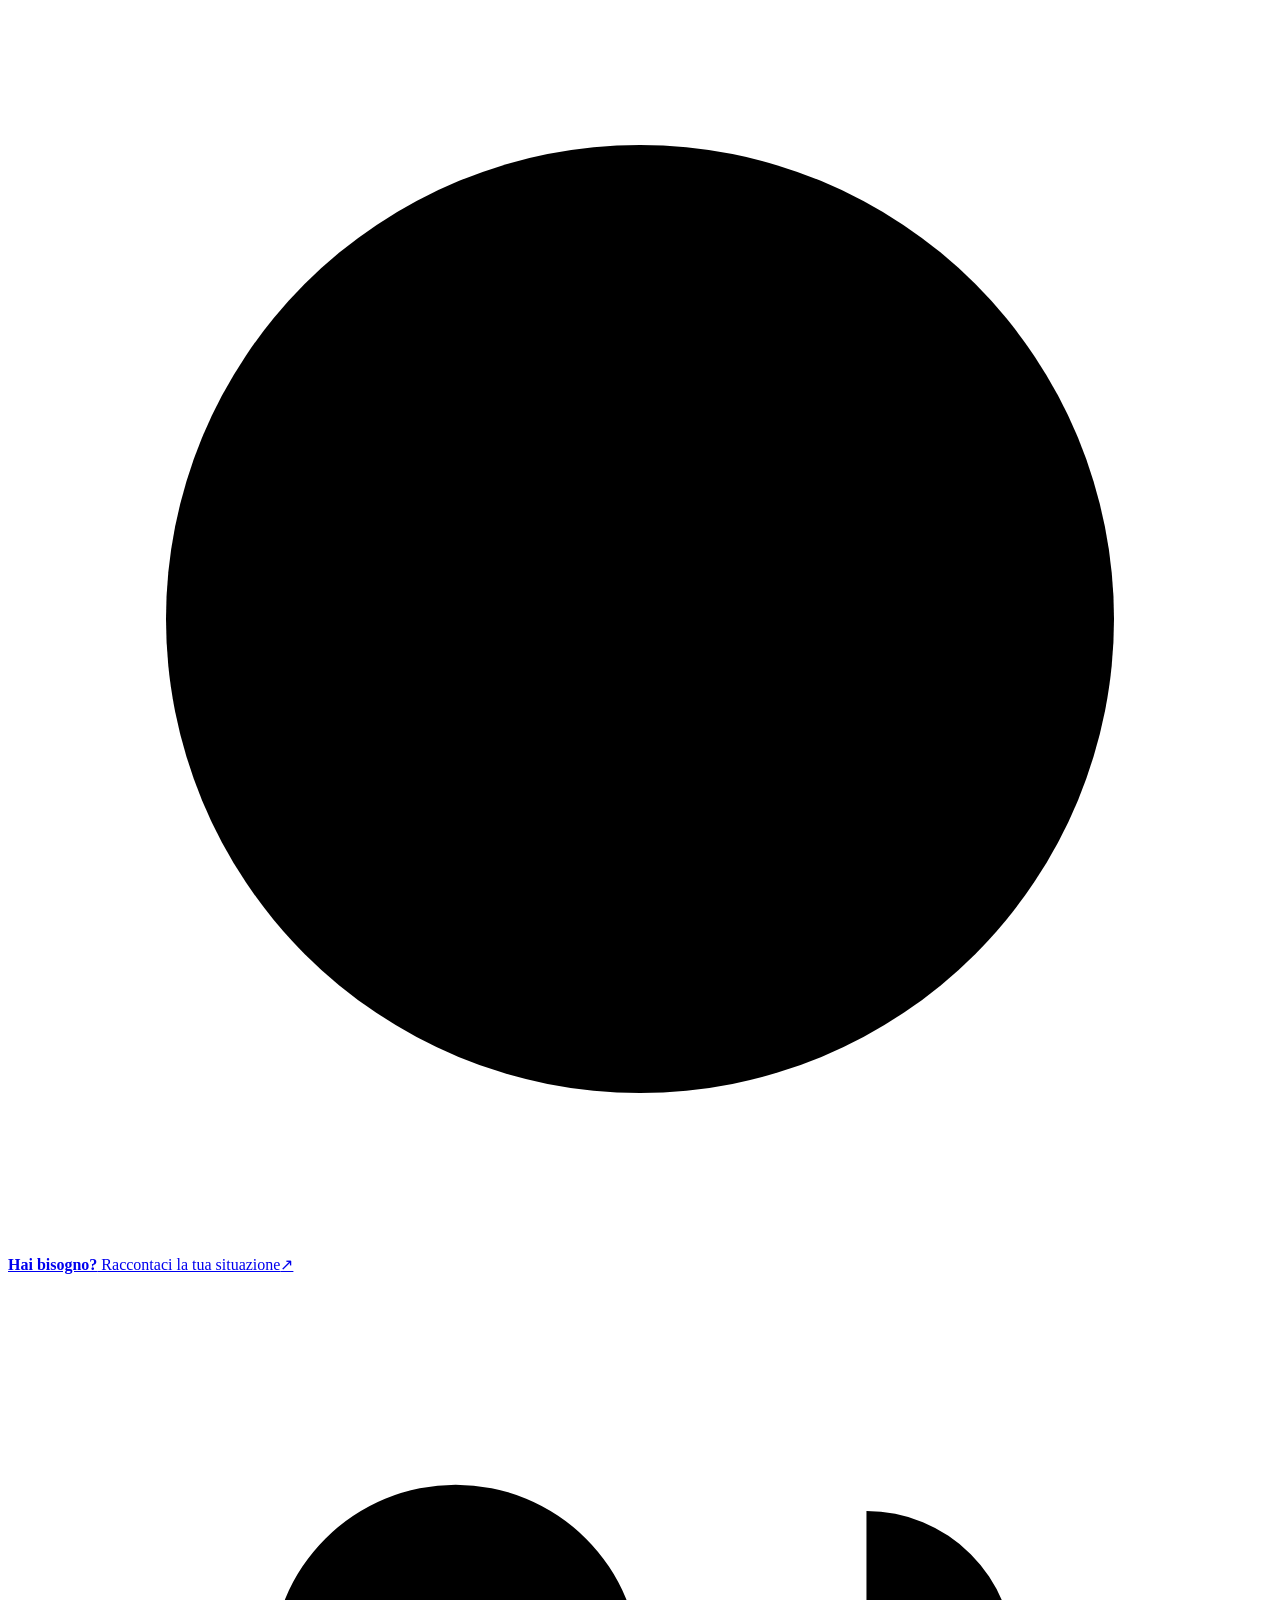
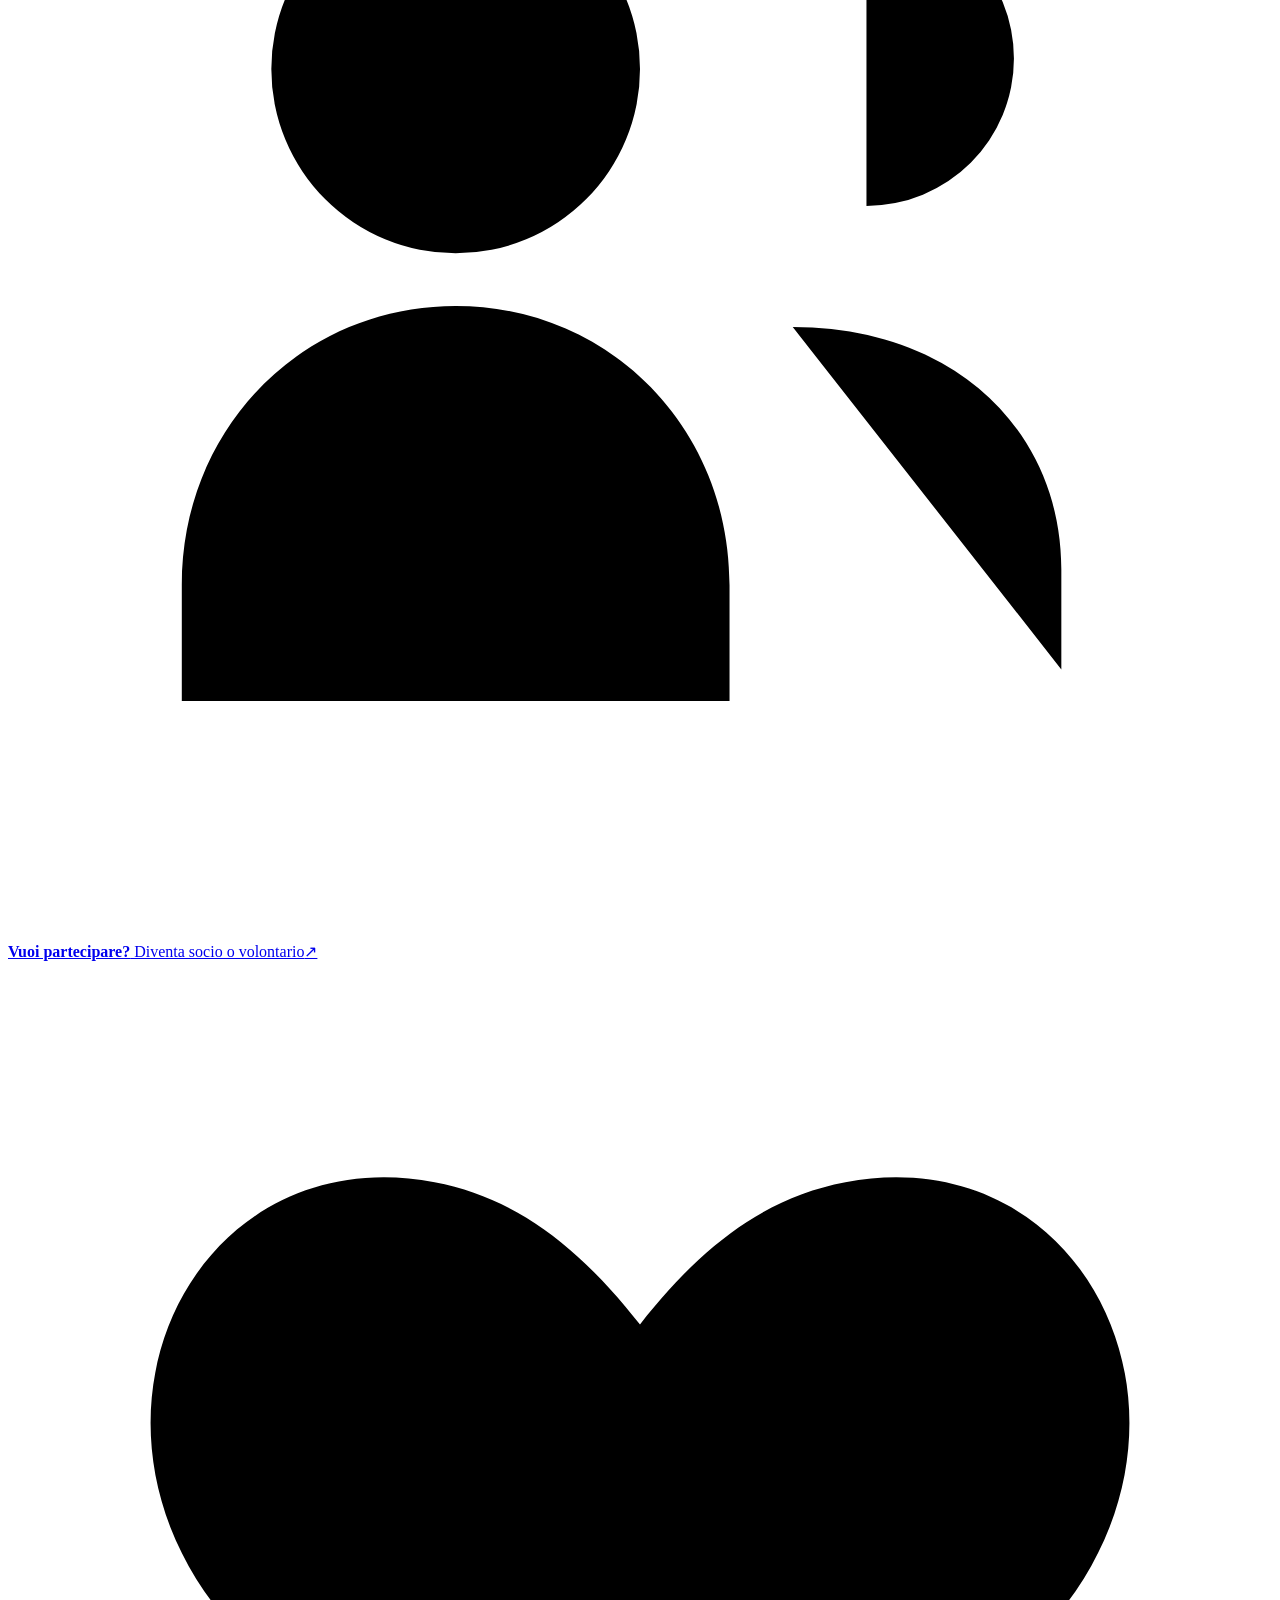
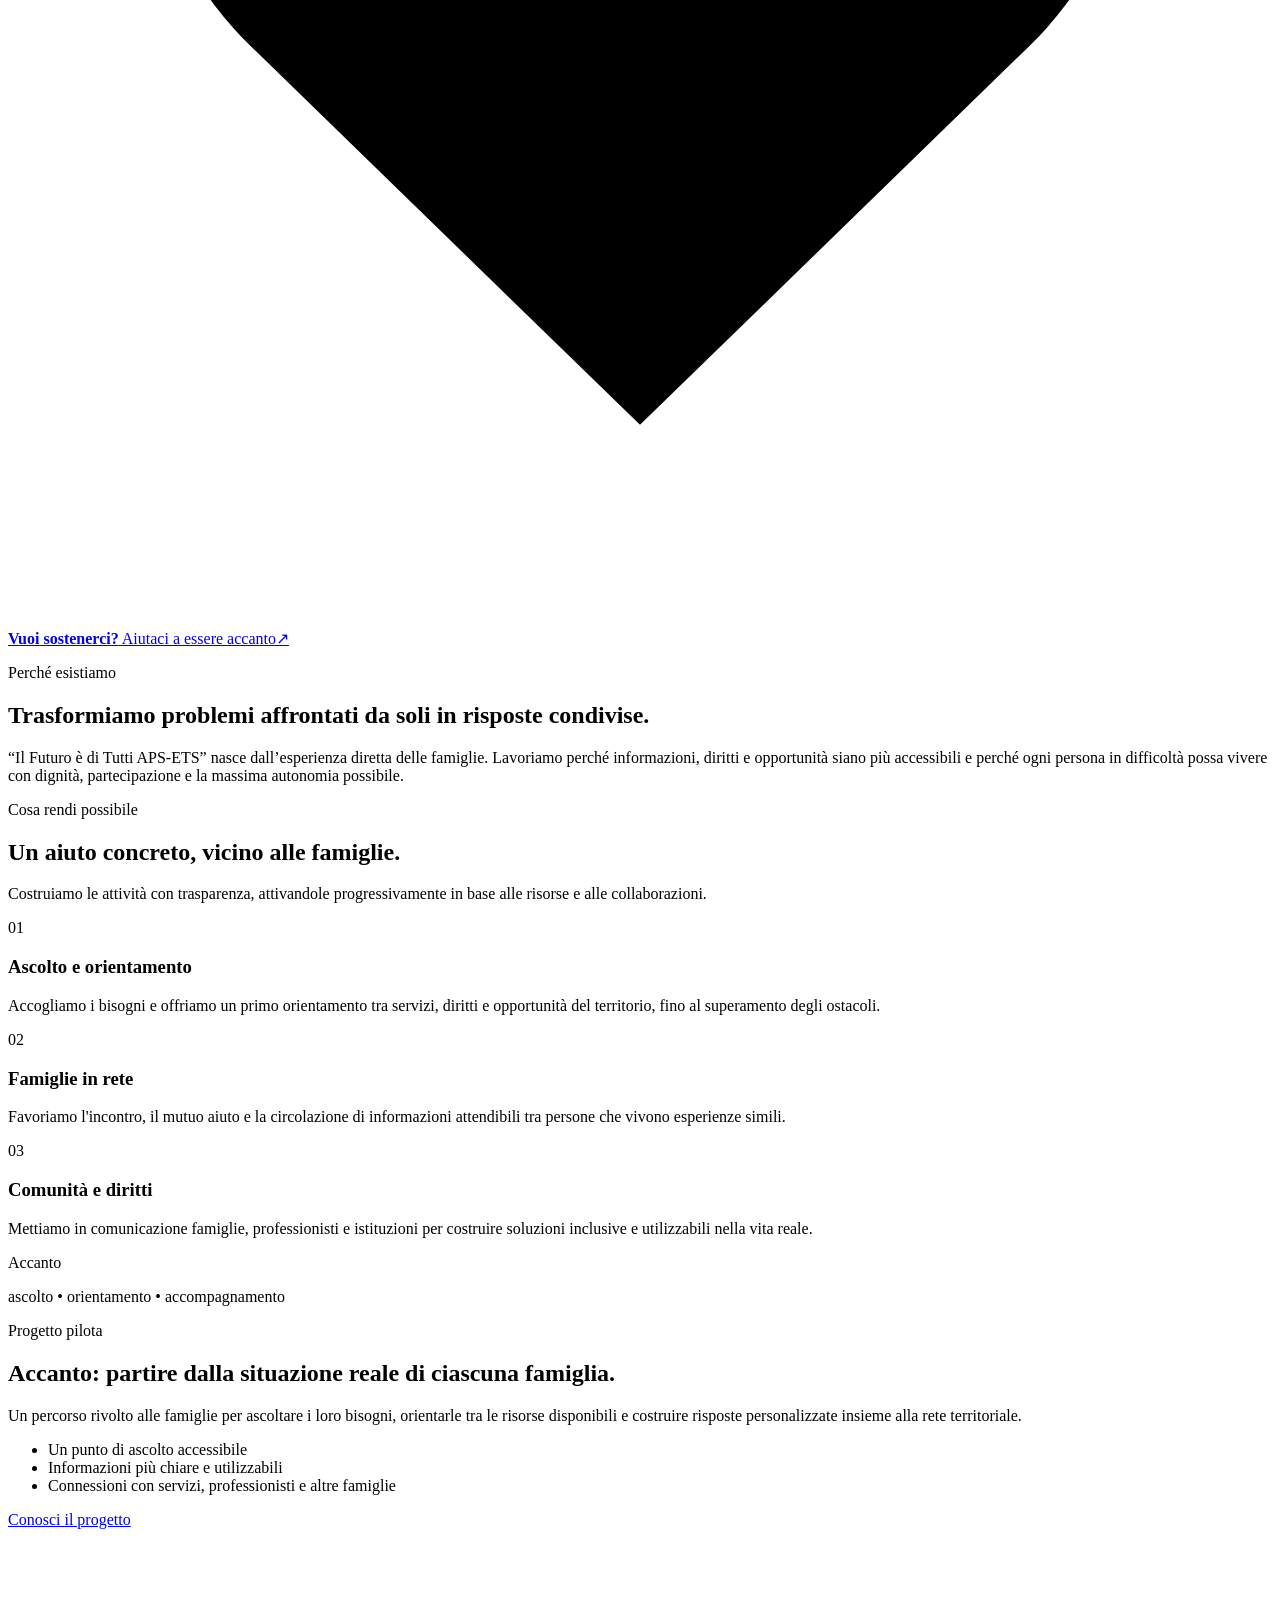
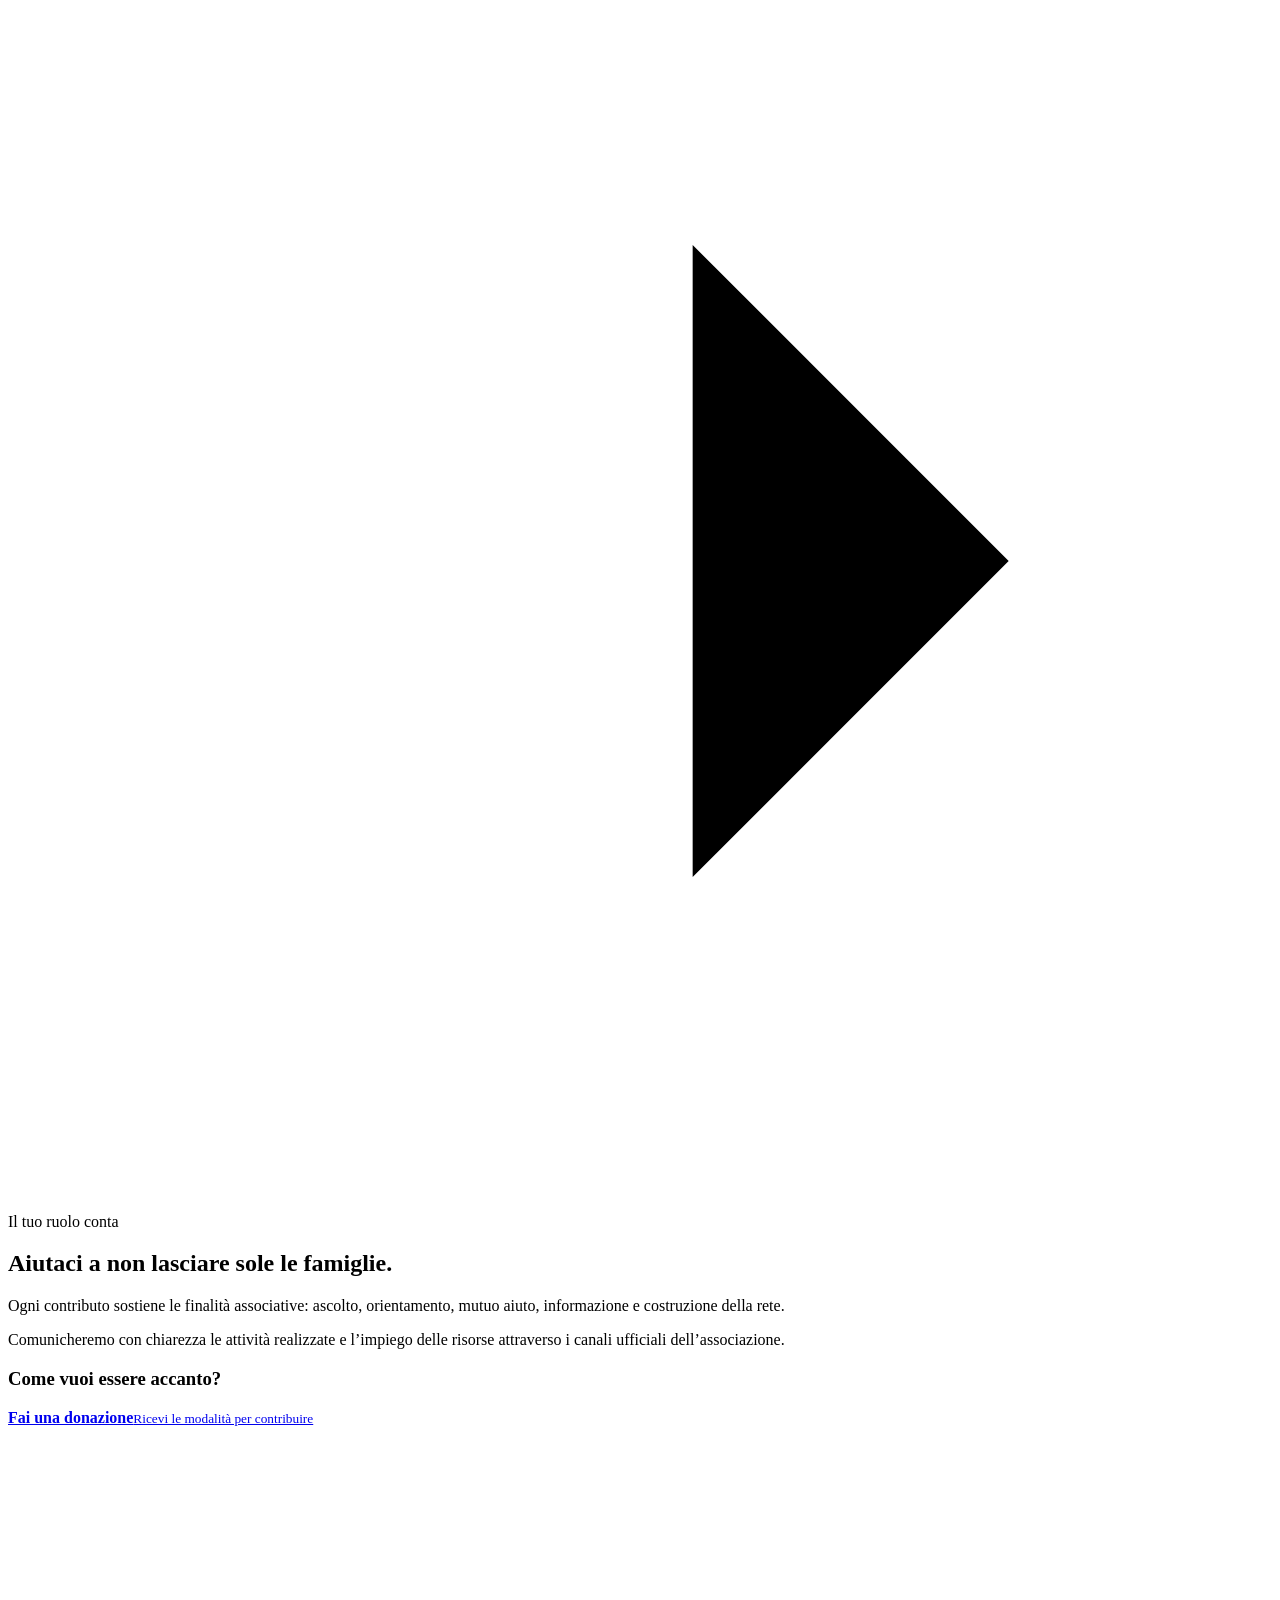
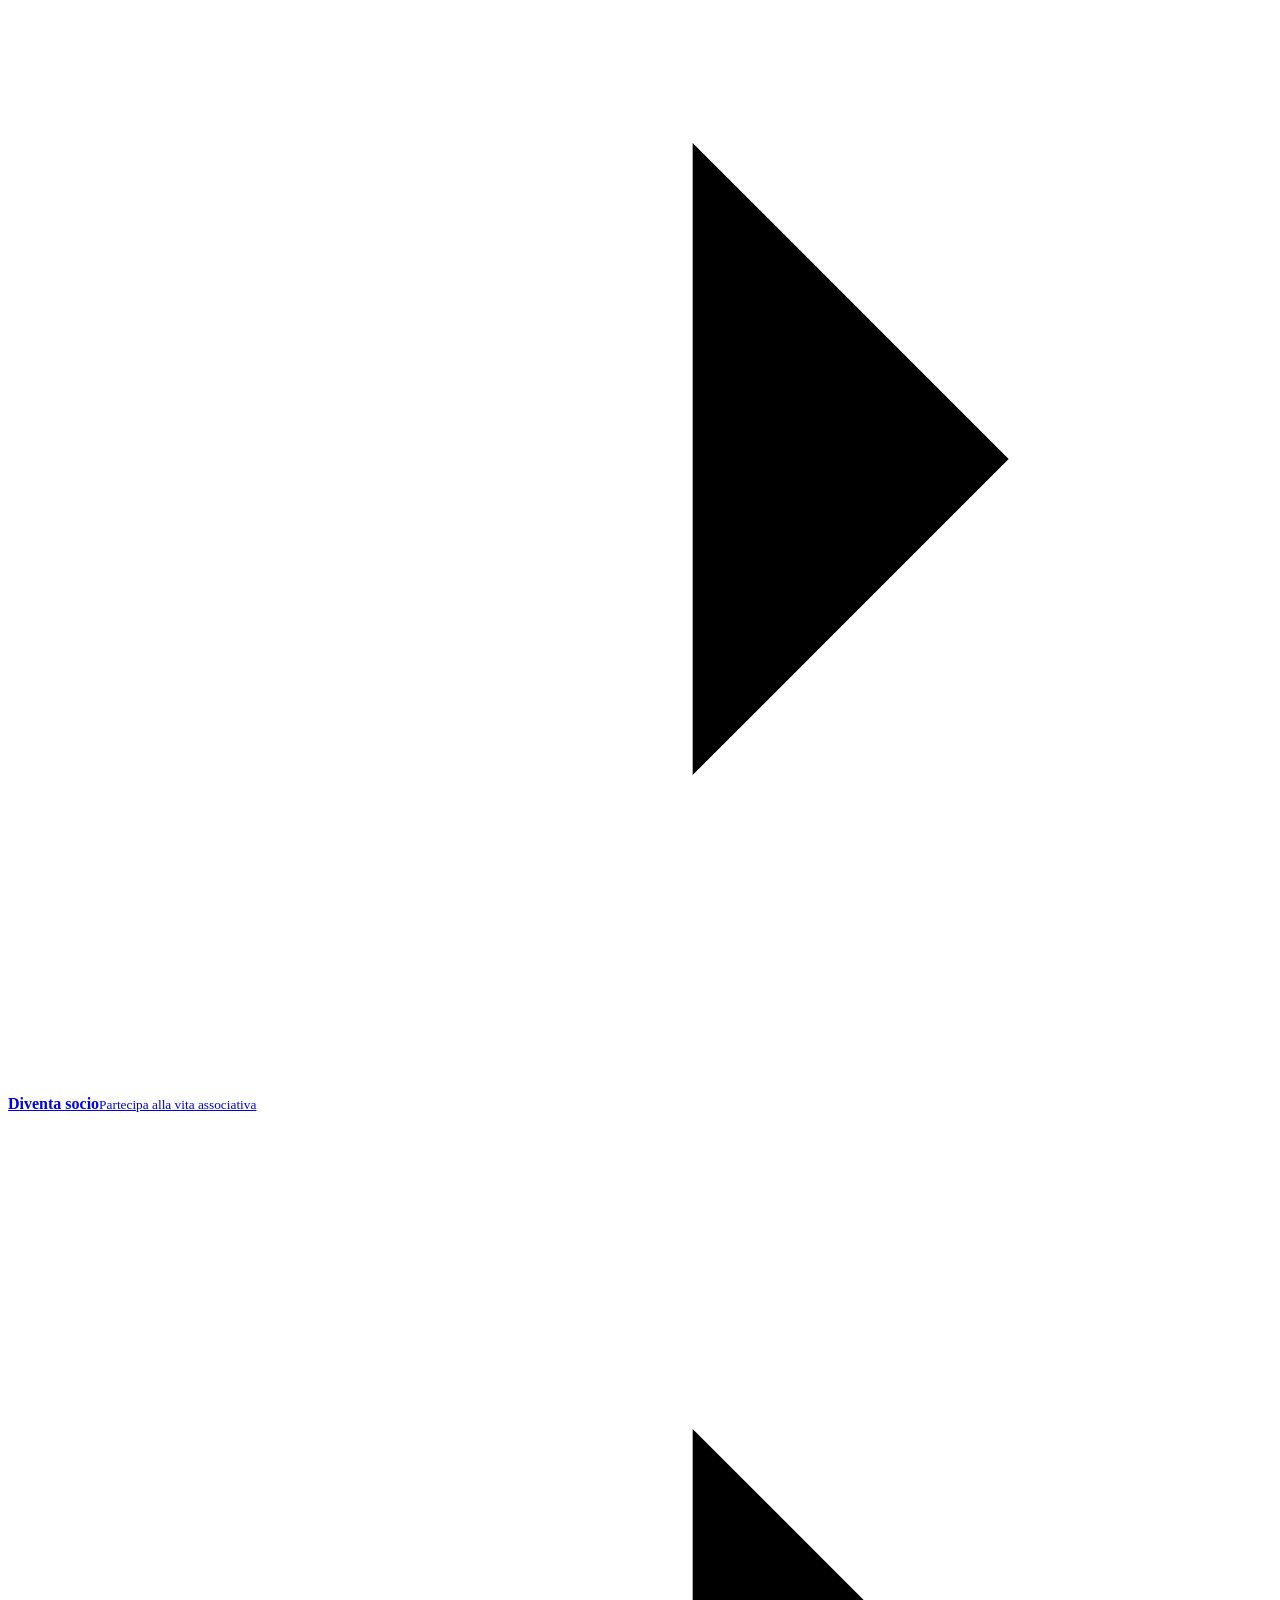
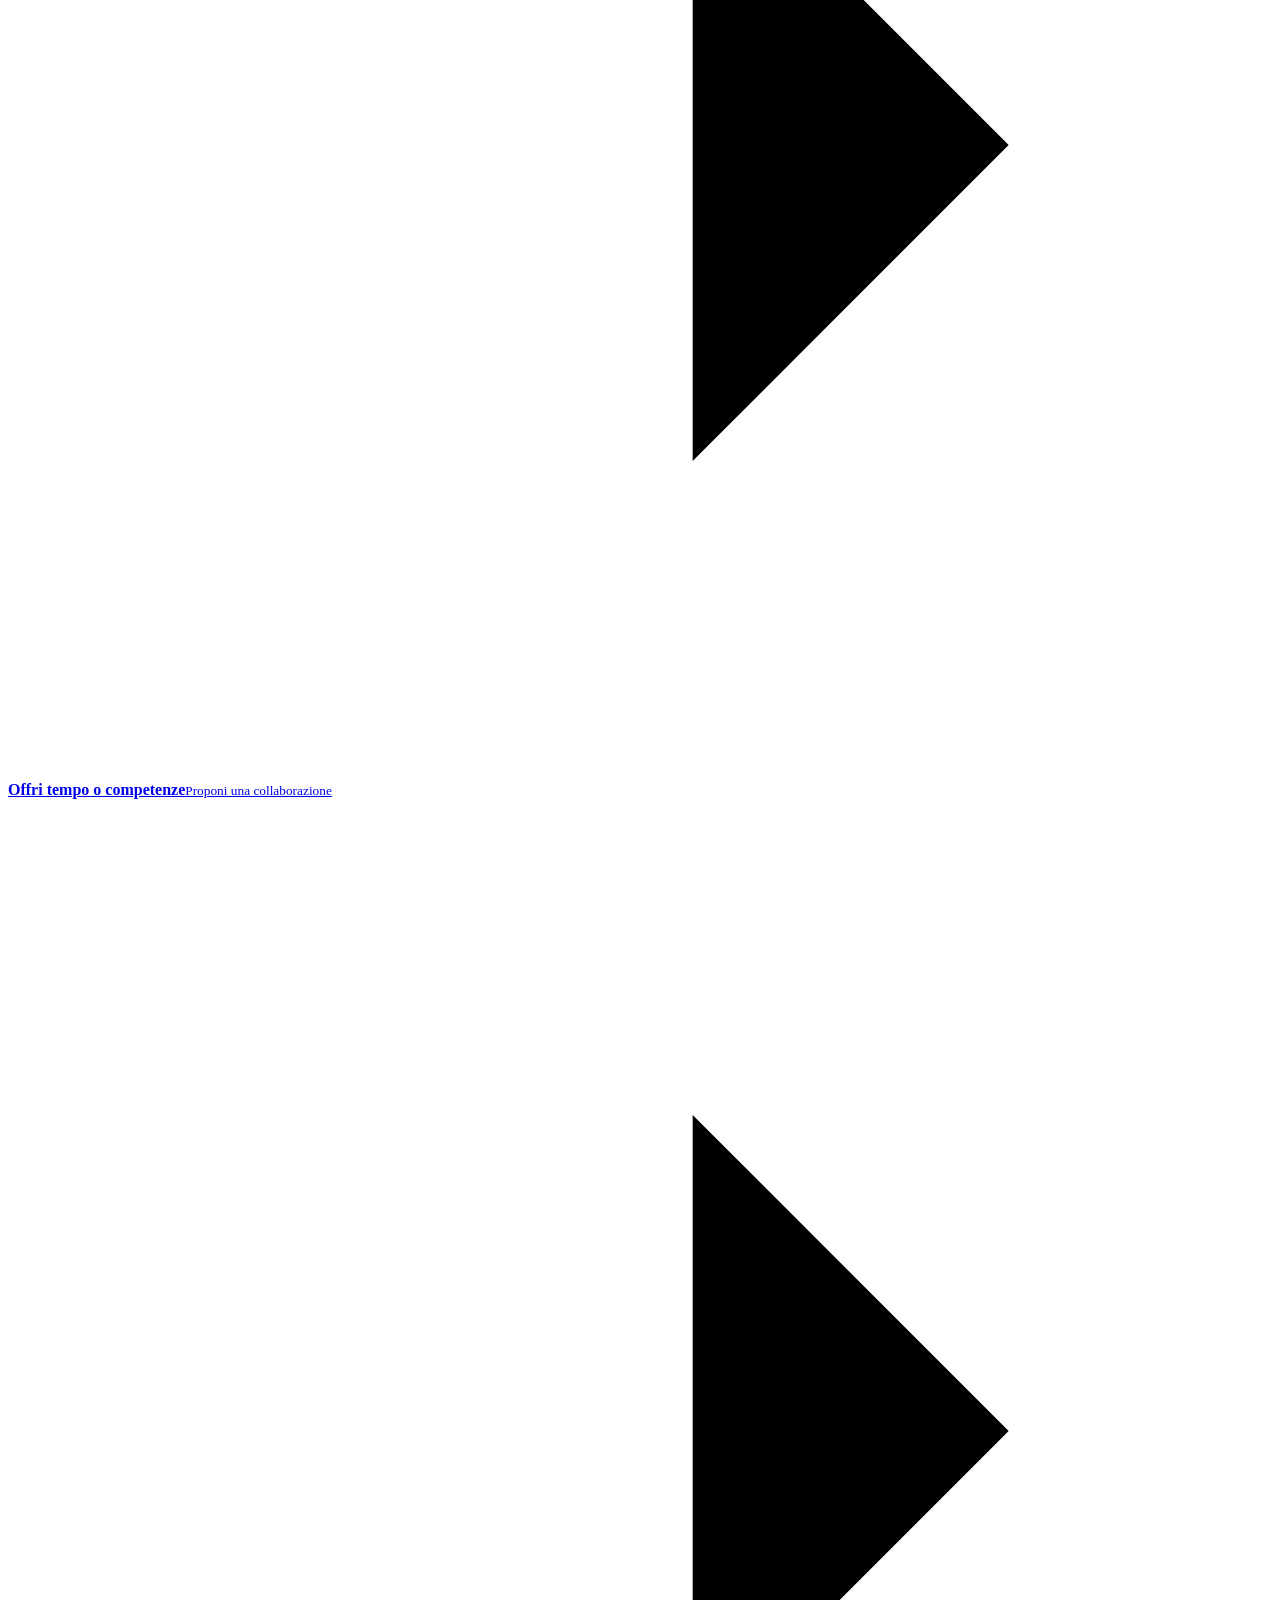
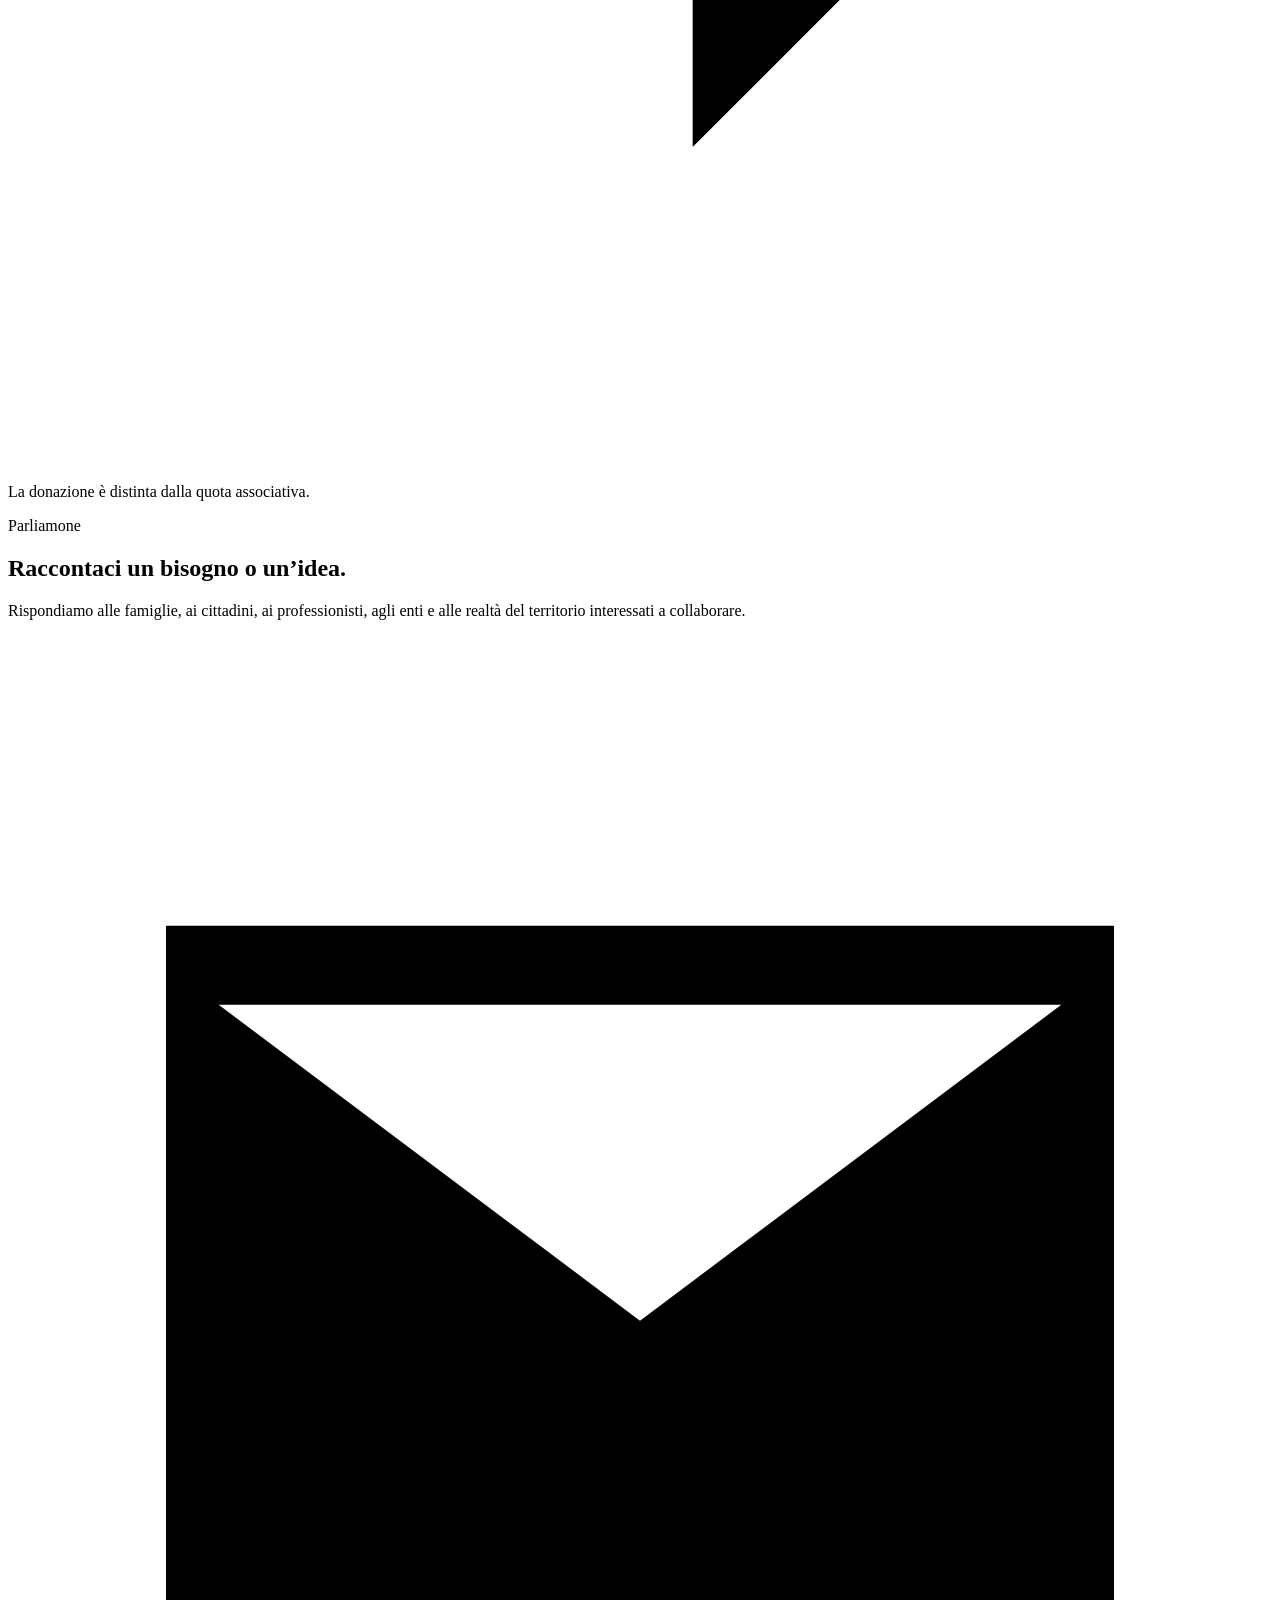
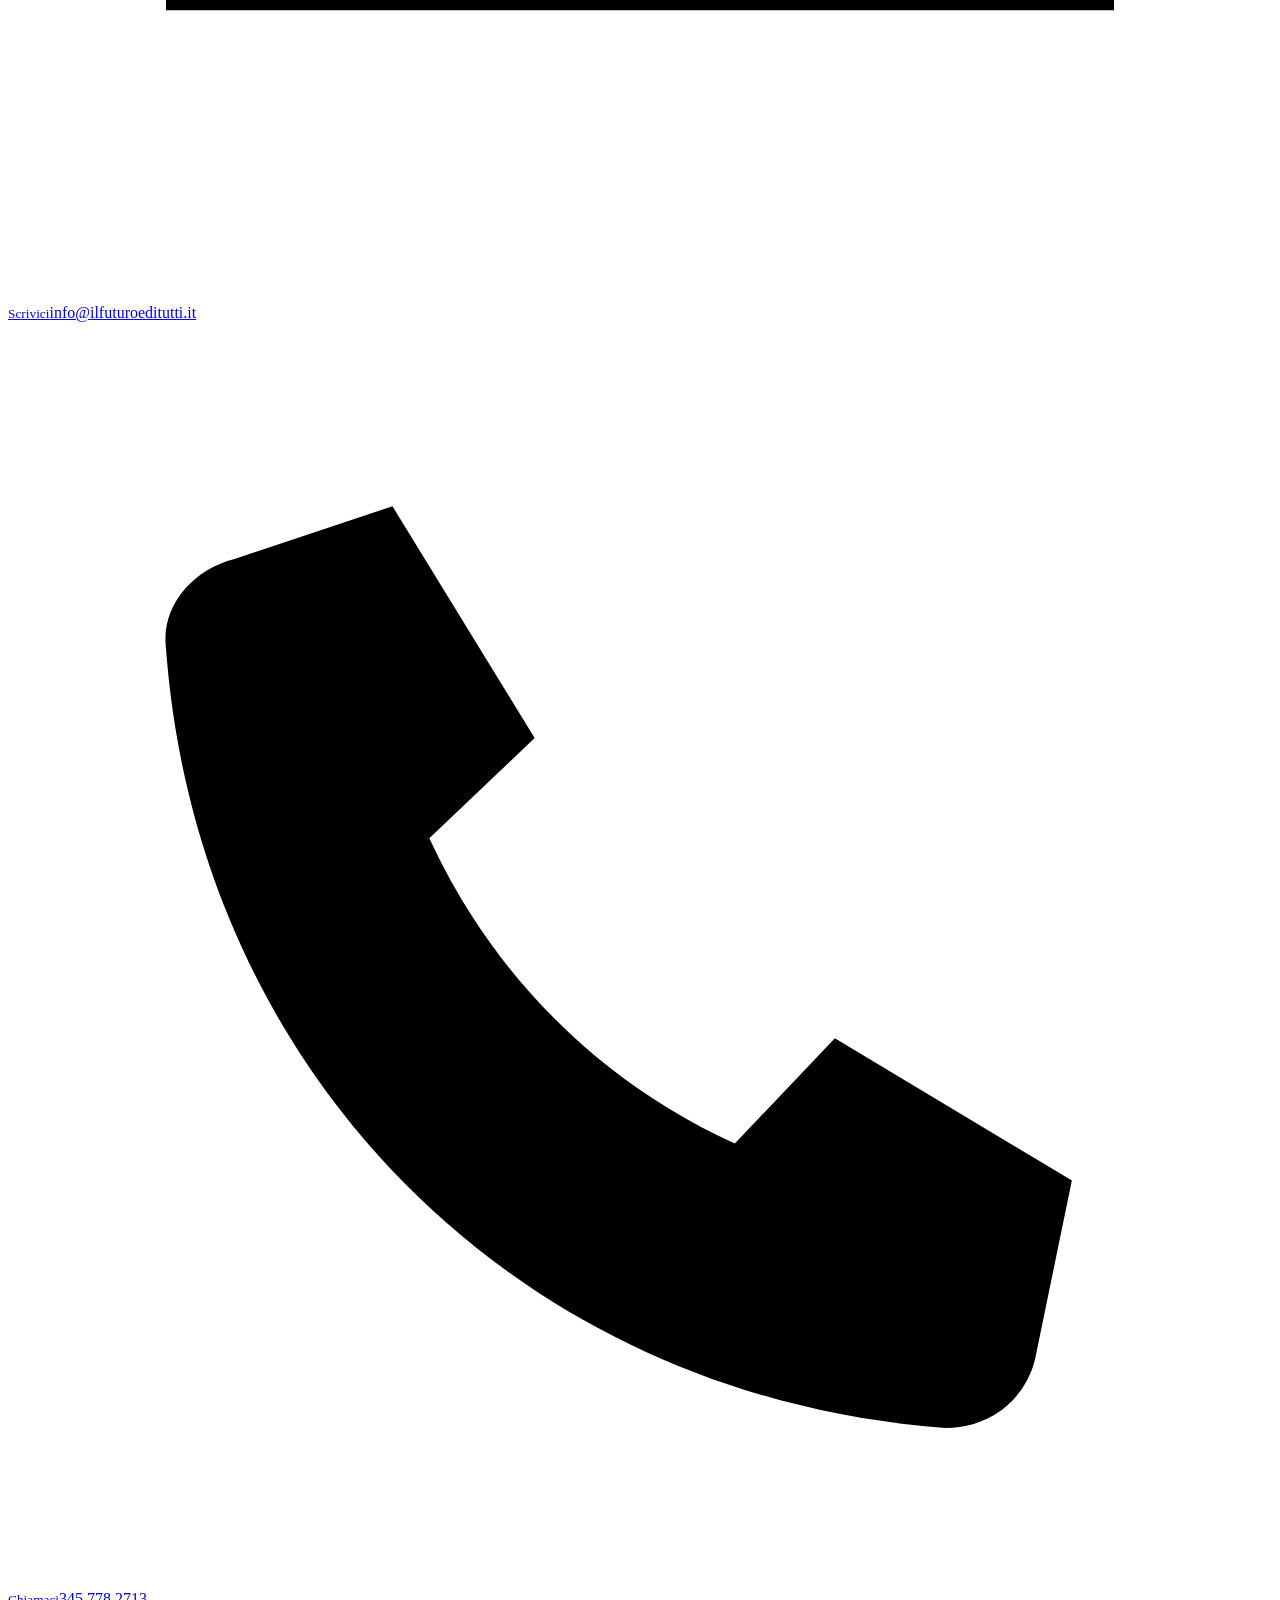
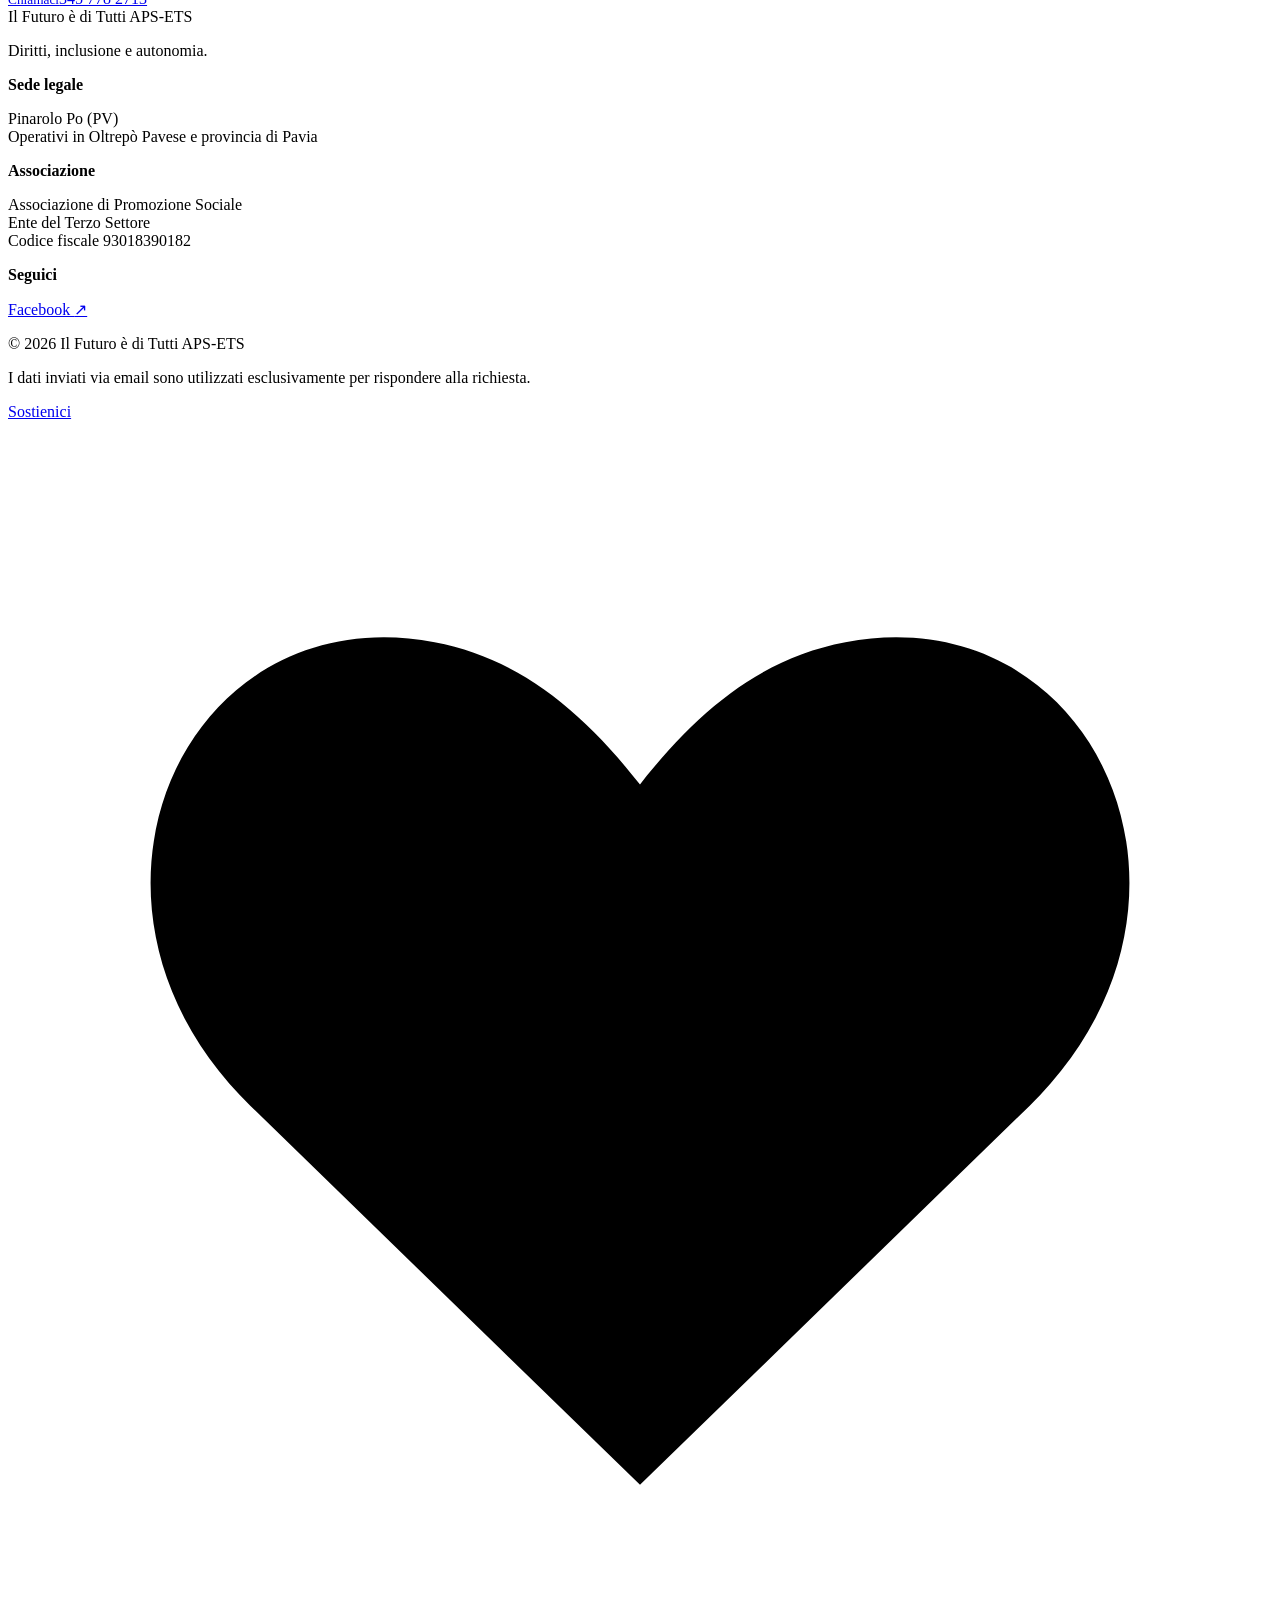
==== commit 5a4d9f9f: "Aggiorna denominazione con qualifica APS-ETS" ====
--- a/index.html
+++ b/index.html
@@ -1 +1 @@
-<!DOCTYPE html><html lang="it"><head><meta charSet="utf-8"/><meta name="viewport" content="width=device-width, initial-scale=1"/><link rel="preload" href="/il-futuro-e-di-tutti/logo-il-futuro.jpg" as="image"/><link rel="preload" href="/il-futuro-e-di-tutti/hero-community.jpg" as="image"/><link rel="stylesheet" href="/il-futuro-e-di-tutti/_next/static/chunks/1k6n_zkvp4ied.css" data-precedence="next"/><link rel="preload" as="script" fetchPriority="low" href="/il-futuro-e-di-tutti/_next/static/chunks/3l04zcqx63h3y.js"/><script src="/il-futuro-e-di-tutti/_next/static/chunks/23_-rp9lowus-.js" async=""></script><script src="/il-futuro-e-di-tutti/_next/static/chunks/1mh6a-0e61pyc.js" async=""></script><script src="/il-futuro-e-di-tutti/_next/static/chunks/turbopack-38b8v9h8osnhx.js" async=""></script><script src="/il-futuro-e-di-tutti/_next/static/chunks/3fntmmi971322.js" async=""></script><title>Il Futuro è di Tutti | Accanto alle persone e alle famiglie</title><meta name="description" content="Associazione dell’Oltrepò Pavese accanto alle persone con disabilità, alle famiglie e ai caregiver: ascolto, orientamento, rete e inclusione."/><meta property="og:title" content="Il Futuro è di Tutti"/><meta property="og:description" content="Nessuna persona e nessuna famiglia dovrebbe essere lasciata sola."/><meta property="og:locale" content="it_IT"/><meta property="og:image" content="https://www.ilfuturoeditutti.it/hero-community.jpg"/><meta property="og:image:width" content="1674"/><meta property="og:image:height" content="940"/><meta property="og:type" content="website"/><meta name="twitter:card" content="summary_large_image"/><meta name="twitter:title" content="Il Futuro è di Tutti"/><meta name="twitter:description" content="Nessuna persona e nessuna famiglia dovrebbe essere lasciata sola."/><meta name="twitter:image" content="https://www.ilfuturoeditutti.it/hero-community.jpg"/><meta name="twitter:image:width" content="1674"/><meta name="twitter:image:height" content="940"/><script src="/il-futuro-e-di-tutti/_next/static/chunks/0cz1d0mv5g_q7.js" noModule=""></script></head><body><div hidden=""><!--$--><!--/$--></div><main><a class="skip-link" href="#contenuto">Vai al contenuto</a><header class="site-header"><div class="container header-inner"><a class="brand" href="/il-futuro-e-di-tutti/" aria-label="Il Futuro è di Tutti, home"><img class="brand-logo" src="/il-futuro-e-di-tutti/logo-il-futuro.jpg" alt="" aria-hidden="true"/><span class="brand-name">Il Futuro è di Tutti</span></a><nav class="desktop-nav" aria-label="Navigazione principale"><a href="/il-futuro-e-di-tutti/cosa-facciamo/">Cosa facciamo</a><a href="/il-futuro-e-di-tutti/accanto/">Accanto</a><a href="/il-futuro-e-di-tutti/chi-siamo/">Chi siamo</a><a class="button button-small" href="/il-futuro-e-di-tutti/sostienici/">Sostienici</a></nav><details class="mobile-menu"><summary aria-label="Apri il menu">Menu</summary><nav aria-label="Navigazione mobile"><a href="/il-futuro-e-di-tutti/cosa-facciamo/">Cosa facciamo</a><a href="/il-futuro-e-di-tutti/accanto/">Accanto</a><a href="/il-futuro-e-di-tutti/chi-siamo/">Chi siamo</a><a href="/il-futuro-e-di-tutti/sostienici/">Sostienici</a></nav></details></div></header><section class="hero" id="inizio"><img class="hero-image" src="/il-futuro-e-di-tutti/hero-community.jpg" alt="Una comunità di persone che dialoga e costruisce soluzioni insieme"/><div class="hero-shade"></div><div class="container hero-inner" id="contenuto"><div class="hero-copy"><p class="eyebrow">Oltrepò Pavese e provincia di Pavia</p><h1>Nessuna famiglia dovrebbe affrontare la disabilità da sola.</h1><p class="hero-lead">Ascoltiamo i bisogni, aiutiamo a orientarsi tra i servizi e mettiamo in relazione le famiglie, i professionisti e le istituzioni.</p><div class="hero-actions"><a class="button" href="/il-futuro-e-di-tutti/cosa-facciamo/#orientamento">Chiedi orientamento <svg viewBox="0 0 24 24" aria-hidden="true"><path d="M5 12h14M13 6l6 6-6 6"></path></svg></a><a class="button button-secondary" href="/il-futuro-e-di-tutti/sostienici/">Sostieni il progetto</a></div><p class="hero-note">Ascolto, orientamento e rete sul territorio.</p></div></div></section><section class="quick-actions" aria-label="Azioni rapide"><div class="container quick-grid"><a href="/il-futuro-e-di-tutti/cosa-facciamo/#orientamento"><svg viewBox="0 0 24 24" aria-hidden="true"><circle cx="12" cy="12" r="9"></circle><path d="m15.5 8.5-2 5-5 2 2-5z"></path></svg><span><strong>Hai bisogno?</strong> Raccontaci la tua situazione</span><span aria-hidden="true">↗</span></a><a href="/il-futuro-e-di-tutti/sostienici/#socio"><svg viewBox="0 0 24 24" aria-hidden="true"><path d="M8.5 11a3.5 3.5 0 1 0 0-7 3.5 3.5 0 0 0 0 7Zm7.8-.9a2.8 2.8 0 1 0 0-5.6m-13 15v-2.2c0-3 2.3-5.3 5.2-5.3s5.2 2.3 5.2 5.3v2.2m1.2-7.1c3.1 0 5.1 2 5.1 4.6v1.9"></path></svg><span><strong>Vuoi partecipare?</strong> Diventa socio o volontario</span><span aria-hidden="true">↗</span></a><a href="/il-futuro-e-di-tutti/sostienici/#donazione"><svg viewBox="0 0 24 24" aria-hidden="true"><path d="M12 20.2 4.6 13C.7 9.2 3.3 3.3 8.1 4.2c1.6.3 2.8 1.3 3.9 2.7 1.1-1.4 2.3-2.4 3.9-2.7 4.8-.9 7.4 5 3.5 8.8z"></path></svg><span><strong>Vuoi sostenerci?</strong> Aiutaci a essere accanto</span><span aria-hidden="true">↗</span></a></div></section><section class="section intro-section" id="chi-siamo"><div class="container narrow-center"><p class="eyebrow dark">Perché esistiamo</p><h2>Trasformiamo problemi affrontati da soli in risposte condivise.</h2><p class="section-lead">“Il Futuro è di Tutti” nasce dall’esperienza diretta delle famiglie. Lavoriamo perché informazioni, diritti e opportunità siano più accessibili e perché ogni persona in difficoltà possa vivere con dignità, partecipazione e la massima autonomia possibile.</p></div></section><section class="section pale-section" id="cosa-facciamo"><div class="container"><div class="section-heading split-heading"><div><p class="eyebrow dark">Cosa rendi possibile</p><h2>Un aiuto concreto, vicino alle famiglie.</h2></div><p>Costruiamo le attività con trasparenza, attivandole progressivamente in base alle risorse e alle collaborazioni.</p></div><div class="feature-grid"><article class="feature-card coral"><span class="number">01</span><h3>Ascolto e orientamento</h3><p>Accogliamo i bisogni e offriamo un primo orientamento tra servizi, diritti e opportunità del territorio, fino al superamento degli ostacoli.</p></article><article class="feature-card green"><span class="number">02</span><h3>Famiglie in rete</h3><p>Favoriamo l&#x27;incontro, il mutuo aiuto e la circolazione di informazioni attendibili tra persone che vivono esperienze simili.</p></article><article class="feature-card blue"><span class="number">03</span><h3>Comunità e diritti</h3><p>Mettiamo in comunicazione famiglie, professionisti e istituzioni per costruire soluzioni inclusive e utilizzabili nella vita reale.</p></article></div></div></section><section class="section project-section" id="accanto"><div class="container project-grid"><div class="project-visual" aria-hidden="true"><div class="orbit orbit-one"></div><div class="orbit orbit-two"></div><div class="project-word">Accanto</div><p>ascolto • orientamento • accompagnamento</p></div><div class="project-copy"><p class="eyebrow dark">Progetto pilota</p><h2>Accanto: partire dalla situazione reale di ciascuna famiglia.</h2><p>Un percorso rivolto alle famiglie per ascoltare i loro bisogni, orientarle tra le risorse disponibili e costruire risposte personalizzate insieme alla rete territoriale.</p><ul class="check-list"><li>Un punto di ascolto accessibile</li><li>Informazioni più chiare e utilizzabili</li><li>Connessioni con servizi, professionisti e altre famiglie</li></ul><a class="text-link" href="/il-futuro-e-di-tutti/accanto/">Conosci il progetto <svg viewBox="0 0 24 24" aria-hidden="true"><path d="M5 12h14M13 6l6 6-6 6"></path></svg></a></div></div></section><section class="section support-section" id="sostienici"><div class="container support-grid"><div><p class="eyebrow light">Il tuo ruolo conta</p><h2>Aiutaci a non lasciare sole le famiglie.</h2><p>Ogni contributo sostiene le finalità associative: ascolto, orientamento, mutuo aiuto, informazione e costruzione della rete.</p><p class="transparency-note">Comunicheremo con chiarezza le attività realizzate e l’impiego delle risorse attraverso i canali ufficiali dell’associazione.</p></div><div class="support-card"><h3>Come vuoi essere accanto?</h3><a class="support-option primary" href="/il-futuro-e-di-tutti/sostienici/#donazione"><span><strong>Fai una donazione</strong><small>Ricevi le modalità per contribuire</small></span><svg viewBox="0 0 24 24" aria-hidden="true"><path d="M5 12h14M13 6l6 6-6 6"></path></svg></a><a class="support-option" href="/il-futuro-e-di-tutti/sostienici/#socio"><span><strong>Diventa socio</strong><small>Partecipa alla vita associativa</small></span><svg viewBox="0 0 24 24" aria-hidden="true"><path d="M5 12h14M13 6l6 6-6 6"></path></svg></a><a class="support-option" href="/il-futuro-e-di-tutti/sostienici/#volontariato"><span><strong>Offri tempo o competenze</strong><small>Proponi una collaborazione</small></span><svg viewBox="0 0 24 24" aria-hidden="true"><path d="M5 12h14M13 6l6 6-6 6"></path></svg></a><p class="payment-note">La donazione è distinta dalla quota associativa.</p></div></div></section><section class="section contact-section" id="contatti"><div class="container contact-grid"><div><p class="eyebrow dark">Parliamone</p><h2>Raccontaci un bisogno o un’idea.</h2><p>Rispondiamo alle famiglie, ai cittadini, ai professionisti, agli enti e alle realtà del territorio interessati a collaborare.</p></div><div class="contact-links"><a href="mailto:info@ilfuturoeditutti.it"><svg viewBox="0 0 24 24" aria-hidden="true"><path d="M3 5.5h18v13H3zM4 7l8 6 8-6"></path></svg><span><small>Scrivici</small>info@ilfuturoeditutti.it</span></a><a href="tel:+393457782713"><svg viewBox="0 0 24 24" aria-hidden="true"><path d="M7.3 3.5 10 7.9 8 9.8c1.2 2.6 3.2 4.6 5.8 5.8l1.9-2 4.5 2.7-.7 3.4c-.2.8-.9 1.3-1.7 1.3C9.7 20.4 3.6 14.3 3 6.2c-.1-.8.5-1.5 1.3-1.7z"></path></svg><span><small>Chiamaci</small>345 778 2713</span></a></div></div></section><footer class="site-footer"><div class="container footer-top"><div class="footer-brand"><span class="brand-name">Il Futuro è di Tutti</span><p>Diritti, inclusione e autonomia.</p></div><div><strong>Sede legale</strong><p>Pinarolo Po (PV)<br/>Operativi in Oltrepò Pavese e provincia di Pavia</p></div><div><strong>Associazione</strong><p>Senza scopo di lucro<br/>Codice fiscale 93018390182</p></div><div><strong>Seguici</strong><p><a href="https://www.facebook.com/1216656081533587" target="_blank" rel="noreferrer">Facebook <span aria-hidden="true">↗</span></a></p></div></div><div class="container footer-bottom"><p>© 2026 Il Futuro è di Tutti</p><p>I dati inviati via email sono utilizzati esclusivamente per rispondere alla richiesta.</p></div></footer><a class="mobile-sticky" href="/il-futuro-e-di-tutti/sostienici/">Sostienici <svg viewBox="0 0 24 24" aria-hidden="true"><path d="M12 20.2 4.6 13C.7 9.2 3.3 3.3 8.1 4.2c1.6.3 2.8 1.3 3.9 2.7 1.1-1.4 2.3-2.4 3.9-2.7 4.8-.9 7.4 5 3.5 8.8z"></path></svg></a></main><!--$--><!--/$--><script src="/il-futuro-e-di-tutti/_next/static/chunks/3l04zcqx63h3y.js" id="_R_" async=""></script><script>(self.__next_f=self.__next_f||[]).push([0])</script><script>self.__next_f.push([1,"1:\"$Sreact.fragment\"\n2:I[39756,[\"/il-futuro-e-di-tutti/_next/static/chunks/3fntmmi971322.js\"],\"default\"]\n3:I[37457,[\"/il-futuro-e-di-tutti/_next/static/chunks/3fntmmi971322.js\"],\"default\"]\nf:I[68027,[\"/il-futuro-e-di-tutti/_next/static/chunks/3fntmmi971322.js\"],\"default\",1]\n:HL[\"/il-futuro-e-di-tutti/_next/static/chunks/1k6n_zkvp4ied.css\",\"style\"]\n:HL[\"/il-futuro-e-di-tutti/logo-il-futuro.jpg\",\"image\"]\n:HL[\"/il-futuro-e-di-tutti/hero-community.jpg\",\"image\"]\n0:{\"P\":null,\"c\":[\"\",\"\"],\"q\":\"\",\"i\":false,\"f\":[[[\"\",{\"children\":[\"__PAGE__\",{},\"$undefined\",\"$undefined\",4608]},\"$undefined\",\"$undefined\",4624],[[\"$\",\"$1\",\"c\",{\"children\":[[[\"$\",\"link\",\"0\",{\"rel\":\"stylesheet\",\"href\":\"/il-futuro-e-di-tutti/_next/static/chunks/1k6n_zkvp4ied.css\",\"precedence\":\"next\",\"crossOrigin\":\"$undefined\",\"nonce\":\"$undefined\"}],[\"$\",\"script\",\"script-0\",{\"src\":\"/il-futuro-e-di-tutti/_next/static/chunks/3fntmmi971322.js\",\"async\":true,\"nonce\":\"$undefined\"}]],[\"$\",\"html\",null,{\"lang\":\"it\",\"children\":[\"$\",\"body\",null,{\"children\":[\"$\",\"$L2\",null,{\"parallelRouterKey\":\"children\",\"error\":\"$undefined\",\"errorStyles\":\"$undefined\",\"errorScripts\":\"$undefined\",\"template\":[\"$\",\"$L3\",null,{}],\"templateStyles\":\"$undefined\",\"templateScripts\":\"$undefined\",\"notFound\":[[[\"$\",\"title\",null,{\"children\":\"404: This page could not be found.\"}],[\"$\",\"div\",null,{\"style\":{\"fontFamily\":\"system-ui,\\\"Segoe UI\\\",Roboto,Helvetica,Arial,sans-serif,\\\"Apple Color Emoji\\\",\\\"Segoe UI Emoji\\\"\",\"height\":\"100vh\",\"textAlign\":\"center\",\"display\":\"flex\",\"flexDirection\":\"column\",\"alignItems\":\"center\",\"justifyContent\":\"center\"},\"children\":[\"$\",\"div\",null,{\"children\":[[\"$\",\"style\",null,{\"dangerouslySetInnerHTML\":{\"__html\":\"body{color:#000;background:#fff;margin:0}.next-error-h1{border-right:1px solid rgba(0,0,0,.3)}@media (prefers-color-scheme:dark){body{color:#fff;background:#000}.next-error-h1{border-right:1px solid rgba(255,255,255,.3)}}\"}}],[\"$\",\"h1\",null,{\"className\":\"next-error-h1\",\"style\":{\"display\":\"inline-block\",\"margin\":\"0 20px 0 0\",\"padding\":\"0 23px 0 0\",\"fontSize\":24,\"fontWeight\":500,\"verticalAlign\":\"top\",\"lineHeight\":\"49px\"},\"children\":404}],[\"$\",\"div\",null,{\"style\":{\"display\":\"inline-block\"},\"children\":[\"$\",\"h2\",null,{\"style\":{\"fontSize\":14,\"fontWeight\":400,\"lineHeight\":\"49px\",\"margin\":0},\"children\":\"This page could not be found.\"}]}]]}]}]],[]],\"forbidden\":\"$undefined\",\"unauthorized\":\"$undefined\"}]}]}]]}],{\"children\":[[\"$\",\"$1\",\"c\",{\"children\":[[\"$\",\"main\",null,{\"children\":[[\"$\",\"a\",null,{\"className\":\"skip-link\",\"href\":\"#contenuto\",\"children\":\"Vai al contenuto\"}],[\"$\",\"header\",null,{\"className\":\"site-header\",\"children\":[\"$\",\"div\",null,{\"className\":\"container header-inner\",\"children\":[[\"$\",\"a\",null,{\"className\":\"brand\",\"href\":\"/il-futuro-e-di-tutti/\",\"aria-label\":\"Il Futuro è di Tutti, home\",\"children\":[[\"$\",\"img\",null,{\"className\":\"brand-logo\",\"src\":\"/il-futuro-e-di-tutti/logo-il-futuro.jpg\",\"alt\":\"\",\"aria-hidden\":\"true\"}],[\"$\",\"span\",null,{\"className\":\"brand-name\",\"children\":\"Il Futuro è di Tutti\"}]]}],[\"$\",\"nav\",null,{\"className\":\"desktop-nav\",\"aria-label\":\"Navigazione principale\",\"children\":[[\"$\",\"a\",null,{\"href\":\"/il-futuro-e-di-tutti/cosa-facciamo/\",\"children\":\"Cosa facciamo\"}],[\"$\",\"a\",null,{\"href\":\"/il-futuro-e-di-tutti/accanto/\",\"children\":\"Accanto\"}],[\"$\",\"a\",null,{\"href\":\"/il-futuro-e-di-tutti/chi-siamo/\",\"children\":\"Chi siamo\"}],[\"$\",\"a\",null,{\"className\":\"button button-small\",\"href\":\"/il-futuro-e-di-tutti/sostienici/\",\"children\":\"Sostienici\"}]]}],[\"$\",\"details\",null,{\"className\":\"mobile-menu\",\"children\":[[\"$\",\"summary\",null,{\"aria-label\":\"Apri il menu\",\"children\":\"Menu\"}],[\"$\",\"nav\",null,{\"aria-label\":\"Navigazione mobile\",\"children\":[[\"$\",\"a\",null,{\"href\":\"/il-futuro-e-di-tutti/cosa-facciamo/\",\"children\":\"Cosa facciamo\"}],[\"$\",\"a\",null,{\"href\":\"/il-futuro-e-di-tutti/accanto/\",\"children\":\"Accanto\"}],[\"$\",\"a\",null,{\"href\":\"/il-futuro-e-di-tutti/chi-siamo/\",\"children\":\"Chi siamo\"}],[\"$\",\"a\",null,{\"href\":\"/il-futuro-e-di-tutti/sostienici/\",\"children\":\"Sostienici\"}]]}]]}]]}]}],[\"$\",\"section\",null,{\"className\":\"hero\",\"id\":\"inizio\",\"children\":[[\"$\",\"img\",null,{\"className\":\"hero-image\",\"src\":\"/il-futuro-e-di-tutti/hero-community.jpg\",\"alt\":\"Una comunità di persone che dialoga e costruisce soluzioni insieme\"}],[\"$\",\"div\",null,{\"className\":\"hero-shade\"}],[\"$\",\"div\",null,{\"className\":\"container hero-inner\",\"id\":\"contenuto\",\"children\":[\"$\",\"div\",null,{\"className\":\"hero-copy\",\"children\":[[\"$\",\"p\",null,{\"className\":\"eyebrow\",\"children\":\"Oltrepò Pavese e provincia di Pavia\"}],[\"$\",\"h1\",null,{\"children\":\"Nessuna famiglia dovrebbe affrontare la disabilità da sola.\"}],[\"$\",\"p\",null,{\"className\":\"hero-lead\",\"children\":\"Ascoltiamo i bisogni, aiutiamo a orientarsi tra i servizi e mettiamo in relazione le famiglie, i professionisti e le istituzioni.\"}],[\"$\",\"div\",null,{\"className\":\"hero-actions\",\"children\":[[\"$\",\"a\",null,{\"className\":\"button\",\"href\":\"/il-futuro-e-di-tutti/cosa-facciamo/#orientamento\",\"children\":[\"Chiedi orientamento \",[\"$\",\"svg\",null,{\"viewBox\":\"0 0 24 24\",\"aria-hidden\":\"true\",\"children\":[\"$\",\"path\",null,{\"d\":\"M5 12h14M13 6l6 6-6 6\"}]}]]}],[\"$\",\"a\",null,{\"className\":\"button button-secondary\",\"href\":\"/il-futuro-e-di-tutti/sostienici/\",\"children\":\"Sostieni il progetto\"}]]}],\"$L4\"]}]}]]}],\"$L5\",\"$L6\",\"$L7\",\"$L8\",\"$L9\",\"$La\",\"$Lb\",\"$Lc\"]}],null,\"$Ld\"]}],{},null,false,null]},null,false,null],\"$Le\",false]],\"m\":\"$undefined\",\"G\":[\"$f\",[\"$L10\"]],\"S\":true,\"h\":null,\"r\":\"$undefined\",\"s\":\"$undefined\",\"a\":\"$undefined\",\"l\":\"$undefined\",\"p\":\"$undefined\",\"d\":\"$undefined\",\"b\":\"uuFWZFNwGywKc1lv4XoxF\"}\n11:I[97367,[\"/il-futuro-e-di-tutti/_next/static/chunks/3fntmmi971322.js\"],\"OutletBoundary\"]\n12:\"$Sreact.suspense\"\n14:I[97367,[\"/il-futuro-e-di-tutti/_next/static/chunks/3fntmmi971322.js\"],\"ViewportBoundary\"]\n16:I[97367,[\"/il-futuro-e-di-tutti/_next/static/chunks/3fntmmi971322.js\"],\"MetadataBoundary\"]\n4:[\"$\",\"p\",null,{\"className\":\"hero-note\",\"children\":\"Ascolto, orientamento e rete sul territorio.\"}]\n5:[\"$\",\"section\",null,{\"className\":\"quick-actions\",\"aria-label\":\"Azioni rapide\",\"children\":[\"$\",\"div\",null,{\"className\":\"container quick-grid\",\"children\":[[\"$\",\"a\",null,{\"href\":\"/il-futuro-e-di-tutti/cosa-facciamo/#orientamento\",\"children\":[[\"$\",\"svg\",null,{\"viewBox\":\"0 0 24 24\",\"aria-hidden\":\"true\",\"children\":[[\"$\",\"circle\",null,{\"cx\":\"12\",\"cy\":\"12\",\"r\":\"9\"}],[\"$\",\"path\",null,{\"d\":\"m15.5 8.5-2 5-5 2 2-5z\"}]]}],[\"$\",\"span\",null,{\"children\":[[\"$\",\"strong\",null,{\"children\":\"Hai bisogno?\"}],\" Raccontaci la tua situazione\"]}],[\"$\",\"span\",null,{\"aria-hidden\":\"true\",\"children\":\"↗\"}]]}],[\"$\",\"a\",null,{\"href\":\"/il-futuro-e-di-tutti/sostienici/#socio\",\"children\":[[\"$\",\"svg\",null,{\"viewBox\":\"0 0 24 24\",\"aria-hidden\":\"true\",\"children\":[\"$\",\"path\",null,{\"d\":\"M8.5 11a3.5 3.5 0 1 0 0-7 3.5 3.5 0 0 0 0 7Zm7.8-.9a2.8 2.8 0 1 0 0-5.6m-13 15v-2.2c0-3 2.3-5.3 5.2-5.3s5.2 2.3 5.2 5.3v2.2m1.2-7.1c3.1 0 5.1 2 5.1 4.6v1.9\"}]}],[\"$\",\"span\",null,{\"children\":[[\"$\",\"strong\",null,{\"children\":\"Vuoi partecipare?\"}],\" Diventa socio o volontario\"]}],[\"$\",\"span\",null,{\"aria-hidden\":\"true\",\"children\":\"↗\"}]]}],[\"$\",\"a\",null,{\"href\":\"/il-futuro-e-di-tutti/sostienici/#donazione\",\"children\":[[\"$\",\"svg\",null,{\"viewBox\":\"0 0 24 24\",\"aria-hidden\":\"true\",\"children\":[\"$\",\"path\",null,{\"d\":\"M12 20.2 4.6 13C.7 9.2 3.3 3.3 8.1 4.2c1.6.3 2.8 1.3 3.9 2.7 1.1-1.4 2.3-2.4 3.9-2.7 4.8-.9 7.4 5 3.5 8.8z\"}]}],[\"$\",\"span\",null,{\"children\":[[\"$\",\"strong\",null,{\"children\":\"Vuoi sostenerci?\"}],\" Aiutaci a essere accanto\"]}],[\"$\",\"span\",null,{\"aria-hidden\":\"true\",\"children\":\"↗\"}]]}]]}]}]\n6:[\"$\",\"section\",null,{\"className\":\"section intro-section\",\"id\":\"chi-siamo\",\"children\":[\"$\",\"div\",null,{\"className\":\"container narrow-center\",\"children\":[[\"$\",\"p\",null,{\"className\":\"eyebrow dark\",\"children\":\"Perché esistiamo\"}],[\"$\",\"h2\",null,{\"children\":\"Trasformiamo problemi affrontati da soli in risposte condivise.\"}],[\"$\",\"p\",null,{\"className\":\"section-lead\",\"children\":\"“Il Futuro è di Tutti” nasce dall’esperienza diretta delle famiglie. Lavoriamo perché informazioni, diritti e opportunità siano più accessibili e perché ogni persona in difficoltà possa vivere con dignità, partecipazione e la massima autonomia possibile.\"}]]}]}]\n7:[\"$\",\"section\",null,{\"className\":\"section pale-section\",\"id\":\"cosa-facciamo\",\"children\":[\"$\",\"div\",null,{\"className\":\"container\",\"children\":[[\"$\",\"div\",null,{\"className\":\"section-heading split-heading\",\"children\":[[\"$\",\"div\",null,{\"children\":[[\"$\",\"p\",null,{\"className\":\"eyebrow dark\",\"children\":\"Cosa rendi possibile\"}],[\"$\",\"h2\",null,{\"children\":\"Un aiuto concreto, vicino alle famiglie.\"}]]}],[\"$\",\"p\",null,{\"children\":\"Costruiamo le attività con trasparenza, attivandole progressivamente in base alle risorse e alle collaborazioni.\"}]]}],[\"$\",\"div\",null,{\"className\":\"feature-grid\",\"children\":[[\"$\",\"article\",null,{\"className\":\"feature-card coral\",\"children\":[[\"$\",\"span\",null,{\"className\":\"number\",\"children\":\"01\"}],[\"$\",\"h3\",null,{\"children\":\"Ascolto e orientamento\"}],[\"$\",\"p\",null,{\"children\":\"Accogliamo i bisogni e offriamo un primo orientamento tra servizi, diritti e opportunità del territorio, fino al superamento degli ostacoli.\"}]]}],[\"$\",\"article\",null,{\"className\":\"feature-card green\",\"children\":[[\"$\",\"span\",null,{\"className\":\"number\",\"children\":\"02\"}],[\"$\",\"h3\",null,{\"children\":\"Famiglie in rete\"}],[\"$\",\"p\",null,{\"children\":\"Favoriamo l'incontro, il mutuo aiuto e la circolazione di informazioni attendibili tra persone che vivono esperienze simili.\"}]]}],[\"$\",\"article\",null,{\"className\":\"feature-card blue\",\"children\":[[\"$\",\"span\",null,{\"className\":\"number\",\"children\":\"03\"}],[\"$\",\"h3\",null,{\"children\":\"Comunità e diritti\"}],[\"$\",\"p\",null,{\"children\":\"Mettiamo in comunicazione famiglie, professionisti e istituzioni per costruire soluzioni inclusive e utilizzabili nella vita reale.\"}]]}]]}]]}]}]\n8:[\"$\",\"section\",null,{\"className\":\"section project-section\",\"id\":\"accanto\",\"children\":[\"$\",\"div\",null,{\"className\":\"container project-grid\",\"children\":[[\"$\",\"div\",null,{\"className\":\"project-visual\",\"aria-hidden\":\"true\",\"children\":[[\"$\",\"div\",null,{\"className\":\"orbit orbit-one\"}],[\"$\",\"div\",null,{\"className\":\"orbit orbit-two\"}],[\"$\",\"div\",null,{\"className\":\"project-word\",\"children\":\"Accanto\"}],[\"$\",\"p\",null,{\"children\":\"ascolto • orientamento • accompagnamento\"}]]}],[\"$\",\"div\",null,{\"className\":\"project-copy\",\"children\":[[\"$\",\"p\",null,{\"className\":\"eyebrow dark\",\"children\":\"Progetto pilota\"}],[\"$\",\"h2\",null,{\"children\":\"Accanto: partire dalla situazione reale di ciascuna famiglia.\"}],[\"$\",\"p\",null,{\"children\":\"Un percorso rivolto alle famiglie per ascoltare i loro bisogni, orientarle tra le risorse disponibili e costruire risposte personalizzate insieme alla rete territoriale.\"}],[\"$\",\"ul\",null,{\"className\":\"check-list\",\"children\":[[\"$\",\"li\",null,{\"children\":\"Un punto di ascolto accessibile\"}],[\"$\",\"li\",null,{\"children\":\"Informazioni più chiare e utilizzabili\"}],[\"$\",\"li\",null,{\"children\":\"Connessioni con servizi, professionisti e altre famiglie\"}]]}],[\"$\",\"a\",null,{\"className\":\"text-link\",\"href\":\"/il-futuro-e-di-tutti/accanto/\",\"children\":[\"Conosci il progetto \",[\"$\",\"svg\",null,{\"viewBox\":\"0 0 24 24\",\"aria-hidden\":\"true\",\"children\":[\"$\",\"path\",null,{\"d\":\"M5 12h14M13 6l6 6-6 6\"}]}]]}]]}]]}]}]\n9:[\"$\",\"section\",null,{\"className\":\"section support-section\",\"id\":\"sostienici\",\"children\":[\"$\",\"div\",null,{\"className\":\"container support-grid\",\"children\":[[\"$\",\"div\",null,{\"children\":[[\"$\",\"p\",null,{\"className\":\"eyebrow light\",\"children\":\"Il tuo ruolo conta\"}],[\"$\",\"h2\",null,{\"children\":\"Aiutaci a non lasciare sole le famiglie.\"}],[\"$\",\"p\",null,{\"children\":\"Ogni contributo sostiene le finalità associative: ascolto, orientamento, mutuo aiuto, informazione e costruzione della rete.\"}],[\"$\",\"p\",null,{\"className\":\"transparency-note\",\"children\":\"Comunicheremo con chiarezza le attività realizzate e l’impiego delle risorse attraverso i canali ufficiali dell’associazione.\"}]]}],[\"$\",\"div\",null,{\"className\":\"support-card\",\"children\":[[\"$\",\"h3\",null,{\"children\":\"Come vuoi essere accanto?\"}],[\"$\",\"a\",null,{\"className\":\"support-option primary\",\"href\":\"/il-futuro-e-di-tutti/sostienici/#donazione\",\"children\":[[\"$\",\"span\",null,{\"children\":[[\"$\",\"strong\",null,{\"children\":\"Fai una donazione\"}],[\"$\",\"small\",null,{\"children\":\"Ricevi le modalità per contribuire\"}]]}],[\"$\",\"svg\",null,{\"viewBox\":\"0 0 24 24\",\"aria-hidden\":\"true\",\"children\":[\"$\",\"path\",null,{\"d\":\"M5 12h14M13 6l6 6-6 6\"}]}]]}],[\"$\",\"a\",null,{\"className\":\"support-option\",\"href\":\"/il-futuro-e-di-tutti/sostienici/#socio\",\"children\":[[\"$\",\"span\",null,{\"children\":[[\"$\",\"strong\",null,{\"children\":\"Diventa socio\"}],[\"$\",\"small\",null,{\"children\":\"Partecipa alla vita associativa\"}]]}],[\"$\",\"svg\",null,{\"viewBox\":\"0 0 24 24\",\"aria-hidden\":\"true\",\"children\":[\"$\",\"path\",null,{\"d\":\"M5 12h14M13 6l6 6-6 6\"}]}]]}],[\"$\",\"a\",null,{\"className\":\"support-option\",\"href\":\"/il-futuro-e-di-tutti/sostienici/#volontariato\",\"children\":[[\"$\",\"span\",null,{\"children\":[[\"$\",\"strong\",null,{\"children\":\"Offri tempo o competenze\"}],[\"$\",\"small\",null,{\"children\":\"Proponi una collaborazione\"}]]}],[\"$\",\"svg\",null,{\"viewBox\":\"0 0 24 24\",\"aria-hidden\":\"true\",\"children\":[\"$\",\"path\",null,{\"d\":\"M5 12h14M13 6l6 6-6 6\"}]}]]}],[\"$\",\"p\",null,{\"className\":\"payment-note\",\"children\":\"La donazione è distinta dalla quota associativa.\"}]]}]]}]}]\na:[\"$\",\"section\",null,{\"className\":\"section contact-section\",\"id\":\"contatti\",\"children\":[\"$\",\"div\",null,{\"className\":\"container contact-grid\",\"children\":[[\"$\",\"div\",null,{\"children\":[[\"$\",\"p\",null,{\"className\":\"eyebrow dark\",\"children\":\"Parliamone\"}],[\"$\",\"h2\",null,{\"children\":\"Raccontaci un bisogno o un’idea.\"}],[\"$\",\"p\",null,{\"children\":\"Rispondiamo alle famiglie, ai cittadini, ai professionisti, agli enti e alle realtà del territorio interessati a collaborare.\"}]]}],[\"$\",\"div\",null,{\"className\":\"contact-links\",\"children\":[[\"$\",\"a\",null,{\"href\":\"mailto:info@ilfuturoeditutti.it\",\"children\":[[\"$\",\"svg\",null,{\"viewBox\":\"0 0 24 24\",\"aria-hidden\":\"true\",\"children\":[\"$\",\"path\",null,{\"d\":\"M3 5.5h18v13H3zM4 7l8 6 8-6\"}]}],[\"$\",\"span\",null,{\"children\":[[\"$\",\"small\",null,{\"children\":\"Scrivici\"}],\"info@ilfuturoeditutti.it\"]}]]}],[\"$\",\"a\",null,{\"href\":\"tel:+393457782713\",\"children\":[[\"$\",\"svg\",null,{\"viewBox\":\"0 0 24 24\",\"aria-hidden\":\"true\",\"children\":[\"$\",\"path\",null,{\"d\":\"M7.3 3.5 10 7.9 8 9.8c1.2 2.6 3.2 4.6 5.8 5.8l1.9-2 4.5 2.7-.7 3.4c-.2.8-.9 1.3-1.7 1.3C9.7 20.4 3.6 14.3 3 6.2c-.1-.8.5-1.5 1.3-1.7z\"}]}],[\"$\",\"span\",null,{\"children\":[[\"$\",\"small\",null,{\"children\":\"Chiamaci\"}],\"345 778 2713\"]}]]}]]}]]}]}]\nb:[\"$\",\"footer\",null,{\"className\":\"site-footer\",\"children\":[[\"$\",\"div\",null,{\"className\":\"container footer-top\",\"children\":[[\"$\",\"div\",null,{\"className\":\"footer-brand\",\"children\":[[\"$\",\"span\",null,{\"className\":\"brand-name\",\"children\":\"Il Futuro è di Tutti\"}],[\"$\",\"p\",null,{\"children\":\"Diritti, inclusione e autonomia.\"}]]}],[\"$\",\"div\",null,{\"children\":[[\"$\",\"strong\",null,{\"children\":\"Sede legale\"}],[\"$\",\"p\",null,{\"children\":[\"Pinarolo Po (PV)\",[\"$\",\"br\",null,{}],\"Operativi in Oltrepò Pavese e provincia di Pavia\"]}]]}],[\"$\",\"div\",null,{\"children\":[[\"$\",\"strong\",null,{\"children\":\"Associazione\"}],[\"$\",\"p\",null,{\"children\":[\"Senza scopo di lucro\",[\"$\",\"br\",null,{}],\"Codice fiscale 93018390182\"]}]]}],[\"$\",\"div\",null,{\"children\":[[\"$\",\"strong\",null,{\"children\":\"Seguici\"}],[\"$\",\"p\",null,{\"children\":[\"$\",\"a\",null,{\"href\":\"https://www.facebook.com/1216656081533587\",\"target\":\"_blank\",\"rel\":\"noreferrer\",\"children\":[\"Facebook \",[\"$\",\"span\",null,{\"aria-hidden\":\"true\",\"children\":\"↗\"}]]}]}]]}]]}],[\"$\",\"div\",null,{\"className\":\"container footer-bottom\",\"children\":[[\"$\",\"p\",null,{\"children\":\"© 2026 Il Futuro è di Tutti\"}],[\"$\",\"p\",null,{\"children\":\"I dati inviati via email sono utilizzati esclusivamente per rispondere alla richiesta.\"}]]}]]}]\nc:[\"$\",\"a\",null,{\"className\":\"mobile-sticky\",\"href\":\"/il-futuro-e-di-tutti/sostienici/\",\"children\":[\"Sostienici \",[\"$\",\"svg\",null,{\"viewBox\":\"0 0 24 24\",\"aria-hidden\":\"true\",\"children\":[\"$\",\"path\",null,{\"d\":\"M12 20.2 4.6 13C.7 9.2 3.3 3.3 8.1 4.2c1.6.3 2.8 1.3 3.9 2.7 1.1-1.4 2.3-2.4 3.9-2.7 4.8-.9 7.4 5 3.5 8.8z\"}]}]]}]\nd:[\"$\",\"$L11\",null,{\"children\":[\"$\",\"$12\",null,{\"name\":\"Next.MetadataOutlet\",\"children\":\"$@13\"}]}]\ne:[\"$\",\"$1\",\"h\",{\"children\":[null,[\"$\",\"$L14\",null,{\"children\":\"$L15\"}],[\"$\",\"div\",null,{\"hidden\":true,\"children\":[\"$\",\"$L16\",null,{\"children\":[\"$\",\"$12\",null,{\"name\":\"Next.Metadata\",\"children\":\"$L17\"}]}]}],null]}]\n10:[\"$\",\"link\",\"0\",{\"rel\":\"stylesheet\",\"href\":\"/il-futuro-e-di-tutti/_next/static/chunks/1k6n_zkvp4ied.css\",\"precedence\":\"next\",\"crossOrigin\":\"$undefined\",\"nonce\":\"$undefined\"}]\n15:[[\"$\",\"meta\",\"0\",{\"charSet\":\"utf-8\"}],[\"$\",\"meta\",\"1\",{\"name\":\"viewport\",\"content\":\"width=device-width, initial-scale=1\"}]]\n13:null\n17:[[\"$\",\"title\",\"0\",{\"children\":\"Il Futuro è di Tutti | Accanto alle persone e alle famiglie\"}],[\"$\",\"meta\",\"1\",{\"name\":\"description\",\"content\":\"Associazione dell’Oltrepò Pavese accanto alle persone con disabilità, alle famiglie e ai caregiver: ascolto, orientamento, rete e inclusione.\"}],[\"$\",\"meta\",\"2\",{\"property\":\"og:title\",\"content\":\"Il Futuro è di Tutti\"}],[\"$\",\"meta\",\"3\",{\"property\":\"og:description\",\"content\":\"Nessuna persona e nessuna famiglia dovrebbe essere lasciata sola.\"}],[\"$\",\"meta\",\"4\",{\"property\":\"og:locale\",\"content\":\"it_IT\"}],[\"$\",\"meta\",\"5\",{\"property\":\"og:image\",\"content\":\"https://www.ilfuturoeditutti.it/hero-community.jpg\"}],[\"$\",\"meta\",\"6\",{\"property\":\"og:image:width\",\"content\":\"1674\"}],[\"$\",\"meta\",\"7\",{\"property\":\"og:image:height\",\"content\":\"940\"}],[\"$\",\"meta\",\"8\",{\"property\":\"og:type\",\"content\":\"website\"}],[\"$\",\"meta\",\"9\",{\"name\":\"twitter:card\",\"content\":\"summary_large_image\"}],[\"$\",\"meta\",\"10\",{\"name\":\"twitter:title\",\"content\":\"Il Futuro è di Tutti\"}],[\"$\",\"meta\",\"11\",{\"name\":\"twitter:description\",\"content\":\"Nessuna persona e nessuna famiglia dovrebbe essere lasciata sola.\"}],[\"$\",\"meta\",\"12\",{\"name\":\"twitter:image\",\"content\":\"https://www.ilfuturoeditutti.it/hero-community.jpg\"}],[\"$\",\"meta\",\"13\",{\"name\":\"twitter:image:width\",\"content\":\"1674\"}],[\"$\",\"meta\",\"14\",{\"name\":\"twitter:image:height\",\"content\":\"940\"}]]\n"])</script></body></html>+<!DOCTYPE html><html lang="it"><head><meta charSet="utf-8"/><meta name="viewport" content="width=device-width, initial-scale=1"/><link rel="preload" href="/il-futuro-e-di-tutti/logo-il-futuro.jpg" as="image"/><link rel="preload" href="/il-futuro-e-di-tutti/hero-community.jpg" as="image"/><link rel="stylesheet" href="/il-futuro-e-di-tutti/_next/static/chunks/1k6n_zkvp4ied.css" data-precedence="next"/><link rel="preload" as="script" fetchPriority="low" href="/il-futuro-e-di-tutti/_next/static/chunks/3l04zcqx63h3y.js"/><script src="/il-futuro-e-di-tutti/_next/static/chunks/23_-rp9lowus-.js" async=""></script><script src="/il-futuro-e-di-tutti/_next/static/chunks/1mh6a-0e61pyc.js" async=""></script><script src="/il-futuro-e-di-tutti/_next/static/chunks/turbopack-38b8v9h8osnhx.js" async=""></script><script src="/il-futuro-e-di-tutti/_next/static/chunks/3fntmmi971322.js" async=""></script><title>Il Futuro è di Tutti APS-ETS | Accanto alle persone e alle famiglie</title><meta name="description" content="Associazione dell’Oltrepò Pavese accanto alle persone con disabilità, alle famiglie e ai caregiver: ascolto, orientamento, rete e inclusione."/><meta property="og:title" content="Il Futuro è di Tutti APS-ETS"/><meta property="og:description" content="Nessuna persona e nessuna famiglia dovrebbe essere lasciata sola."/><meta property="og:locale" content="it_IT"/><meta property="og:image" content="https://www.ilfuturoeditutti.it/hero-community.jpg"/><meta property="og:image:width" content="1674"/><meta property="og:image:height" content="940"/><meta property="og:type" content="website"/><meta name="twitter:card" content="summary_large_image"/><meta name="twitter:title" content="Il Futuro è di Tutti APS-ETS"/><meta name="twitter:description" content="Nessuna persona e nessuna famiglia dovrebbe essere lasciata sola."/><meta name="twitter:image" content="https://www.ilfuturoeditutti.it/hero-community.jpg"/><meta name="twitter:image:width" content="1674"/><meta name="twitter:image:height" content="940"/><script src="/il-futuro-e-di-tutti/_next/static/chunks/0cz1d0mv5g_q7.js" noModule=""></script></head><body><div hidden=""><!--$--><!--/$--></div><main><a class="skip-link" href="#contenuto">Vai al contenuto</a><header class="site-header"><div class="container header-inner"><a class="brand" href="/il-futuro-e-di-tutti/" aria-label="Il Futuro è di Tutti APS-ETS, home"><img class="brand-logo" src="/il-futuro-e-di-tutti/logo-il-futuro.jpg" alt="" aria-hidden="true"/><span class="brand-name">Il Futuro è di Tutti APS-ETS</span></a><nav class="desktop-nav" aria-label="Navigazione principale"><a href="/il-futuro-e-di-tutti/cosa-facciamo/">Cosa facciamo</a><a href="/il-futuro-e-di-tutti/accanto/">Accanto</a><a href="/il-futuro-e-di-tutti/chi-siamo/">Chi siamo</a><a class="button button-small" href="/il-futuro-e-di-tutti/sostienici/">Sostienici</a></nav><details class="mobile-menu"><summary aria-label="Apri il menu">Menu</summary><nav aria-label="Navigazione mobile"><a href="/il-futuro-e-di-tutti/cosa-facciamo/">Cosa facciamo</a><a href="/il-futuro-e-di-tutti/accanto/">Accanto</a><a href="/il-futuro-e-di-tutti/chi-siamo/">Chi siamo</a><a href="/il-futuro-e-di-tutti/sostienici/">Sostienici</a></nav></details></div></header><section class="hero" id="inizio"><img class="hero-image" src="/il-futuro-e-di-tutti/hero-community.jpg" alt="Una comunità di persone che dialoga e costruisce soluzioni insieme"/><div class="hero-shade"></div><div class="container hero-inner" id="contenuto"><div class="hero-copy"><p class="eyebrow">Oltrepò Pavese e provincia di Pavia</p><h1>Nessuna famiglia dovrebbe affrontare la disabilità da sola.</h1><p class="hero-lead">Ascoltiamo i bisogni, aiutiamo a orientarsi tra i servizi e mettiamo in relazione le famiglie, i professionisti e le istituzioni.</p><div class="hero-actions"><a class="button" href="/il-futuro-e-di-tutti/cosa-facciamo/#orientamento">Chiedi orientamento <svg viewBox="0 0 24 24" aria-hidden="true"><path d="M5 12h14M13 6l6 6-6 6"></path></svg></a><a class="button button-secondary" href="/il-futuro-e-di-tutti/sostienici/">Sostieni il progetto</a></div><p class="hero-note">Ascolto, orientamento e rete sul territorio.</p></div></div></section><section class="quick-actions" aria-label="Azioni rapide"><div class="container quick-grid"><a href="/il-futuro-e-di-tutti/cosa-facciamo/#orientamento"><svg viewBox="0 0 24 24" aria-hidden="true"><circle cx="12" cy="12" r="9"></circle><path d="m15.5 8.5-2 5-5 2 2-5z"></path></svg><span><strong>Hai bisogno?</strong> Raccontaci la tua situazione</span><span aria-hidden="true">↗</span></a><a href="/il-futuro-e-di-tutti/sostienici/#socio"><svg viewBox="0 0 24 24" aria-hidden="true"><path d="M8.5 11a3.5 3.5 0 1 0 0-7 3.5 3.5 0 0 0 0 7Zm7.8-.9a2.8 2.8 0 1 0 0-5.6m-13 15v-2.2c0-3 2.3-5.3 5.2-5.3s5.2 2.3 5.2 5.3v2.2m1.2-7.1c3.1 0 5.1 2 5.1 4.6v1.9"></path></svg><span><strong>Vuoi partecipare?</strong> Diventa socio o volontario</span><span aria-hidden="true">↗</span></a><a href="/il-futuro-e-di-tutti/sostienici/#donazione"><svg viewBox="0 0 24 24" aria-hidden="true"><path d="M12 20.2 4.6 13C.7 9.2 3.3 3.3 8.1 4.2c1.6.3 2.8 1.3 3.9 2.7 1.1-1.4 2.3-2.4 3.9-2.7 4.8-.9 7.4 5 3.5 8.8z"></path></svg><span><strong>Vuoi sostenerci?</strong> Aiutaci a essere accanto</span><span aria-hidden="true">↗</span></a></div></section><section class="section intro-section" id="chi-siamo"><div class="container narrow-center"><p class="eyebrow dark">Perché esistiamo</p><h2>Trasformiamo problemi affrontati da soli in risposte condivise.</h2><p class="section-lead">“Il Futuro è di Tutti APS-ETS” nasce dall’esperienza diretta delle famiglie. Lavoriamo perché informazioni, diritti e opportunità siano più accessibili e perché ogni persona in difficoltà possa vivere con dignità, partecipazione e la massima autonomia possibile.</p></div></section><section class="section pale-section" id="cosa-facciamo"><div class="container"><div class="section-heading split-heading"><div><p class="eyebrow dark">Cosa rendi possibile</p><h2>Un aiuto concreto, vicino alle famiglie.</h2></div><p>Costruiamo le attività con trasparenza, attivandole progressivamente in base alle risorse e alle collaborazioni.</p></div><div class="feature-grid"><article class="feature-card coral"><span class="number">01</span><h3>Ascolto e orientamento</h3><p>Accogliamo i bisogni e offriamo un primo orientamento tra servizi, diritti e opportunità del territorio, fino al superamento degli ostacoli.</p></article><article class="feature-card green"><span class="number">02</span><h3>Famiglie in rete</h3><p>Favoriamo l&#x27;incontro, il mutuo aiuto e la circolazione di informazioni attendibili tra persone che vivono esperienze simili.</p></article><article class="feature-card blue"><span class="number">03</span><h3>Comunità e diritti</h3><p>Mettiamo in comunicazione famiglie, professionisti e istituzioni per costruire soluzioni inclusive e utilizzabili nella vita reale.</p></article></div></div></section><section class="section project-section" id="accanto"><div class="container project-grid"><div class="project-visual" aria-hidden="true"><div class="orbit orbit-one"></div><div class="orbit orbit-two"></div><div class="project-word">Accanto</div><p>ascolto • orientamento • accompagnamento</p></div><div class="project-copy"><p class="eyebrow dark">Progetto pilota</p><h2>Accanto: partire dalla situazione reale di ciascuna famiglia.</h2><p>Un percorso rivolto alle famiglie per ascoltare i loro bisogni, orientarle tra le risorse disponibili e costruire risposte personalizzate insieme alla rete territoriale.</p><ul class="check-list"><li>Un punto di ascolto accessibile</li><li>Informazioni più chiare e utilizzabili</li><li>Connessioni con servizi, professionisti e altre famiglie</li></ul><a class="text-link" href="/il-futuro-e-di-tutti/accanto/">Conosci il progetto <svg viewBox="0 0 24 24" aria-hidden="true"><path d="M5 12h14M13 6l6 6-6 6"></path></svg></a></div></div></section><section class="section support-section" id="sostienici"><div class="container support-grid"><div><p class="eyebrow light">Il tuo ruolo conta</p><h2>Aiutaci a non lasciare sole le famiglie.</h2><p>Ogni contributo sostiene le finalità associative: ascolto, orientamento, mutuo aiuto, informazione e costruzione della rete.</p><p class="transparency-note">Comunicheremo con chiarezza le attività realizzate e l’impiego delle risorse attraverso i canali ufficiali dell’associazione.</p></div><div class="support-card"><h3>Come vuoi essere accanto?</h3><a class="support-option primary" href="/il-futuro-e-di-tutti/sostienici/#donazione"><span><strong>Fai una donazione</strong><small>Ricevi le modalità per contribuire</small></span><svg viewBox="0 0 24 24" aria-hidden="true"><path d="M5 12h14M13 6l6 6-6 6"></path></svg></a><a class="support-option" href="/il-futuro-e-di-tutti/sostienici/#socio"><span><strong>Diventa socio</strong><small>Partecipa alla vita associativa</small></span><svg viewBox="0 0 24 24" aria-hidden="true"><path d="M5 12h14M13 6l6 6-6 6"></path></svg></a><a class="support-option" href="/il-futuro-e-di-tutti/sostienici/#volontariato"><span><strong>Offri tempo o competenze</strong><small>Proponi una collaborazione</small></span><svg viewBox="0 0 24 24" aria-hidden="true"><path d="M5 12h14M13 6l6 6-6 6"></path></svg></a><p class="payment-note">La donazione è distinta dalla quota associativa.</p></div></div></section><section class="section contact-section" id="contatti"><div class="container contact-grid"><div><p class="eyebrow dark">Parliamone</p><h2>Raccontaci un bisogno o un’idea.</h2><p>Rispondiamo alle famiglie, ai cittadini, ai professionisti, agli enti e alle realtà del territorio interessati a collaborare.</p></div><div class="contact-links"><a href="mailto:info@ilfuturoeditutti.it"><svg viewBox="0 0 24 24" aria-hidden="true"><path d="M3 5.5h18v13H3zM4 7l8 6 8-6"></path></svg><span><small>Scrivici</small>info@ilfuturoeditutti.it</span></a><a href="tel:+393457782713"><svg viewBox="0 0 24 24" aria-hidden="true"><path d="M7.3 3.5 10 7.9 8 9.8c1.2 2.6 3.2 4.6 5.8 5.8l1.9-2 4.5 2.7-.7 3.4c-.2.8-.9 1.3-1.7 1.3C9.7 20.4 3.6 14.3 3 6.2c-.1-.8.5-1.5 1.3-1.7z"></path></svg><span><small>Chiamaci</small>345 778 2713</span></a></div></div></section><footer class="site-footer"><div class="container footer-top"><div class="footer-brand"><span class="brand-name">Il Futuro è di Tutti APS-ETS</span><p>Diritti, inclusione e autonomia.</p></div><div><strong>Sede legale</strong><p>Pinarolo Po (PV)<br/>Operativi in Oltrepò Pavese e provincia di Pavia</p></div><div><strong>Associazione</strong><p>Associazione di Promozione Sociale<br/>Ente del Terzo Settore<br/>Codice fiscale 93018390182</p></div><div><strong>Seguici</strong><p><a href="https://www.facebook.com/1216656081533587" target="_blank" rel="noreferrer">Facebook <span aria-hidden="true">↗</span></a></p></div></div><div class="container footer-bottom"><p>© 2026 Il Futuro è di Tutti APS-ETS</p><p>I dati inviati via email sono utilizzati esclusivamente per rispondere alla richiesta.</p></div></footer><a class="mobile-sticky" href="/il-futuro-e-di-tutti/sostienici/">Sostienici <svg viewBox="0 0 24 24" aria-hidden="true"><path d="M12 20.2 4.6 13C.7 9.2 3.3 3.3 8.1 4.2c1.6.3 2.8 1.3 3.9 2.7 1.1-1.4 2.3-2.4 3.9-2.7 4.8-.9 7.4 5 3.5 8.8z"></path></svg></a></main><!--$--><!--/$--><script src="/il-futuro-e-di-tutti/_next/static/chunks/3l04zcqx63h3y.js" id="_R_" async=""></script><script>(self.__next_f=self.__next_f||[]).push([0])</script><script>self.__next_f.push([1,"1:\"$Sreact.fragment\"\n2:I[39756,[\"/il-futuro-e-di-tutti/_next/static/chunks/3fntmmi971322.js\"],\"default\"]\n3:I[37457,[\"/il-futuro-e-di-tutti/_next/static/chunks/3fntmmi971322.js\"],\"default\"]\nf:I[68027,[\"/il-futuro-e-di-tutti/_next/static/chunks/3fntmmi971322.js\"],\"default\",1]\n:HL[\"/il-futuro-e-di-tutti/_next/static/chunks/1k6n_zkvp4ied.css\",\"style\"]\n:HL[\"/il-futuro-e-di-tutti/logo-il-futuro.jpg\",\"image\"]\n:HL[\"/il-futuro-e-di-tutti/hero-community.jpg\",\"image\"]\n0:{\"P\":null,\"c\":[\"\",\"\"],\"q\":\"\",\"i\":false,\"f\":[[[\"\",{\"children\":[\"__PAGE__\",{},\"$undefined\",\"$undefined\",4608]},\"$undefined\",\"$undefined\",4624],[[\"$\",\"$1\",\"c\",{\"children\":[[[\"$\",\"link\",\"0\",{\"rel\":\"stylesheet\",\"href\":\"/il-futuro-e-di-tutti/_next/static/chunks/1k6n_zkvp4ied.css\",\"precedence\":\"next\",\"crossOrigin\":\"$undefined\",\"nonce\":\"$undefined\"}],[\"$\",\"script\",\"script-0\",{\"src\":\"/il-futuro-e-di-tutti/_next/static/chunks/3fntmmi971322.js\",\"async\":true,\"nonce\":\"$undefined\"}]],[\"$\",\"html\",null,{\"lang\":\"it\",\"children\":[\"$\",\"body\",null,{\"children\":[\"$\",\"$L2\",null,{\"parallelRouterKey\":\"children\",\"error\":\"$undefined\",\"errorStyles\":\"$undefined\",\"errorScripts\":\"$undefined\",\"template\":[\"$\",\"$L3\",null,{}],\"templateStyles\":\"$undefined\",\"templateScripts\":\"$undefined\",\"notFound\":[[[\"$\",\"title\",null,{\"children\":\"404: This page could not be found.\"}],[\"$\",\"div\",null,{\"style\":{\"fontFamily\":\"system-ui,\\\"Segoe UI\\\",Roboto,Helvetica,Arial,sans-serif,\\\"Apple Color Emoji\\\",\\\"Segoe UI Emoji\\\"\",\"height\":\"100vh\",\"textAlign\":\"center\",\"display\":\"flex\",\"flexDirection\":\"column\",\"alignItems\":\"center\",\"justifyContent\":\"center\"},\"children\":[\"$\",\"div\",null,{\"children\":[[\"$\",\"style\",null,{\"dangerouslySetInnerHTML\":{\"__html\":\"body{color:#000;background:#fff;margin:0}.next-error-h1{border-right:1px solid rgba(0,0,0,.3)}@media (prefers-color-scheme:dark){body{color:#fff;background:#000}.next-error-h1{border-right:1px solid rgba(255,255,255,.3)}}\"}}],[\"$\",\"h1\",null,{\"className\":\"next-error-h1\",\"style\":{\"display\":\"inline-block\",\"margin\":\"0 20px 0 0\",\"padding\":\"0 23px 0 0\",\"fontSize\":24,\"fontWeight\":500,\"verticalAlign\":\"top\",\"lineHeight\":\"49px\"},\"children\":404}],[\"$\",\"div\",null,{\"style\":{\"display\":\"inline-block\"},\"children\":[\"$\",\"h2\",null,{\"style\":{\"fontSize\":14,\"fontWeight\":400,\"lineHeight\":\"49px\",\"margin\":0},\"children\":\"This page could not be found.\"}]}]]}]}]],[]],\"forbidden\":\"$undefined\",\"unauthorized\":\"$undefined\"}]}]}]]}],{\"children\":[[\"$\",\"$1\",\"c\",{\"children\":[[\"$\",\"main\",null,{\"children\":[[\"$\",\"a\",null,{\"className\":\"skip-link\",\"href\":\"#contenuto\",\"children\":\"Vai al contenuto\"}],[\"$\",\"header\",null,{\"className\":\"site-header\",\"children\":[\"$\",\"div\",null,{\"className\":\"container header-inner\",\"children\":[[\"$\",\"a\",null,{\"className\":\"brand\",\"href\":\"/il-futuro-e-di-tutti/\",\"aria-label\":\"Il Futuro è di Tutti APS-ETS, home\",\"children\":[[\"$\",\"img\",null,{\"className\":\"brand-logo\",\"src\":\"/il-futuro-e-di-tutti/logo-il-futuro.jpg\",\"alt\":\"\",\"aria-hidden\":\"true\"}],[\"$\",\"span\",null,{\"className\":\"brand-name\",\"children\":\"Il Futuro è di Tutti APS-ETS\"}]]}],[\"$\",\"nav\",null,{\"className\":\"desktop-nav\",\"aria-label\":\"Navigazione principale\",\"children\":[[\"$\",\"a\",null,{\"href\":\"/il-futuro-e-di-tutti/cosa-facciamo/\",\"children\":\"Cosa facciamo\"}],[\"$\",\"a\",null,{\"href\":\"/il-futuro-e-di-tutti/accanto/\",\"children\":\"Accanto\"}],[\"$\",\"a\",null,{\"href\":\"/il-futuro-e-di-tutti/chi-siamo/\",\"children\":\"Chi siamo\"}],[\"$\",\"a\",null,{\"className\":\"button button-small\",\"href\":\"/il-futuro-e-di-tutti/sostienici/\",\"children\":\"Sostienici\"}]]}],[\"$\",\"details\",null,{\"className\":\"mobile-menu\",\"children\":[[\"$\",\"summary\",null,{\"aria-label\":\"Apri il menu\",\"children\":\"Menu\"}],[\"$\",\"nav\",null,{\"aria-label\":\"Navigazione mobile\",\"children\":[[\"$\",\"a\",null,{\"href\":\"/il-futuro-e-di-tutti/cosa-facciamo/\",\"children\":\"Cosa facciamo\"}],[\"$\",\"a\",null,{\"href\":\"/il-futuro-e-di-tutti/accanto/\",\"children\":\"Accanto\"}],[\"$\",\"a\",null,{\"href\":\"/il-futuro-e-di-tutti/chi-siamo/\",\"children\":\"Chi siamo\"}],[\"$\",\"a\",null,{\"href\":\"/il-futuro-e-di-tutti/sostienici/\",\"children\":\"Sostienici\"}]]}]]}]]}]}],[\"$\",\"section\",null,{\"className\":\"hero\",\"id\":\"inizio\",\"children\":[[\"$\",\"img\",null,{\"className\":\"hero-image\",\"src\":\"/il-futuro-e-di-tutti/hero-community.jpg\",\"alt\":\"Una comunità di persone che dialoga e costruisce soluzioni insieme\"}],[\"$\",\"div\",null,{\"className\":\"hero-shade\"}],[\"$\",\"div\",null,{\"className\":\"container hero-inner\",\"id\":\"contenuto\",\"children\":[\"$\",\"div\",null,{\"className\":\"hero-copy\",\"children\":[[\"$\",\"p\",null,{\"className\":\"eyebrow\",\"children\":\"Oltrepò Pavese e provincia di Pavia\"}],[\"$\",\"h1\",null,{\"children\":\"Nessuna famiglia dovrebbe affrontare la disabilità da sola.\"}],[\"$\",\"p\",null,{\"className\":\"hero-lead\",\"children\":\"Ascoltiamo i bisogni, aiutiamo a orientarsi tra i servizi e mettiamo in relazione le famiglie, i professionisti e le istituzioni.\"}],[\"$\",\"div\",null,{\"className\":\"hero-actions\",\"children\":[[\"$\",\"a\",null,{\"className\":\"button\",\"href\":\"/il-futuro-e-di-tutti/cosa-facciamo/#orientamento\",\"children\":[\"Chiedi orientamento \",[\"$\",\"svg\",null,{\"viewBox\":\"0 0 24 24\",\"aria-hidden\":\"true\",\"children\":[\"$\",\"path\",null,{\"d\":\"M5 12h14M13 6l6 6-6 6\"}]}]]}],[\"$\",\"a\",null,{\"className\":\"button button-secondary\",\"href\":\"/il-futuro-e-di-tutti/sostienici/\",\"children\":\"Sostieni il progetto\"}]]}],\"$L4\"]}]}]]}],\"$L5\",\"$L6\",\"$L7\",\"$L8\",\"$L9\",\"$La\",\"$Lb\",\"$Lc\"]}],null,\"$Ld\"]}],{},null,false,null]},null,false,null],\"$Le\",false]],\"m\":\"$undefined\",\"G\":[\"$f\",[\"$L10\"]],\"S\":true,\"h\":null,\"r\":\"$undefined\",\"s\":\"$undefined\",\"a\":\"$undefined\",\"l\":\"$undefined\",\"p\":\"$undefined\",\"d\":\"$undefined\",\"b\":\"uuFWZFNwGywKc1lv4XoxF\"}\n11:I[97367,[\"/il-futuro-e-di-tutti/_next/static/chunks/3fntmmi971322.js\"],\"OutletBoundary\"]\n12:\"$Sreact.suspense\"\n14:I[97367,[\"/il-futuro-e-di-tutti/_next/static/chunks/3fntmmi971322.js\"],\"ViewportBoundary\"]\n16:I[97367,[\"/il-futuro-e-di-tutti/_next/static/chunks/3fntmmi971322.js\"],\"MetadataBoundary\"]\n4:[\"$\",\"p\",null,{\"className\":\"hero-note\",\"children\":\"Ascolto, orientamento e rete sul territorio.\"}]\n5:[\"$\",\"section\",null,{\"className\":\"quick-actions\",\"aria-label\":\"Azioni rapide\",\"children\":[\"$\",\"div\",null,{\"className\":\"container quick-grid\",\"children\":[[\"$\",\"a\",null,{\"href\":\"/il-futuro-e-di-tutti/cosa-facciamo/#orientamento\",\"children\":[[\"$\",\"svg\",null,{\"viewBox\":\"0 0 24 24\",\"aria-hidden\":\"true\",\"children\":[[\"$\",\"circle\",null,{\"cx\":\"12\",\"cy\":\"12\",\"r\":\"9\"}],[\"$\",\"path\",null,{\"d\":\"m15.5 8.5-2 5-5 2 2-5z\"}]]}],[\"$\",\"span\",null,{\"children\":[[\"$\",\"strong\",null,{\"children\":\"Hai bisogno?\"}],\" Raccontaci la tua situazione\"]}],[\"$\",\"span\",null,{\"aria-hidden\":\"true\",\"children\":\"↗\"}]]}],[\"$\",\"a\",null,{\"href\":\"/il-futuro-e-di-tutti/sostienici/#socio\",\"children\":[[\"$\",\"svg\",null,{\"viewBox\":\"0 0 24 24\",\"aria-hidden\":\"true\",\"children\":[\"$\",\"path\",null,{\"d\":\"M8.5 11a3.5 3.5 0 1 0 0-7 3.5 3.5 0 0 0 0 7Zm7.8-.9a2.8 2.8 0 1 0 0-5.6m-13 15v-2.2c0-3 2.3-5.3 5.2-5.3s5.2 2.3 5.2 5.3v2.2m1.2-7.1c3.1 0 5.1 2 5.1 4.6v1.9\"}]}],[\"$\",\"span\",null,{\"children\":[[\"$\",\"strong\",null,{\"children\":\"Vuoi partecipare?\"}],\" Diventa socio o volontario\"]}],[\"$\",\"span\",null,{\"aria-hidden\":\"true\",\"children\":\"↗\"}]]}],[\"$\",\"a\",null,{\"href\":\"/il-futuro-e-di-tutti/sostienici/#donazione\",\"children\":[[\"$\",\"svg\",null,{\"viewBox\":\"0 0 24 24\",\"aria-hidden\":\"true\",\"children\":[\"$\",\"path\",null,{\"d\":\"M12 20.2 4.6 13C.7 9.2 3.3 3.3 8.1 4.2c1.6.3 2.8 1.3 3.9 2.7 1.1-1.4 2.3-2.4 3.9-2.7 4.8-.9 7.4 5 3.5 8.8z\"}]}],[\"$\",\"span\",null,{\"children\":[[\"$\",\"strong\",null,{\"children\":\"Vuoi sostenerci?\"}],\" Aiutaci a essere accanto\"]}],[\"$\",\"span\",null,{\"aria-hidden\":\"true\",\"children\":\"↗\"}]]}]]}]}]\n6:[\"$\",\"section\",null,{\"className\":\"section intro-section\",\"id\":\"chi-siamo\",\"children\":[\"$\",\"div\",null,{\"className\":\"container narrow-center\",\"children\":[[\"$\",\"p\",null,{\"className\":\"eyebrow dark\",\"children\":\"Perché esistiamo\"}],[\"$\",\"h2\",null,{\"children\":\"Trasformiamo problemi affrontati da soli in risposte condivise.\"}],[\"$\",\"p\",null,{\"className\":\"section-lead\",\"children\":\"“Il Futuro è di Tutti APS-ETS” nasce dall’esperienza diretta delle famiglie. Lavoriamo perché informazioni, diritti e opportunità siano più accessibili e perché ogni persona in difficoltà possa vivere con dignità, partecipazione e la massima autonomia possibile.\"}]]}]}]\n7:[\"$\",\"section\",null,{\"className\":\"section pale-section\",\"id\":\"cosa-facciamo\",\"children\":[\"$\",\"div\",null,{\"className\":\"container\",\"children\":[[\"$\",\"div\",null,{\"className\":\"section-heading split-heading\",\"children\":[[\"$\",\"div\",null,{\"children\":[[\"$\",\"p\",null,{\"className\":\"eyebrow dark\",\"children\":\"Cosa rendi possibile\"}],[\"$\",\"h2\",null,{\"children\":\"Un aiuto concreto, vicino alle famiglie.\"}]]}],[\"$\",\"p\",null,{\"children\":\"Costruiamo le attività con trasparenza, attivandole progressivamente in base alle risorse e alle collaborazioni.\"}]]}],[\"$\",\"div\",null,{\"className\":\"feature-grid\",\"children\":[[\"$\",\"article\",null,{\"className\":\"feature-card coral\",\"children\":[[\"$\",\"span\",null,{\"className\":\"number\",\"children\":\"01\"}],[\"$\",\"h3\",null,{\"children\":\"Ascolto e orientamento\"}],[\"$\",\"p\",null,{\"children\":\"Accogliamo i bisogni e offriamo un primo orientamento tra servizi, diritti e opportunità del territorio, fino al superamento degli ostacoli.\"}]]}],[\"$\",\"article\",null,{\"className\":\"feature-card green\",\"children\":[[\"$\",\"span\",null,{\"className\":\"number\",\"children\":\"02\"}],[\"$\",\"h3\",null,{\"children\":\"Famiglie in rete\"}],[\"$\",\"p\",null,{\"children\":\"Favoriamo l'incontro, il mutuo aiuto e la circolazione di informazioni attendibili tra persone che vivono esperienze simili.\"}]]}],[\"$\",\"article\",null,{\"className\":\"feature-card blue\",\"children\":[[\"$\",\"span\",null,{\"className\":\"number\",\"children\":\"03\"}],[\"$\",\"h3\",null,{\"children\":\"Comunità e diritti\"}],[\"$\",\"p\",null,{\"children\":\"Mettiamo in comunicazione famiglie, professionisti e istituzioni per costruire soluzioni inclusive e utilizzabili nella vita reale.\"}]]}]]}]]}]}]\n8:[\"$\",\"section\",null,{\"className\":\"section project-section\",\"id\":\"accanto\",\"children\":[\"$\",\"div\",null,{\"className\":\"container project-grid\",\"children\":[[\"$\",\"div\",null,{\"className\":\"project-visual\",\"aria-hidden\":\"true\",\"children\":[[\"$\",\"div\",null,{\"className\":\"orbit orbit-one\"}],[\"$\",\"div\",null,{\"className\":\"orbit orbit-two\"}],[\"$\",\"div\",null,{\"className\":\"project-word\",\"children\":\"Accanto\"}],[\"$\",\"p\",null,{\"children\":\"ascolto • orientamento • accompagnamento\"}]]}],[\"$\",\"div\",null,{\"className\":\"project-copy\",\"children\":[[\"$\",\"p\",null,{\"className\":\"eyebrow dark\",\"children\":\"Progetto pilota\"}],[\"$\",\"h2\",null,{\"children\":\"Accanto: partire dalla situazione reale di ciascuna famiglia.\"}],[\"$\",\"p\",null,{\"children\":\"Un percorso rivolto alle famiglie per ascoltare i loro bisogni, orientarle tra le risorse disponibili e costruire risposte personalizzate insieme alla rete territoriale.\"}],[\"$\",\"ul\",null,{\"className\":\"check-list\",\"children\":[[\"$\",\"li\",null,{\"children\":\"Un punto di ascolto accessibile\"}],[\"$\",\"li\",null,{\"children\":\"Informazioni più chiare e utilizzabili\"}],[\"$\",\"li\",null,{\"children\":\"Connessioni con servizi, professionisti e altre famiglie\"}]]}],[\"$\",\"a\",null,{\"className\":\"text-link\",\"href\":\"/il-futuro-e-di-tutti/accanto/\",\"children\":[\"Conosci il progetto \",[\"$\",\"svg\",null,{\"viewBox\":\"0 0 24 24\",\"aria-hidden\":\"true\",\"children\":[\"$\",\"path\",null,{\"d\":\"M5 12h14M13 6l6 6-6 6\"}]}]]}]]}]]}]}]\n9:[\"$\",\"section\",null,{\"className\":\"section support-section\",\"id\":\"sostienici\",\"children\":[\"$\",\"div\",null,{\"className\":\"container support-grid\",\"children\":[[\"$\",\"div\",null,{\"children\":[[\"$\",\"p\",null,{\"className\":\"eyebrow light\",\"children\":\"Il tuo ruolo conta\"}],[\"$\",\"h2\",null,{\"children\":\"Aiutaci a non lasciare sole le famiglie.\"}],[\"$\",\"p\",null,{\"children\":\"Ogni contributo sostiene le finalità associative: ascolto, orientamento, mutuo aiuto, informazione e costruzione della rete.\"}],[\"$\",\"p\",null,{\"className\":\"transparency-note\",\"children\":\"Comunicheremo con chiarezza le attività realizzate e l’impiego delle risorse attraverso i canali ufficiali dell’associazione.\"}]]}],[\"$\",\"div\",null,{\"className\":\"support-card\",\"children\":[[\"$\",\"h3\",null,{\"children\":\"Come vuoi essere accanto?\"}],[\"$\",\"a\",null,{\"className\":\"support-option primary\",\"href\":\"/il-futuro-e-di-tutti/sostienici/#donazione\",\"children\":[[\"$\",\"span\",null,{\"children\":[[\"$\",\"strong\",null,{\"children\":\"Fai una donazione\"}],[\"$\",\"small\",null,{\"children\":\"Ricevi le modalità per contribuire\"}]]}],[\"$\",\"svg\",null,{\"viewBox\":\"0 0 24 24\",\"aria-hidden\":\"true\",\"children\":[\"$\",\"path\",null,{\"d\":\"M5 12h14M13 6l6 6-6 6\"}]}]]}],[\"$\",\"a\",null,{\"className\":\"support-option\",\"href\":\"/il-futuro-e-di-tutti/sostienici/#socio\",\"children\":[[\"$\",\"span\",null,{\"children\":[[\"$\",\"strong\",null,{\"children\":\"Diventa socio\"}],[\"$\",\"small\",null,{\"children\":\"Partecipa alla vita associativa\"}]]}],[\"$\",\"svg\",null,{\"viewBox\":\"0 0 24 24\",\"aria-hidden\":\"true\",\"children\":[\"$\",\"path\",null,{\"d\":\"M5 12h14M13 6l6 6-6 6\"}]}]]}],[\"$\",\"a\",null,{\"className\":\"support-option\",\"href\":\"/il-futuro-e-di-tutti/sostienici/#volontariato\",\"children\":[[\"$\",\"span\",null,{\"children\":[[\"$\",\"strong\",null,{\"children\":\"Offri tempo o competenze\"}],[\"$\",\"small\",null,{\"children\":\"Proponi una collaborazione\"}]]}],[\"$\",\"svg\",null,{\"viewBox\":\"0 0 24 24\",\"aria-hidden\":\"true\",\"children\":[\"$\",\"path\",null,{\"d\":\"M5 12h14M13 6l6 6-6 6\"}]}]]}],[\"$\",\"p\",null,{\"className\":\"payment-note\",\"children\":\"La donazione è distinta dalla quota associativa.\"}]]}]]}]}]\na:[\"$\",\"section\",null,{\"className\":\"section contact-section\",\"id\":\"contatti\",\"children\":[\"$\",\"div\",null,{\"className\":\"container contact-grid\",\"children\":[[\"$\",\"div\",null,{\"children\":[[\"$\",\"p\",null,{\"className\":\"eyebrow dark\",\"children\":\"Parliamone\"}],[\"$\",\"h2\",null,{\"children\":\"Raccontaci un bisogno o un’idea.\"}],[\"$\",\"p\",null,{\"children\":\"Rispondiamo alle famiglie, ai cittadini, ai professionisti, agli enti e alle realtà del territorio interessati a collaborare.\"}]]}],[\"$\",\"div\",null,{\"className\":\"contact-links\",\"children\":[[\"$\",\"a\",null,{\"href\":\"mailto:info@ilfuturoeditutti.it\",\"children\":[[\"$\",\"svg\",null,{\"viewBox\":\"0 0 24 24\",\"aria-hidden\":\"true\",\"children\":[\"$\",\"path\",null,{\"d\":\"M3 5.5h18v13H3zM4 7l8 6 8-6\"}]}],[\"$\",\"span\",null,{\"children\":[[\"$\",\"small\",null,{\"children\":\"Scrivici\"}],\"info@ilfuturoeditutti.it\"]}]]}],[\"$\",\"a\",null,{\"href\":\"tel:+393457782713\",\"children\":[[\"$\",\"svg\",null,{\"viewBox\":\"0 0 24 24\",\"aria-hidden\":\"true\",\"children\":[\"$\",\"path\",null,{\"d\":\"M7.3 3.5 10 7.9 8 9.8c1.2 2.6 3.2 4.6 5.8 5.8l1.9-2 4.5 2.7-.7 3.4c-.2.8-.9 1.3-1.7 1.3C9.7 20.4 3.6 14.3 3 6.2c-.1-.8.5-1.5 1.3-1.7z\"}]}],[\"$\",\"span\",null,{\"children\":[[\"$\",\"small\",null,{\"children\":\"Chiamaci\"}],\"345 778 2713\"]}]]}]]}]]}]}]\nb:[\"$\",\"footer\",null,{\"className\":\"site-footer\",\"children\":[[\"$\",\"div\",null,{\"className\":\"container footer-top\",\"children\":[[\"$\",\"div\",null,{\"className\":\"footer-brand\",\"children\":[[\"$\",\"span\",null,{\"className\":\"brand-name\",\"children\":\"Il Futuro è di Tutti APS-ETS\"}],[\"$\",\"p\",null,{\"children\":\"Diritti, inclusione e autonomia.\"}]]}],[\"$\",\"div\",null,{\"children\":[[\"$\",\"strong\",null,{\"children\":\"Sede legale\"}],[\"$\",\"p\",null,{\"children\":[\"Pinarolo Po (PV)\",[\"$\",\"br\",null,{}],\"Operativi in Oltrepò Pavese e provincia di Pavia\"]}]]}],[\"$\",\"div\",null,{\"children\":[[\"$\",\"strong\",null,{\"children\":\"Associazione\"}],[\"$\",\"p\",null,{\"children\":[\"Senza scopo di lucro\",[\"$\",\"br\",null,{}],\"Codice fiscale 93018390182\"]}]]}],[\"$\",\"div\",null,{\"children\":[[\"$\",\"strong\",null,{\"children\":\"Seguici\"}],[\"$\",\"p\",null,{\"children\":[\"$\",\"a\",null,{\"href\":\"https://www.facebook.com/1216656081533587\",\"target\":\"_blank\",\"rel\":\"noreferrer\",\"children\":[\"Facebook \",[\"$\",\"span\",null,{\"aria-hidden\":\"true\",\"children\":\"↗\"}]]}]}]]}]]}],[\"$\",\"div\",null,{\"className\":\"container footer-bottom\",\"children\":[[\"$\",\"p\",null,{\"children\":\"© 2026 Il Futuro è di Tutti APS-ETS\"}],[\"$\",\"p\",null,{\"children\":\"I dati inviati via email sono utilizzati esclusivamente per rispondere alla richiesta.\"}]]}]]}]\nc:[\"$\",\"a\",null,{\"className\":\"mobile-sticky\",\"href\":\"/il-futuro-e-di-tutti/sostienici/\",\"children\":[\"Sostienici \",[\"$\",\"svg\",null,{\"viewBox\":\"0 0 24 24\",\"aria-hidden\":\"true\",\"children\":[\"$\",\"path\",null,{\"d\":\"M12 20.2 4.6 13C.7 9.2 3.3 3.3 8.1 4.2c1.6.3 2.8 1.3 3.9 2.7 1.1-1.4 2.3-2.4 3.9-2.7 4.8-.9 7.4 5 3.5 8.8z\"}]}]]}]\nd:[\"$\",\"$L11\",null,{\"children\":[\"$\",\"$12\",null,{\"name\":\"Next.MetadataOutlet\",\"children\":\"$@13\"}]}]\ne:[\"$\",\"$1\",\"h\",{\"children\":[null,[\"$\",\"$L14\",null,{\"children\":\"$L15\"}],[\"$\",\"div\",null,{\"hidden\":true,\"children\":[\"$\",\"$L16\",null,{\"children\":[\"$\",\"$12\",null,{\"name\":\"Next.Metadata\",\"children\":\"$L17\"}]}]}],null]}]\n10:[\"$\",\"link\",\"0\",{\"rel\":\"stylesheet\",\"href\":\"/il-futuro-e-di-tutti/_next/static/chunks/1k6n_zkvp4ied.css\",\"precedence\":\"next\",\"crossOrigin\":\"$undefined\",\"nonce\":\"$undefined\"}]\n15:[[\"$\",\"meta\",\"0\",{\"charSet\":\"utf-8\"}],[\"$\",\"meta\",\"1\",{\"name\":\"viewport\",\"content\":\"width=device-width, initial-scale=1\"}]]\n13:null\n17:[[\"$\",\"title\",\"0\",{\"children\":\"Il Futuro è di Tutti APS-ETS | Accanto alle persone e alle famiglie\"}],[\"$\",\"meta\",\"1\",{\"name\":\"description\",\"content\":\"Associazione dell’Oltrepò Pavese accanto alle persone con disabilità, alle famiglie e ai caregiver: ascolto, orientamento, rete e inclusione.\"}],[\"$\",\"meta\",\"2\",{\"property\":\"og:title\",\"content\":\"Il Futuro è di Tutti APS-ETS\"}],[\"$\",\"meta\",\"3\",{\"property\":\"og:description\",\"content\":\"Nessuna persona e nessuna famiglia dovrebbe essere lasciata sola.\"}],[\"$\",\"meta\",\"4\",{\"property\":\"og:locale\",\"content\":\"it_IT\"}],[\"$\",\"meta\",\"5\",{\"property\":\"og:image\",\"content\":\"https://www.ilfuturoeditutti.it/hero-community.jpg\"}],[\"$\",\"meta\",\"6\",{\"property\":\"og:image:width\",\"content\":\"1674\"}],[\"$\",\"meta\",\"7\",{\"property\":\"og:image:height\",\"content\":\"940\"}],[\"$\",\"meta\",\"8\",{\"property\":\"og:type\",\"content\":\"website\"}],[\"$\",\"meta\",\"9\",{\"name\":\"twitter:card\",\"content\":\"summary_large_image\"}],[\"$\",\"meta\",\"10\",{\"name\":\"twitter:title\",\"content\":\"Il Futuro è di Tutti APS-ETS\"}],[\"$\",\"meta\",\"11\",{\"name\":\"twitter:description\",\"content\":\"Nessuna persona e nessuna famiglia dovrebbe essere lasciata sola.\"}],[\"$\",\"meta\",\"12\",{\"name\":\"twitter:image\",\"content\":\"https://www.ilfuturoeditutti.it/hero-community.jpg\"}],[\"$\",\"meta\",\"13\",{\"name\":\"twitter:image:width\",\"content\":\"1674\"}],[\"$\",\"meta\",\"14\",{\"name\":\"twitter:image:height\",\"content\":\"940\"}]]\n"])</script><script id="editable-content-loader">window.addEventListener("load",function(){fetch("/il-futuro-e-di-tutti/contenuti/home.html",{cache:"no-cache"}).then(function(response){if(!response.ok)throw new Error("HTTP "+response.status);return response.text();}).then(function(html){var template=document.createElement("template");template.innerHTML=html.trim();var updated=template.content.querySelector("main");var current=document.querySelector("main");if(updated&&current)current.replaceWith(updated);}).catch(function(error){console.error("Impossibile caricare /il-futuro-e-di-tutti/contenuti/home.html; viene mantenuto il contenuto incorporato.",error);});});</script></body></html>
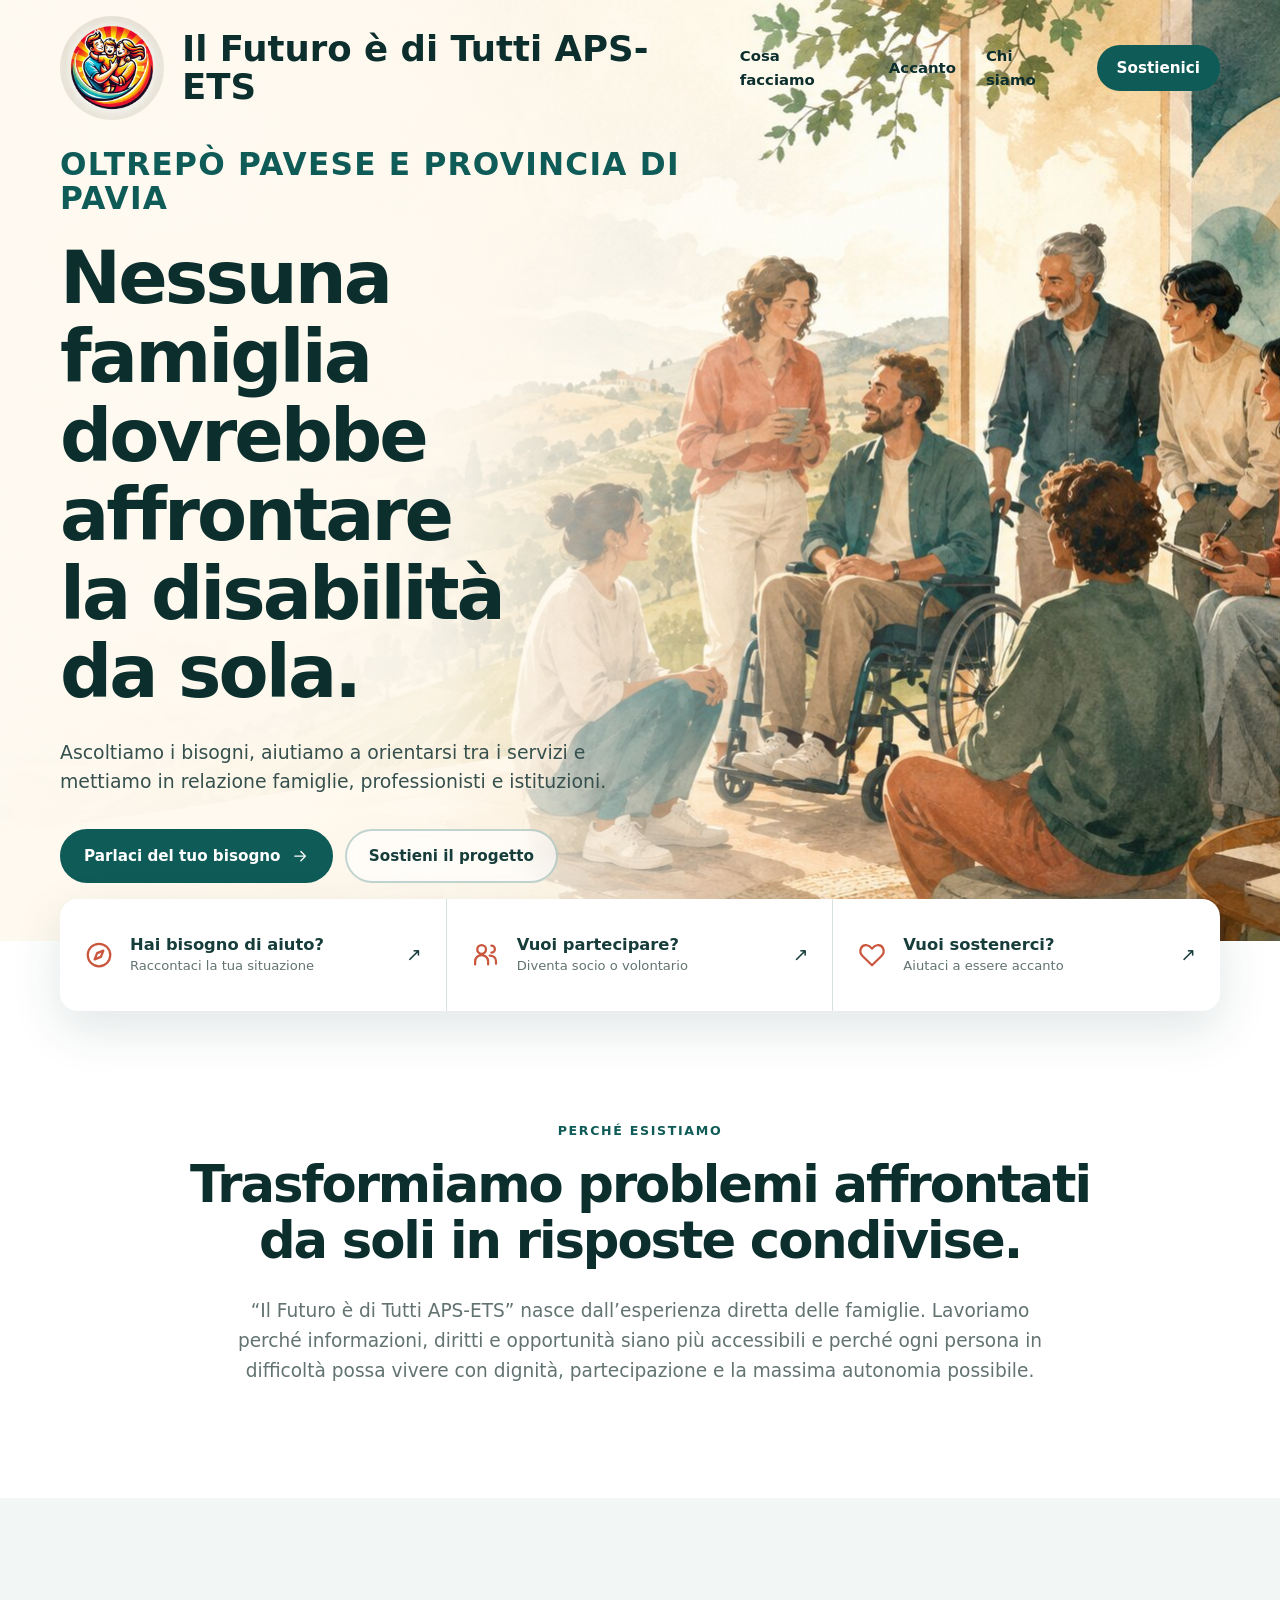
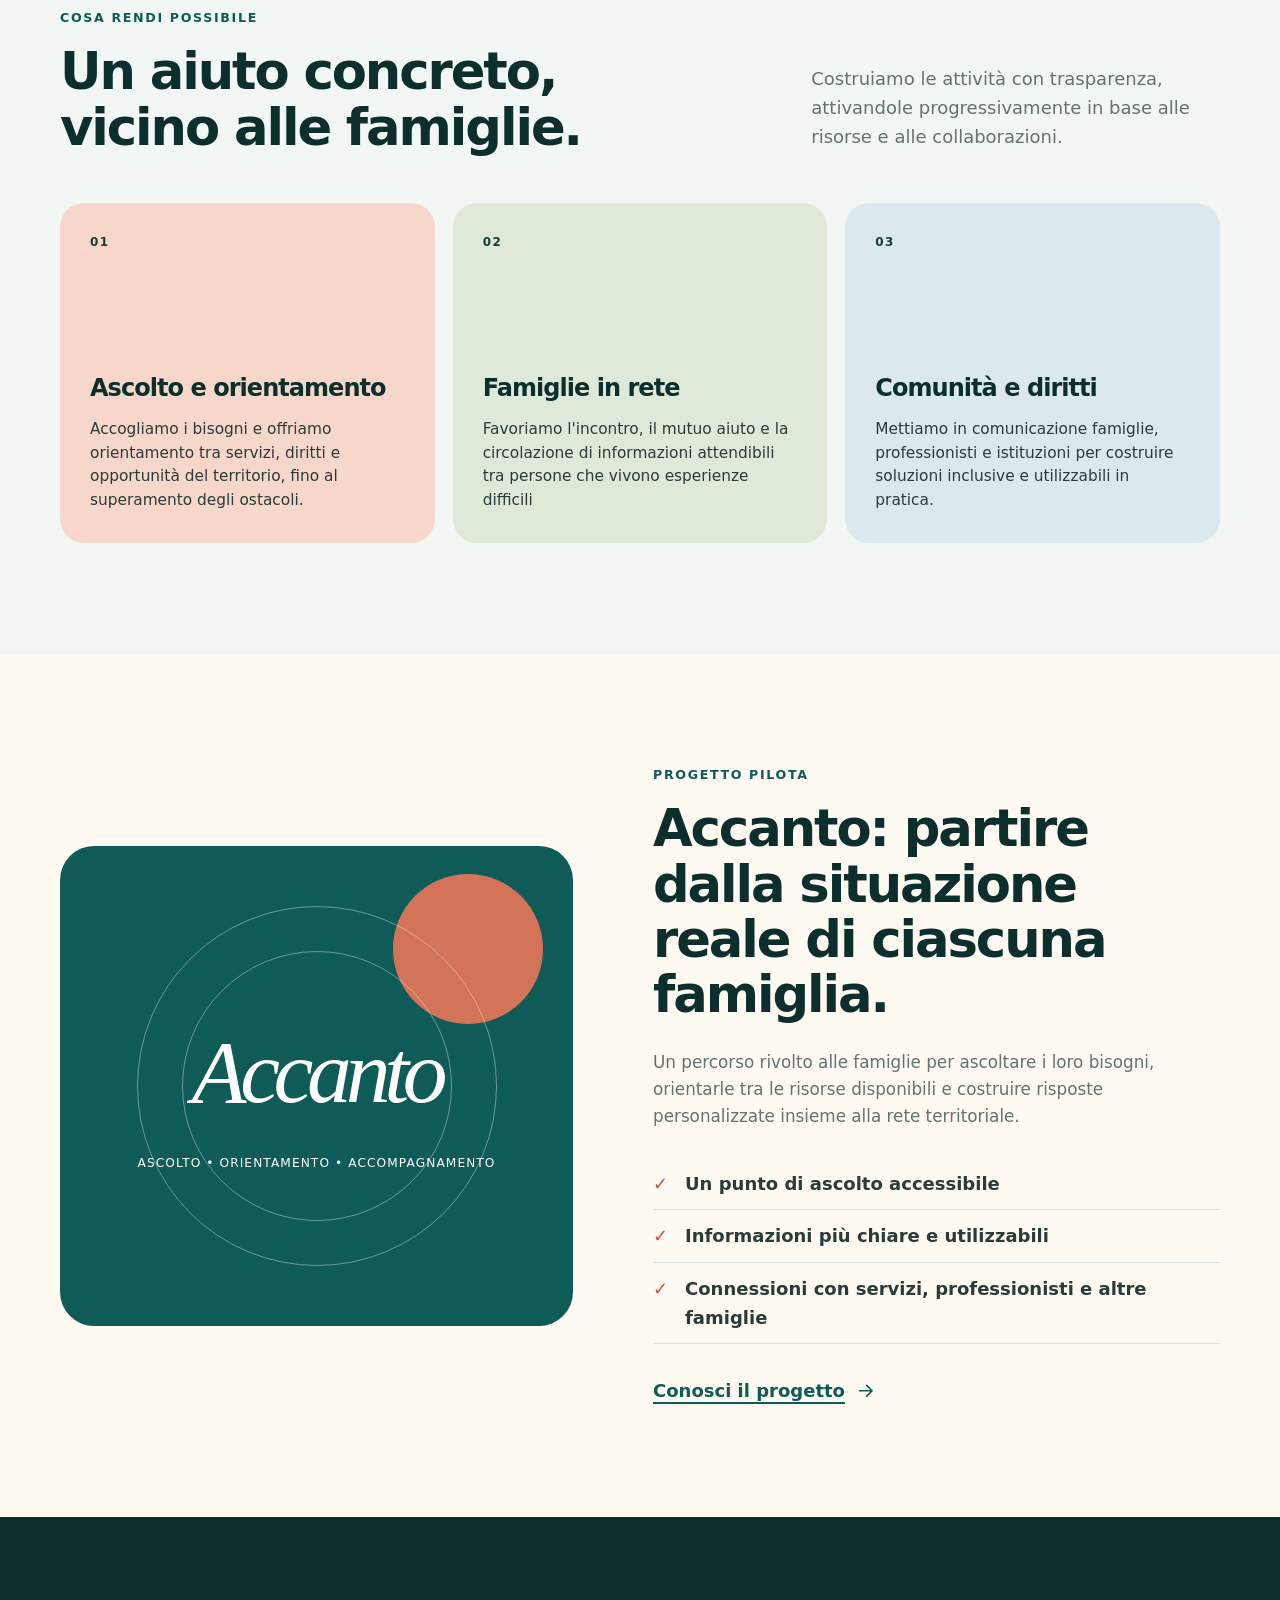
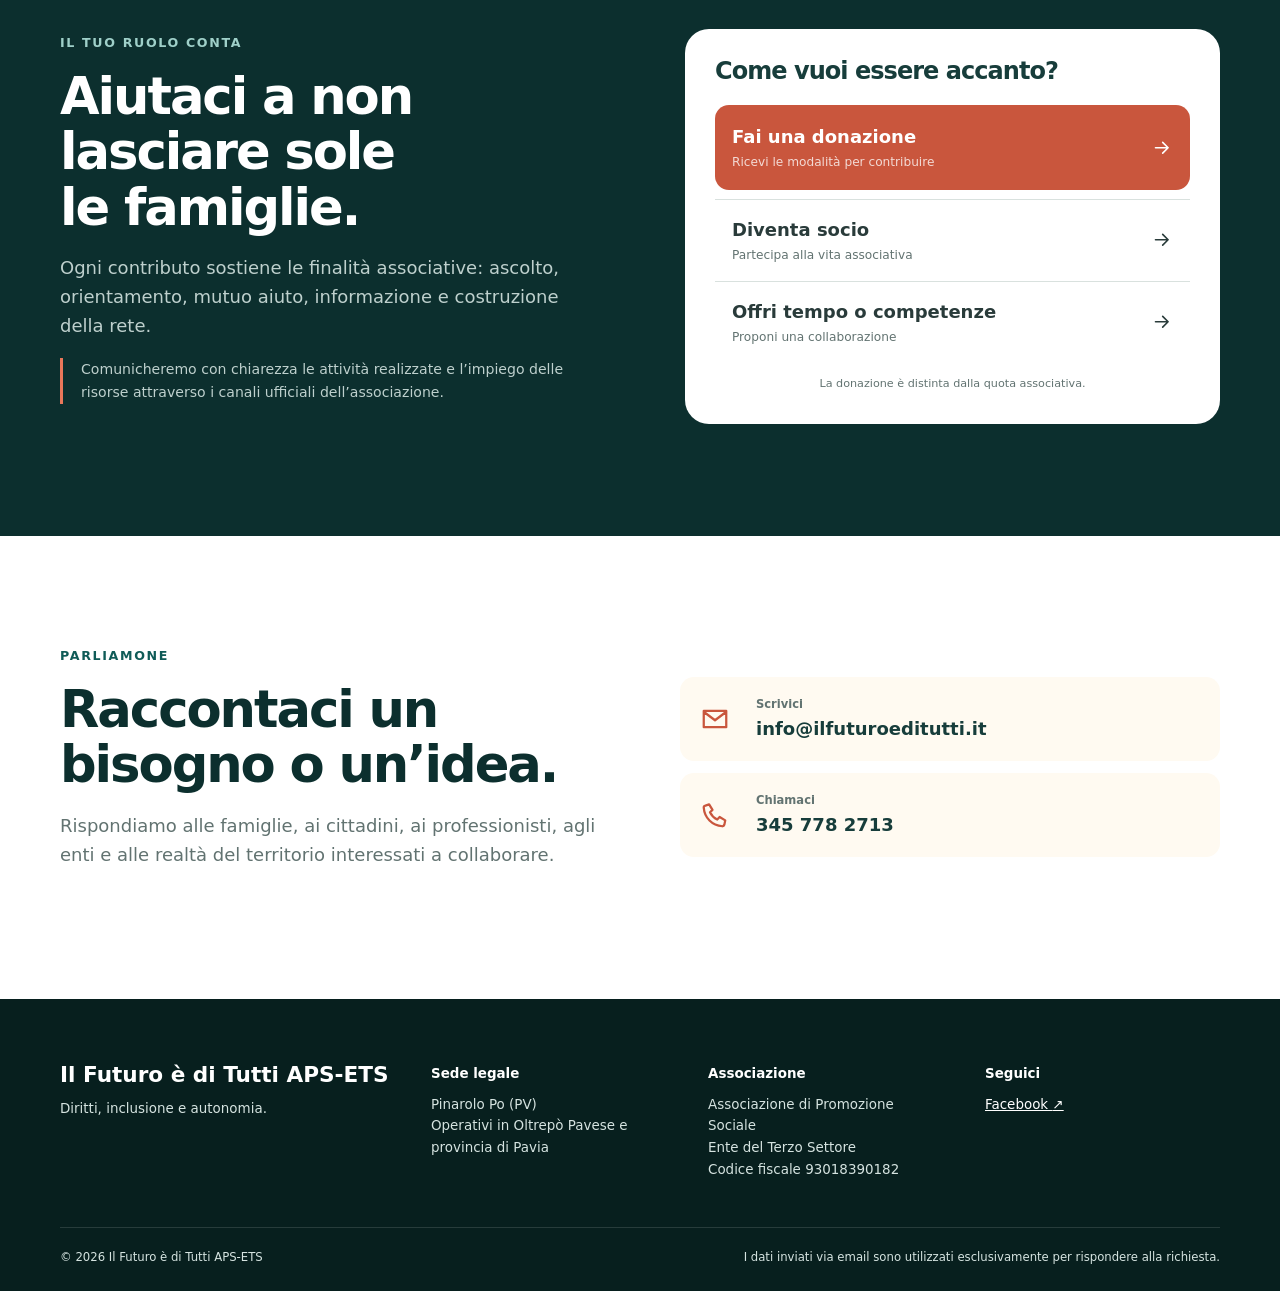
==== commit da82a5f8: "Adatta percorsi al dominio personalizzato" ====
--- a/index.html
+++ b/index.html
@@ -1 +1 @@
-<!DOCTYPE html><html lang="it"><head><meta charSet="utf-8"/><meta name="viewport" content="width=device-width, initial-scale=1"/><link rel="preload" href="/il-futuro-e-di-tutti/logo-il-futuro.jpg" as="image"/><link rel="preload" href="/il-futuro-e-di-tutti/hero-community.jpg" as="image"/><link rel="stylesheet" href="/il-futuro-e-di-tutti/_next/static/chunks/1k6n_zkvp4ied.css" data-precedence="next"/><link rel="preload" as="script" fetchPriority="low" href="/il-futuro-e-di-tutti/_next/static/chunks/3l04zcqx63h3y.js"/><script src="/il-futuro-e-di-tutti/_next/static/chunks/23_-rp9lowus-.js" async=""></script><script src="/il-futuro-e-di-tutti/_next/static/chunks/1mh6a-0e61pyc.js" async=""></script><script src="/il-futuro-e-di-tutti/_next/static/chunks/turbopack-38b8v9h8osnhx.js" async=""></script><script src="/il-futuro-e-di-tutti/_next/static/chunks/3fntmmi971322.js" async=""></script><title>Il Futuro è di Tutti APS-ETS | Accanto alle persone e alle famiglie</title><meta name="description" content="Associazione dell’Oltrepò Pavese accanto alle persone con disabilità, alle famiglie e ai caregiver: ascolto, orientamento, rete e inclusione."/><meta property="og:title" content="Il Futuro è di Tutti APS-ETS"/><meta property="og:description" content="Nessuna persona e nessuna famiglia dovrebbe essere lasciata sola."/><meta property="og:locale" content="it_IT"/><meta property="og:image" content="https://www.ilfuturoeditutti.it/hero-community.jpg"/><meta property="og:image:width" content="1674"/><meta property="og:image:height" content="940"/><meta property="og:type" content="website"/><meta name="twitter:card" content="summary_large_image"/><meta name="twitter:title" content="Il Futuro è di Tutti APS-ETS"/><meta name="twitter:description" content="Nessuna persona e nessuna famiglia dovrebbe essere lasciata sola."/><meta name="twitter:image" content="https://www.ilfuturoeditutti.it/hero-community.jpg"/><meta name="twitter:image:width" content="1674"/><meta name="twitter:image:height" content="940"/><script src="/il-futuro-e-di-tutti/_next/static/chunks/0cz1d0mv5g_q7.js" noModule=""></script></head><body><div hidden=""><!--$--><!--/$--></div><main><a class="skip-link" href="#contenuto">Vai al contenuto</a><header class="site-header"><div class="container header-inner"><a class="brand" href="/il-futuro-e-di-tutti/" aria-label="Il Futuro è di Tutti APS-ETS, home"><img class="brand-logo" src="/il-futuro-e-di-tutti/logo-il-futuro.jpg" alt="" aria-hidden="true"/><span class="brand-name">Il Futuro è di Tutti APS-ETS</span></a><nav class="desktop-nav" aria-label="Navigazione principale"><a href="/il-futuro-e-di-tutti/cosa-facciamo/">Cosa facciamo</a><a href="/il-futuro-e-di-tutti/accanto/">Accanto</a><a href="/il-futuro-e-di-tutti/chi-siamo/">Chi siamo</a><a class="button button-small" href="/il-futuro-e-di-tutti/sostienici/">Sostienici</a></nav><details class="mobile-menu"><summary aria-label="Apri il menu">Menu</summary><nav aria-label="Navigazione mobile"><a href="/il-futuro-e-di-tutti/cosa-facciamo/">Cosa facciamo</a><a href="/il-futuro-e-di-tutti/accanto/">Accanto</a><a href="/il-futuro-e-di-tutti/chi-siamo/">Chi siamo</a><a href="/il-futuro-e-di-tutti/sostienici/">Sostienici</a></nav></details></div></header><section class="hero" id="inizio"><img class="hero-image" src="/il-futuro-e-di-tutti/hero-community.jpg" alt="Una comunità di persone che dialoga e costruisce soluzioni insieme"/><div class="hero-shade"></div><div class="container hero-inner" id="contenuto"><div class="hero-copy"><p class="eyebrow">Oltrepò Pavese e provincia di Pavia</p><h1>Nessuna famiglia dovrebbe affrontare la disabilità da sola.</h1><p class="hero-lead">Ascoltiamo i bisogni, aiutiamo a orientarsi tra i servizi e mettiamo in relazione le famiglie, i professionisti e le istituzioni.</p><div class="hero-actions"><a class="button" href="/il-futuro-e-di-tutti/cosa-facciamo/#orientamento">Chiedi orientamento <svg viewBox="0 0 24 24" aria-hidden="true"><path d="M5 12h14M13 6l6 6-6 6"></path></svg></a><a class="button button-secondary" href="/il-futuro-e-di-tutti/sostienici/">Sostieni il progetto</a></div><p class="hero-note">Ascolto, orientamento e rete sul territorio.</p></div></div></section><section class="quick-actions" aria-label="Azioni rapide"><div class="container quick-grid"><a href="/il-futuro-e-di-tutti/cosa-facciamo/#orientamento"><svg viewBox="0 0 24 24" aria-hidden="true"><circle cx="12" cy="12" r="9"></circle><path d="m15.5 8.5-2 5-5 2 2-5z"></path></svg><span><strong>Hai bisogno?</strong> Raccontaci la tua situazione</span><span aria-hidden="true">↗</span></a><a href="/il-futuro-e-di-tutti/sostienici/#socio"><svg viewBox="0 0 24 24" aria-hidden="true"><path d="M8.5 11a3.5 3.5 0 1 0 0-7 3.5 3.5 0 0 0 0 7Zm7.8-.9a2.8 2.8 0 1 0 0-5.6m-13 15v-2.2c0-3 2.3-5.3 5.2-5.3s5.2 2.3 5.2 5.3v2.2m1.2-7.1c3.1 0 5.1 2 5.1 4.6v1.9"></path></svg><span><strong>Vuoi partecipare?</strong> Diventa socio o volontario</span><span aria-hidden="true">↗</span></a><a href="/il-futuro-e-di-tutti/sostienici/#donazione"><svg viewBox="0 0 24 24" aria-hidden="true"><path d="M12 20.2 4.6 13C.7 9.2 3.3 3.3 8.1 4.2c1.6.3 2.8 1.3 3.9 2.7 1.1-1.4 2.3-2.4 3.9-2.7 4.8-.9 7.4 5 3.5 8.8z"></path></svg><span><strong>Vuoi sostenerci?</strong> Aiutaci a essere accanto</span><span aria-hidden="true">↗</span></a></div></section><section class="section intro-section" id="chi-siamo"><div class="container narrow-center"><p class="eyebrow dark">Perché esistiamo</p><h2>Trasformiamo problemi affrontati da soli in risposte condivise.</h2><p class="section-lead">“Il Futuro è di Tutti APS-ETS” nasce dall’esperienza diretta delle famiglie. Lavoriamo perché informazioni, diritti e opportunità siano più accessibili e perché ogni persona in difficoltà possa vivere con dignità, partecipazione e la massima autonomia possibile.</p></div></section><section class="section pale-section" id="cosa-facciamo"><div class="container"><div class="section-heading split-heading"><div><p class="eyebrow dark">Cosa rendi possibile</p><h2>Un aiuto concreto, vicino alle famiglie.</h2></div><p>Costruiamo le attività con trasparenza, attivandole progressivamente in base alle risorse e alle collaborazioni.</p></div><div class="feature-grid"><article class="feature-card coral"><span class="number">01</span><h3>Ascolto e orientamento</h3><p>Accogliamo i bisogni e offriamo un primo orientamento tra servizi, diritti e opportunità del territorio, fino al superamento degli ostacoli.</p></article><article class="feature-card green"><span class="number">02</span><h3>Famiglie in rete</h3><p>Favoriamo l&#x27;incontro, il mutuo aiuto e la circolazione di informazioni attendibili tra persone che vivono esperienze simili.</p></article><article class="feature-card blue"><span class="number">03</span><h3>Comunità e diritti</h3><p>Mettiamo in comunicazione famiglie, professionisti e istituzioni per costruire soluzioni inclusive e utilizzabili nella vita reale.</p></article></div></div></section><section class="section project-section" id="accanto"><div class="container project-grid"><div class="project-visual" aria-hidden="true"><div class="orbit orbit-one"></div><div class="orbit orbit-two"></div><div class="project-word">Accanto</div><p>ascolto • orientamento • accompagnamento</p></div><div class="project-copy"><p class="eyebrow dark">Progetto pilota</p><h2>Accanto: partire dalla situazione reale di ciascuna famiglia.</h2><p>Un percorso rivolto alle famiglie per ascoltare i loro bisogni, orientarle tra le risorse disponibili e costruire risposte personalizzate insieme alla rete territoriale.</p><ul class="check-list"><li>Un punto di ascolto accessibile</li><li>Informazioni più chiare e utilizzabili</li><li>Connessioni con servizi, professionisti e altre famiglie</li></ul><a class="text-link" href="/il-futuro-e-di-tutti/accanto/">Conosci il progetto <svg viewBox="0 0 24 24" aria-hidden="true"><path d="M5 12h14M13 6l6 6-6 6"></path></svg></a></div></div></section><section class="section support-section" id="sostienici"><div class="container support-grid"><div><p class="eyebrow light">Il tuo ruolo conta</p><h2>Aiutaci a non lasciare sole le famiglie.</h2><p>Ogni contributo sostiene le finalità associative: ascolto, orientamento, mutuo aiuto, informazione e costruzione della rete.</p><p class="transparency-note">Comunicheremo con chiarezza le attività realizzate e l’impiego delle risorse attraverso i canali ufficiali dell’associazione.</p></div><div class="support-card"><h3>Come vuoi essere accanto?</h3><a class="support-option primary" href="/il-futuro-e-di-tutti/sostienici/#donazione"><span><strong>Fai una donazione</strong><small>Ricevi le modalità per contribuire</small></span><svg viewBox="0 0 24 24" aria-hidden="true"><path d="M5 12h14M13 6l6 6-6 6"></path></svg></a><a class="support-option" href="/il-futuro-e-di-tutti/sostienici/#socio"><span><strong>Diventa socio</strong><small>Partecipa alla vita associativa</small></span><svg viewBox="0 0 24 24" aria-hidden="true"><path d="M5 12h14M13 6l6 6-6 6"></path></svg></a><a class="support-option" href="/il-futuro-e-di-tutti/sostienici/#volontariato"><span><strong>Offri tempo o competenze</strong><small>Proponi una collaborazione</small></span><svg viewBox="0 0 24 24" aria-hidden="true"><path d="M5 12h14M13 6l6 6-6 6"></path></svg></a><p class="payment-note">La donazione è distinta dalla quota associativa.</p></div></div></section><section class="section contact-section" id="contatti"><div class="container contact-grid"><div><p class="eyebrow dark">Parliamone</p><h2>Raccontaci un bisogno o un’idea.</h2><p>Rispondiamo alle famiglie, ai cittadini, ai professionisti, agli enti e alle realtà del territorio interessati a collaborare.</p></div><div class="contact-links"><a href="mailto:info@ilfuturoeditutti.it"><svg viewBox="0 0 24 24" aria-hidden="true"><path d="M3 5.5h18v13H3zM4 7l8 6 8-6"></path></svg><span><small>Scrivici</small>info@ilfuturoeditutti.it</span></a><a href="tel:+393457782713"><svg viewBox="0 0 24 24" aria-hidden="true"><path d="M7.3 3.5 10 7.9 8 9.8c1.2 2.6 3.2 4.6 5.8 5.8l1.9-2 4.5 2.7-.7 3.4c-.2.8-.9 1.3-1.7 1.3C9.7 20.4 3.6 14.3 3 6.2c-.1-.8.5-1.5 1.3-1.7z"></path></svg><span><small>Chiamaci</small>345 778 2713</span></a></div></div></section><footer class="site-footer"><div class="container footer-top"><div class="footer-brand"><span class="brand-name">Il Futuro è di Tutti APS-ETS</span><p>Diritti, inclusione e autonomia.</p></div><div><strong>Sede legale</strong><p>Pinarolo Po (PV)<br/>Operativi in Oltrepò Pavese e provincia di Pavia</p></div><div><strong>Associazione</strong><p>Associazione di Promozione Sociale<br/>Ente del Terzo Settore<br/>Codice fiscale 93018390182</p></div><div><strong>Seguici</strong><p><a href="https://www.facebook.com/1216656081533587" target="_blank" rel="noreferrer">Facebook <span aria-hidden="true">↗</span></a></p></div></div><div class="container footer-bottom"><p>© 2026 Il Futuro è di Tutti APS-ETS</p><p>I dati inviati via email sono utilizzati esclusivamente per rispondere alla richiesta.</p></div></footer><a class="mobile-sticky" href="/il-futuro-e-di-tutti/sostienici/">Sostienici <svg viewBox="0 0 24 24" aria-hidden="true"><path d="M12 20.2 4.6 13C.7 9.2 3.3 3.3 8.1 4.2c1.6.3 2.8 1.3 3.9 2.7 1.1-1.4 2.3-2.4 3.9-2.7 4.8-.9 7.4 5 3.5 8.8z"></path></svg></a></main><!--$--><!--/$--><script src="/il-futuro-e-di-tutti/_next/static/chunks/3l04zcqx63h3y.js" id="_R_" async=""></script><script>(self.__next_f=self.__next_f||[]).push([0])</script><script>self.__next_f.push([1,"1:\"$Sreact.fragment\"\n2:I[39756,[\"/il-futuro-e-di-tutti/_next/static/chunks/3fntmmi971322.js\"],\"default\"]\n3:I[37457,[\"/il-futuro-e-di-tutti/_next/static/chunks/3fntmmi971322.js\"],\"default\"]\nf:I[68027,[\"/il-futuro-e-di-tutti/_next/static/chunks/3fntmmi971322.js\"],\"default\",1]\n:HL[\"/il-futuro-e-di-tutti/_next/static/chunks/1k6n_zkvp4ied.css\",\"style\"]\n:HL[\"/il-futuro-e-di-tutti/logo-il-futuro.jpg\",\"image\"]\n:HL[\"/il-futuro-e-di-tutti/hero-community.jpg\",\"image\"]\n0:{\"P\":null,\"c\":[\"\",\"\"],\"q\":\"\",\"i\":false,\"f\":[[[\"\",{\"children\":[\"__PAGE__\",{},\"$undefined\",\"$undefined\",4608]},\"$undefined\",\"$undefined\",4624],[[\"$\",\"$1\",\"c\",{\"children\":[[[\"$\",\"link\",\"0\",{\"rel\":\"stylesheet\",\"href\":\"/il-futuro-e-di-tutti/_next/static/chunks/1k6n_zkvp4ied.css\",\"precedence\":\"next\",\"crossOrigin\":\"$undefined\",\"nonce\":\"$undefined\"}],[\"$\",\"script\",\"script-0\",{\"src\":\"/il-futuro-e-di-tutti/_next/static/chunks/3fntmmi971322.js\",\"async\":true,\"nonce\":\"$undefined\"}]],[\"$\",\"html\",null,{\"lang\":\"it\",\"children\":[\"$\",\"body\",null,{\"children\":[\"$\",\"$L2\",null,{\"parallelRouterKey\":\"children\",\"error\":\"$undefined\",\"errorStyles\":\"$undefined\",\"errorScripts\":\"$undefined\",\"template\":[\"$\",\"$L3\",null,{}],\"templateStyles\":\"$undefined\",\"templateScripts\":\"$undefined\",\"notFound\":[[[\"$\",\"title\",null,{\"children\":\"404: This page could not be found.\"}],[\"$\",\"div\",null,{\"style\":{\"fontFamily\":\"system-ui,\\\"Segoe UI\\\",Roboto,Helvetica,Arial,sans-serif,\\\"Apple Color Emoji\\\",\\\"Segoe UI Emoji\\\"\",\"height\":\"100vh\",\"textAlign\":\"center\",\"display\":\"flex\",\"flexDirection\":\"column\",\"alignItems\":\"center\",\"justifyContent\":\"center\"},\"children\":[\"$\",\"div\",null,{\"children\":[[\"$\",\"style\",null,{\"dangerouslySetInnerHTML\":{\"__html\":\"body{color:#000;background:#fff;margin:0}.next-error-h1{border-right:1px solid rgba(0,0,0,.3)}@media (prefers-color-scheme:dark){body{color:#fff;background:#000}.next-error-h1{border-right:1px solid rgba(255,255,255,.3)}}\"}}],[\"$\",\"h1\",null,{\"className\":\"next-error-h1\",\"style\":{\"display\":\"inline-block\",\"margin\":\"0 20px 0 0\",\"padding\":\"0 23px 0 0\",\"fontSize\":24,\"fontWeight\":500,\"verticalAlign\":\"top\",\"lineHeight\":\"49px\"},\"children\":404}],[\"$\",\"div\",null,{\"style\":{\"display\":\"inline-block\"},\"children\":[\"$\",\"h2\",null,{\"style\":{\"fontSize\":14,\"fontWeight\":400,\"lineHeight\":\"49px\",\"margin\":0},\"children\":\"This page could not be found.\"}]}]]}]}]],[]],\"forbidden\":\"$undefined\",\"unauthorized\":\"$undefined\"}]}]}]]}],{\"children\":[[\"$\",\"$1\",\"c\",{\"children\":[[\"$\",\"main\",null,{\"children\":[[\"$\",\"a\",null,{\"className\":\"skip-link\",\"href\":\"#contenuto\",\"children\":\"Vai al contenuto\"}],[\"$\",\"header\",null,{\"className\":\"site-header\",\"children\":[\"$\",\"div\",null,{\"className\":\"container header-inner\",\"children\":[[\"$\",\"a\",null,{\"className\":\"brand\",\"href\":\"/il-futuro-e-di-tutti/\",\"aria-label\":\"Il Futuro è di Tutti APS-ETS, home\",\"children\":[[\"$\",\"img\",null,{\"className\":\"brand-logo\",\"src\":\"/il-futuro-e-di-tutti/logo-il-futuro.jpg\",\"alt\":\"\",\"aria-hidden\":\"true\"}],[\"$\",\"span\",null,{\"className\":\"brand-name\",\"children\":\"Il Futuro è di Tutti APS-ETS\"}]]}],[\"$\",\"nav\",null,{\"className\":\"desktop-nav\",\"aria-label\":\"Navigazione principale\",\"children\":[[\"$\",\"a\",null,{\"href\":\"/il-futuro-e-di-tutti/cosa-facciamo/\",\"children\":\"Cosa facciamo\"}],[\"$\",\"a\",null,{\"href\":\"/il-futuro-e-di-tutti/accanto/\",\"children\":\"Accanto\"}],[\"$\",\"a\",null,{\"href\":\"/il-futuro-e-di-tutti/chi-siamo/\",\"children\":\"Chi siamo\"}],[\"$\",\"a\",null,{\"className\":\"button button-small\",\"href\":\"/il-futuro-e-di-tutti/sostienici/\",\"children\":\"Sostienici\"}]]}],[\"$\",\"details\",null,{\"className\":\"mobile-menu\",\"children\":[[\"$\",\"summary\",null,{\"aria-label\":\"Apri il menu\",\"children\":\"Menu\"}],[\"$\",\"nav\",null,{\"aria-label\":\"Navigazione mobile\",\"children\":[[\"$\",\"a\",null,{\"href\":\"/il-futuro-e-di-tutti/cosa-facciamo/\",\"children\":\"Cosa facciamo\"}],[\"$\",\"a\",null,{\"href\":\"/il-futuro-e-di-tutti/accanto/\",\"children\":\"Accanto\"}],[\"$\",\"a\",null,{\"href\":\"/il-futuro-e-di-tutti/chi-siamo/\",\"children\":\"Chi siamo\"}],[\"$\",\"a\",null,{\"href\":\"/il-futuro-e-di-tutti/sostienici/\",\"children\":\"Sostienici\"}]]}]]}]]}]}],[\"$\",\"section\",null,{\"className\":\"hero\",\"id\":\"inizio\",\"children\":[[\"$\",\"img\",null,{\"className\":\"hero-image\",\"src\":\"/il-futuro-e-di-tutti/hero-community.jpg\",\"alt\":\"Una comunità di persone che dialoga e costruisce soluzioni insieme\"}],[\"$\",\"div\",null,{\"className\":\"hero-shade\"}],[\"$\",\"div\",null,{\"className\":\"container hero-inner\",\"id\":\"contenuto\",\"children\":[\"$\",\"div\",null,{\"className\":\"hero-copy\",\"children\":[[\"$\",\"p\",null,{\"className\":\"eyebrow\",\"children\":\"Oltrepò Pavese e provincia di Pavia\"}],[\"$\",\"h1\",null,{\"children\":\"Nessuna famiglia dovrebbe affrontare la disabilità da sola.\"}],[\"$\",\"p\",null,{\"className\":\"hero-lead\",\"children\":\"Ascoltiamo i bisogni, aiutiamo a orientarsi tra i servizi e mettiamo in relazione le famiglie, i professionisti e le istituzioni.\"}],[\"$\",\"div\",null,{\"className\":\"hero-actions\",\"children\":[[\"$\",\"a\",null,{\"className\":\"button\",\"href\":\"/il-futuro-e-di-tutti/cosa-facciamo/#orientamento\",\"children\":[\"Chiedi orientamento \",[\"$\",\"svg\",null,{\"viewBox\":\"0 0 24 24\",\"aria-hidden\":\"true\",\"children\":[\"$\",\"path\",null,{\"d\":\"M5 12h14M13 6l6 6-6 6\"}]}]]}],[\"$\",\"a\",null,{\"className\":\"button button-secondary\",\"href\":\"/il-futuro-e-di-tutti/sostienici/\",\"children\":\"Sostieni il progetto\"}]]}],\"$L4\"]}]}]]}],\"$L5\",\"$L6\",\"$L7\",\"$L8\",\"$L9\",\"$La\",\"$Lb\",\"$Lc\"]}],null,\"$Ld\"]}],{},null,false,null]},null,false,null],\"$Le\",false]],\"m\":\"$undefined\",\"G\":[\"$f\",[\"$L10\"]],\"S\":true,\"h\":null,\"r\":\"$undefined\",\"s\":\"$undefined\",\"a\":\"$undefined\",\"l\":\"$undefined\",\"p\":\"$undefined\",\"d\":\"$undefined\",\"b\":\"uuFWZFNwGywKc1lv4XoxF\"}\n11:I[97367,[\"/il-futuro-e-di-tutti/_next/static/chunks/3fntmmi971322.js\"],\"OutletBoundary\"]\n12:\"$Sreact.suspense\"\n14:I[97367,[\"/il-futuro-e-di-tutti/_next/static/chunks/3fntmmi971322.js\"],\"ViewportBoundary\"]\n16:I[97367,[\"/il-futuro-e-di-tutti/_next/static/chunks/3fntmmi971322.js\"],\"MetadataBoundary\"]\n4:[\"$\",\"p\",null,{\"className\":\"hero-note\",\"children\":\"Ascolto, orientamento e rete sul territorio.\"}]\n5:[\"$\",\"section\",null,{\"className\":\"quick-actions\",\"aria-label\":\"Azioni rapide\",\"children\":[\"$\",\"div\",null,{\"className\":\"container quick-grid\",\"children\":[[\"$\",\"a\",null,{\"href\":\"/il-futuro-e-di-tutti/cosa-facciamo/#orientamento\",\"children\":[[\"$\",\"svg\",null,{\"viewBox\":\"0 0 24 24\",\"aria-hidden\":\"true\",\"children\":[[\"$\",\"circle\",null,{\"cx\":\"12\",\"cy\":\"12\",\"r\":\"9\"}],[\"$\",\"path\",null,{\"d\":\"m15.5 8.5-2 5-5 2 2-5z\"}]]}],[\"$\",\"span\",null,{\"children\":[[\"$\",\"strong\",null,{\"children\":\"Hai bisogno?\"}],\" Raccontaci la tua situazione\"]}],[\"$\",\"span\",null,{\"aria-hidden\":\"true\",\"children\":\"↗\"}]]}],[\"$\",\"a\",null,{\"href\":\"/il-futuro-e-di-tutti/sostienici/#socio\",\"children\":[[\"$\",\"svg\",null,{\"viewBox\":\"0 0 24 24\",\"aria-hidden\":\"true\",\"children\":[\"$\",\"path\",null,{\"d\":\"M8.5 11a3.5 3.5 0 1 0 0-7 3.5 3.5 0 0 0 0 7Zm7.8-.9a2.8 2.8 0 1 0 0-5.6m-13 15v-2.2c0-3 2.3-5.3 5.2-5.3s5.2 2.3 5.2 5.3v2.2m1.2-7.1c3.1 0 5.1 2 5.1 4.6v1.9\"}]}],[\"$\",\"span\",null,{\"children\":[[\"$\",\"strong\",null,{\"children\":\"Vuoi partecipare?\"}],\" Diventa socio o volontario\"]}],[\"$\",\"span\",null,{\"aria-hidden\":\"true\",\"children\":\"↗\"}]]}],[\"$\",\"a\",null,{\"href\":\"/il-futuro-e-di-tutti/sostienici/#donazione\",\"children\":[[\"$\",\"svg\",null,{\"viewBox\":\"0 0 24 24\",\"aria-hidden\":\"true\",\"children\":[\"$\",\"path\",null,{\"d\":\"M12 20.2 4.6 13C.7 9.2 3.3 3.3 8.1 4.2c1.6.3 2.8 1.3 3.9 2.7 1.1-1.4 2.3-2.4 3.9-2.7 4.8-.9 7.4 5 3.5 8.8z\"}]}],[\"$\",\"span\",null,{\"children\":[[\"$\",\"strong\",null,{\"children\":\"Vuoi sostenerci?\"}],\" Aiutaci a essere accanto\"]}],[\"$\",\"span\",null,{\"aria-hidden\":\"true\",\"children\":\"↗\"}]]}]]}]}]\n6:[\"$\",\"section\",null,{\"className\":\"section intro-section\",\"id\":\"chi-siamo\",\"children\":[\"$\",\"div\",null,{\"className\":\"container narrow-center\",\"children\":[[\"$\",\"p\",null,{\"className\":\"eyebrow dark\",\"children\":\"Perché esistiamo\"}],[\"$\",\"h2\",null,{\"children\":\"Trasformiamo problemi affrontati da soli in risposte condivise.\"}],[\"$\",\"p\",null,{\"className\":\"section-lead\",\"children\":\"“Il Futuro è di Tutti APS-ETS” nasce dall’esperienza diretta delle famiglie. Lavoriamo perché informazioni, diritti e opportunità siano più accessibili e perché ogni persona in difficoltà possa vivere con dignità, partecipazione e la massima autonomia possibile.\"}]]}]}]\n7:[\"$\",\"section\",null,{\"className\":\"section pale-section\",\"id\":\"cosa-facciamo\",\"children\":[\"$\",\"div\",null,{\"className\":\"container\",\"children\":[[\"$\",\"div\",null,{\"className\":\"section-heading split-heading\",\"children\":[[\"$\",\"div\",null,{\"children\":[[\"$\",\"p\",null,{\"className\":\"eyebrow dark\",\"children\":\"Cosa rendi possibile\"}],[\"$\",\"h2\",null,{\"children\":\"Un aiuto concreto, vicino alle famiglie.\"}]]}],[\"$\",\"p\",null,{\"children\":\"Costruiamo le attività con trasparenza, attivandole progressivamente in base alle risorse e alle collaborazioni.\"}]]}],[\"$\",\"div\",null,{\"className\":\"feature-grid\",\"children\":[[\"$\",\"article\",null,{\"className\":\"feature-card coral\",\"children\":[[\"$\",\"span\",null,{\"className\":\"number\",\"children\":\"01\"}],[\"$\",\"h3\",null,{\"children\":\"Ascolto e orientamento\"}],[\"$\",\"p\",null,{\"children\":\"Accogliamo i bisogni e offriamo un primo orientamento tra servizi, diritti e opportunità del territorio, fino al superamento degli ostacoli.\"}]]}],[\"$\",\"article\",null,{\"className\":\"feature-card green\",\"children\":[[\"$\",\"span\",null,{\"className\":\"number\",\"children\":\"02\"}],[\"$\",\"h3\",null,{\"children\":\"Famiglie in rete\"}],[\"$\",\"p\",null,{\"children\":\"Favoriamo l'incontro, il mutuo aiuto e la circolazione di informazioni attendibili tra persone che vivono esperienze simili.\"}]]}],[\"$\",\"article\",null,{\"className\":\"feature-card blue\",\"children\":[[\"$\",\"span\",null,{\"className\":\"number\",\"children\":\"03\"}],[\"$\",\"h3\",null,{\"children\":\"Comunità e diritti\"}],[\"$\",\"p\",null,{\"children\":\"Mettiamo in comunicazione famiglie, professionisti e istituzioni per costruire soluzioni inclusive e utilizzabili nella vita reale.\"}]]}]]}]]}]}]\n8:[\"$\",\"section\",null,{\"className\":\"section project-section\",\"id\":\"accanto\",\"children\":[\"$\",\"div\",null,{\"className\":\"container project-grid\",\"children\":[[\"$\",\"div\",null,{\"className\":\"project-visual\",\"aria-hidden\":\"true\",\"children\":[[\"$\",\"div\",null,{\"className\":\"orbit orbit-one\"}],[\"$\",\"div\",null,{\"className\":\"orbit orbit-two\"}],[\"$\",\"div\",null,{\"className\":\"project-word\",\"children\":\"Accanto\"}],[\"$\",\"p\",null,{\"children\":\"ascolto • orientamento • accompagnamento\"}]]}],[\"$\",\"div\",null,{\"className\":\"project-copy\",\"children\":[[\"$\",\"p\",null,{\"className\":\"eyebrow dark\",\"children\":\"Progetto pilota\"}],[\"$\",\"h2\",null,{\"children\":\"Accanto: partire dalla situazione reale di ciascuna famiglia.\"}],[\"$\",\"p\",null,{\"children\":\"Un percorso rivolto alle famiglie per ascoltare i loro bisogni, orientarle tra le risorse disponibili e costruire risposte personalizzate insieme alla rete territoriale.\"}],[\"$\",\"ul\",null,{\"className\":\"check-list\",\"children\":[[\"$\",\"li\",null,{\"children\":\"Un punto di ascolto accessibile\"}],[\"$\",\"li\",null,{\"children\":\"Informazioni più chiare e utilizzabili\"}],[\"$\",\"li\",null,{\"children\":\"Connessioni con servizi, professionisti e altre famiglie\"}]]}],[\"$\",\"a\",null,{\"className\":\"text-link\",\"href\":\"/il-futuro-e-di-tutti/accanto/\",\"children\":[\"Conosci il progetto \",[\"$\",\"svg\",null,{\"viewBox\":\"0 0 24 24\",\"aria-hidden\":\"true\",\"children\":[\"$\",\"path\",null,{\"d\":\"M5 12h14M13 6l6 6-6 6\"}]}]]}]]}]]}]}]\n9:[\"$\",\"section\",null,{\"className\":\"section support-section\",\"id\":\"sostienici\",\"children\":[\"$\",\"div\",null,{\"className\":\"container support-grid\",\"children\":[[\"$\",\"div\",null,{\"children\":[[\"$\",\"p\",null,{\"className\":\"eyebrow light\",\"children\":\"Il tuo ruolo conta\"}],[\"$\",\"h2\",null,{\"children\":\"Aiutaci a non lasciare sole le famiglie.\"}],[\"$\",\"p\",null,{\"children\":\"Ogni contributo sostiene le finalità associative: ascolto, orientamento, mutuo aiuto, informazione e costruzione della rete.\"}],[\"$\",\"p\",null,{\"className\":\"transparency-note\",\"children\":\"Comunicheremo con chiarezza le attività realizzate e l’impiego delle risorse attraverso i canali ufficiali dell’associazione.\"}]]}],[\"$\",\"div\",null,{\"className\":\"support-card\",\"children\":[[\"$\",\"h3\",null,{\"children\":\"Come vuoi essere accanto?\"}],[\"$\",\"a\",null,{\"className\":\"support-option primary\",\"href\":\"/il-futuro-e-di-tutti/sostienici/#donazione\",\"children\":[[\"$\",\"span\",null,{\"children\":[[\"$\",\"strong\",null,{\"children\":\"Fai una donazione\"}],[\"$\",\"small\",null,{\"children\":\"Ricevi le modalità per contribuire\"}]]}],[\"$\",\"svg\",null,{\"viewBox\":\"0 0 24 24\",\"aria-hidden\":\"true\",\"children\":[\"$\",\"path\",null,{\"d\":\"M5 12h14M13 6l6 6-6 6\"}]}]]}],[\"$\",\"a\",null,{\"className\":\"support-option\",\"href\":\"/il-futuro-e-di-tutti/sostienici/#socio\",\"children\":[[\"$\",\"span\",null,{\"children\":[[\"$\",\"strong\",null,{\"children\":\"Diventa socio\"}],[\"$\",\"small\",null,{\"children\":\"Partecipa alla vita associativa\"}]]}],[\"$\",\"svg\",null,{\"viewBox\":\"0 0 24 24\",\"aria-hidden\":\"true\",\"children\":[\"$\",\"path\",null,{\"d\":\"M5 12h14M13 6l6 6-6 6\"}]}]]}],[\"$\",\"a\",null,{\"className\":\"support-option\",\"href\":\"/il-futuro-e-di-tutti/sostienici/#volontariato\",\"children\":[[\"$\",\"span\",null,{\"children\":[[\"$\",\"strong\",null,{\"children\":\"Offri tempo o competenze\"}],[\"$\",\"small\",null,{\"children\":\"Proponi una collaborazione\"}]]}],[\"$\",\"svg\",null,{\"viewBox\":\"0 0 24 24\",\"aria-hidden\":\"true\",\"children\":[\"$\",\"path\",null,{\"d\":\"M5 12h14M13 6l6 6-6 6\"}]}]]}],[\"$\",\"p\",null,{\"className\":\"payment-note\",\"children\":\"La donazione è distinta dalla quota associativa.\"}]]}]]}]}]\na:[\"$\",\"section\",null,{\"className\":\"section contact-section\",\"id\":\"contatti\",\"children\":[\"$\",\"div\",null,{\"className\":\"container contact-grid\",\"children\":[[\"$\",\"div\",null,{\"children\":[[\"$\",\"p\",null,{\"className\":\"eyebrow dark\",\"children\":\"Parliamone\"}],[\"$\",\"h2\",null,{\"children\":\"Raccontaci un bisogno o un’idea.\"}],[\"$\",\"p\",null,{\"children\":\"Rispondiamo alle famiglie, ai cittadini, ai professionisti, agli enti e alle realtà del territorio interessati a collaborare.\"}]]}],[\"$\",\"div\",null,{\"className\":\"contact-links\",\"children\":[[\"$\",\"a\",null,{\"href\":\"mailto:info@ilfuturoeditutti.it\",\"children\":[[\"$\",\"svg\",null,{\"viewBox\":\"0 0 24 24\",\"aria-hidden\":\"true\",\"children\":[\"$\",\"path\",null,{\"d\":\"M3 5.5h18v13H3zM4 7l8 6 8-6\"}]}],[\"$\",\"span\",null,{\"children\":[[\"$\",\"small\",null,{\"children\":\"Scrivici\"}],\"info@ilfuturoeditutti.it\"]}]]}],[\"$\",\"a\",null,{\"href\":\"tel:+393457782713\",\"children\":[[\"$\",\"svg\",null,{\"viewBox\":\"0 0 24 24\",\"aria-hidden\":\"true\",\"children\":[\"$\",\"path\",null,{\"d\":\"M7.3 3.5 10 7.9 8 9.8c1.2 2.6 3.2 4.6 5.8 5.8l1.9-2 4.5 2.7-.7 3.4c-.2.8-.9 1.3-1.7 1.3C9.7 20.4 3.6 14.3 3 6.2c-.1-.8.5-1.5 1.3-1.7z\"}]}],[\"$\",\"span\",null,{\"children\":[[\"$\",\"small\",null,{\"children\":\"Chiamaci\"}],\"345 778 2713\"]}]]}]]}]]}]}]\nb:[\"$\",\"footer\",null,{\"className\":\"site-footer\",\"children\":[[\"$\",\"div\",null,{\"className\":\"container footer-top\",\"children\":[[\"$\",\"div\",null,{\"className\":\"footer-brand\",\"children\":[[\"$\",\"span\",null,{\"className\":\"brand-name\",\"children\":\"Il Futuro è di Tutti APS-ETS\"}],[\"$\",\"p\",null,{\"children\":\"Diritti, inclusione e autonomia.\"}]]}],[\"$\",\"div\",null,{\"children\":[[\"$\",\"strong\",null,{\"children\":\"Sede legale\"}],[\"$\",\"p\",null,{\"children\":[\"Pinarolo Po (PV)\",[\"$\",\"br\",null,{}],\"Operativi in Oltrepò Pavese e provincia di Pavia\"]}]]}],[\"$\",\"div\",null,{\"children\":[[\"$\",\"strong\",null,{\"children\":\"Associazione\"}],[\"$\",\"p\",null,{\"children\":[\"Senza scopo di lucro\",[\"$\",\"br\",null,{}],\"Codice fiscale 93018390182\"]}]]}],[\"$\",\"div\",null,{\"children\":[[\"$\",\"strong\",null,{\"children\":\"Seguici\"}],[\"$\",\"p\",null,{\"children\":[\"$\",\"a\",null,{\"href\":\"https://www.facebook.com/1216656081533587\",\"target\":\"_blank\",\"rel\":\"noreferrer\",\"children\":[\"Facebook \",[\"$\",\"span\",null,{\"aria-hidden\":\"true\",\"children\":\"↗\"}]]}]}]]}]]}],[\"$\",\"div\",null,{\"className\":\"container footer-bottom\",\"children\":[[\"$\",\"p\",null,{\"children\":\"© 2026 Il Futuro è di Tutti APS-ETS\"}],[\"$\",\"p\",null,{\"children\":\"I dati inviati via email sono utilizzati esclusivamente per rispondere alla richiesta.\"}]]}]]}]\nc:[\"$\",\"a\",null,{\"className\":\"mobile-sticky\",\"href\":\"/il-futuro-e-di-tutti/sostienici/\",\"children\":[\"Sostienici \",[\"$\",\"svg\",null,{\"viewBox\":\"0 0 24 24\",\"aria-hidden\":\"true\",\"children\":[\"$\",\"path\",null,{\"d\":\"M12 20.2 4.6 13C.7 9.2 3.3 3.3 8.1 4.2c1.6.3 2.8 1.3 3.9 2.7 1.1-1.4 2.3-2.4 3.9-2.7 4.8-.9 7.4 5 3.5 8.8z\"}]}]]}]\nd:[\"$\",\"$L11\",null,{\"children\":[\"$\",\"$12\",null,{\"name\":\"Next.MetadataOutlet\",\"children\":\"$@13\"}]}]\ne:[\"$\",\"$1\",\"h\",{\"children\":[null,[\"$\",\"$L14\",null,{\"children\":\"$L15\"}],[\"$\",\"div\",null,{\"hidden\":true,\"children\":[\"$\",\"$L16\",null,{\"children\":[\"$\",\"$12\",null,{\"name\":\"Next.Metadata\",\"children\":\"$L17\"}]}]}],null]}]\n10:[\"$\",\"link\",\"0\",{\"rel\":\"stylesheet\",\"href\":\"/il-futuro-e-di-tutti/_next/static/chunks/1k6n_zkvp4ied.css\",\"precedence\":\"next\",\"crossOrigin\":\"$undefined\",\"nonce\":\"$undefined\"}]\n15:[[\"$\",\"meta\",\"0\",{\"charSet\":\"utf-8\"}],[\"$\",\"meta\",\"1\",{\"name\":\"viewport\",\"content\":\"width=device-width, initial-scale=1\"}]]\n13:null\n17:[[\"$\",\"title\",\"0\",{\"children\":\"Il Futuro è di Tutti APS-ETS | Accanto alle persone e alle famiglie\"}],[\"$\",\"meta\",\"1\",{\"name\":\"description\",\"content\":\"Associazione dell’Oltrepò Pavese accanto alle persone con disabilità, alle famiglie e ai caregiver: ascolto, orientamento, rete e inclusione.\"}],[\"$\",\"meta\",\"2\",{\"property\":\"og:title\",\"content\":\"Il Futuro è di Tutti APS-ETS\"}],[\"$\",\"meta\",\"3\",{\"property\":\"og:description\",\"content\":\"Nessuna persona e nessuna famiglia dovrebbe essere lasciata sola.\"}],[\"$\",\"meta\",\"4\",{\"property\":\"og:locale\",\"content\":\"it_IT\"}],[\"$\",\"meta\",\"5\",{\"property\":\"og:image\",\"content\":\"https://www.ilfuturoeditutti.it/hero-community.jpg\"}],[\"$\",\"meta\",\"6\",{\"property\":\"og:image:width\",\"content\":\"1674\"}],[\"$\",\"meta\",\"7\",{\"property\":\"og:image:height\",\"content\":\"940\"}],[\"$\",\"meta\",\"8\",{\"property\":\"og:type\",\"content\":\"website\"}],[\"$\",\"meta\",\"9\",{\"name\":\"twitter:card\",\"content\":\"summary_large_image\"}],[\"$\",\"meta\",\"10\",{\"name\":\"twitter:title\",\"content\":\"Il Futuro è di Tutti APS-ETS\"}],[\"$\",\"meta\",\"11\",{\"name\":\"twitter:description\",\"content\":\"Nessuna persona e nessuna famiglia dovrebbe essere lasciata sola.\"}],[\"$\",\"meta\",\"12\",{\"name\":\"twitter:image\",\"content\":\"https://www.ilfuturoeditutti.it/hero-community.jpg\"}],[\"$\",\"meta\",\"13\",{\"name\":\"twitter:image:width\",\"content\":\"1674\"}],[\"$\",\"meta\",\"14\",{\"name\":\"twitter:image:height\",\"content\":\"940\"}]]\n"])</script><script id="editable-content-loader">window.addEventListener("load",function(){fetch("/il-futuro-e-di-tutti/contenuti/home.html",{cache:"no-cache"}).then(function(response){if(!response.ok)throw new Error("HTTP "+response.status);return response.text();}).then(function(html){var template=document.createElement("template");template.innerHTML=html.trim();var updated=template.content.querySelector("main");var current=document.querySelector("main");if(updated&&current)current.replaceWith(updated);}).catch(function(error){console.error("Impossibile caricare /il-futuro-e-di-tutti/contenuti/home.html; viene mantenuto il contenuto incorporato.",error);});});</script></body></html>+<!DOCTYPE html><html lang="it"><head><meta charSet="utf-8"/><meta name="viewport" content="width=device-width, initial-scale=1"/><link rel="preload" href="/logo-il-futuro.jpg" as="image"/><link rel="preload" href="/hero-community.jpg" as="image"/><link rel="stylesheet" href="/_next/static/chunks/1k6n_zkvp4ied.css" data-precedence="next"/><link rel="preload" as="script" fetchPriority="low" href="/_next/static/chunks/3l04zcqx63h3y.js"/><script src="/_next/static/chunks/23_-rp9lowus-.js" async=""></script><script src="/_next/static/chunks/1mh6a-0e61pyc.js" async=""></script><script src="/_next/static/chunks/turbopack-38b8v9h8osnhx.js" async=""></script><script src="/_next/static/chunks/3fntmmi971322.js" async=""></script><title>Il Futuro è di Tutti APS-ETS | Accanto alle persone e alle famiglie</title><meta name="description" content="Associazione dell’Oltrepò Pavese accanto alle persone con disabilità, alle famiglie e ai caregiver: ascolto, orientamento, rete e inclusione."/><meta property="og:title" content="Il Futuro è di Tutti APS-ETS"/><meta property="og:description" content="Nessuna persona e nessuna famiglia dovrebbe essere lasciata sola."/><meta property="og:locale" content="it_IT"/><meta property="og:image" content="https://www.ilfuturoeditutti.it/hero-community.jpg"/><meta property="og:image:width" content="1674"/><meta property="og:image:height" content="940"/><meta property="og:type" content="website"/><meta name="twitter:card" content="summary_large_image"/><meta name="twitter:title" content="Il Futuro è di Tutti APS-ETS"/><meta name="twitter:description" content="Nessuna persona e nessuna famiglia dovrebbe essere lasciata sola."/><meta name="twitter:image" content="https://www.ilfuturoeditutti.it/hero-community.jpg"/><meta name="twitter:image:width" content="1674"/><meta name="twitter:image:height" content="940"/><script src="/_next/static/chunks/0cz1d0mv5g_q7.js" noModule=""></script></head><body><div hidden=""><!--$--><!--/$--></div><main><a class="skip-link" href="#contenuto">Vai al contenuto</a><header class="site-header"><div class="container header-inner"><a class="brand" href="/" aria-label="Il Futuro è di Tutti APS-ETS, home"><img class="brand-logo" src="/logo-il-futuro.jpg" alt="" aria-hidden="true"/><span class="brand-name">Il Futuro è di Tutti APS-ETS</span></a><nav class="desktop-nav" aria-label="Navigazione principale"><a href="/cosa-facciamo/">Cosa facciamo</a><a href="/accanto/">Accanto</a><a href="/chi-siamo/">Chi siamo</a><a class="button button-small" href="/sostienici/">Sostienici</a></nav><details class="mobile-menu"><summary aria-label="Apri il menu">Menu</summary><nav aria-label="Navigazione mobile"><a href="/cosa-facciamo/">Cosa facciamo</a><a href="/accanto/">Accanto</a><a href="/chi-siamo/">Chi siamo</a><a href="/sostienici/">Sostienici</a></nav></details></div></header><section class="hero" id="inizio"><img class="hero-image" src="/hero-community.jpg" alt="Una comunità di persone che dialoga e costruisce soluzioni insieme"/><div class="hero-shade"></div><div class="container hero-inner" id="contenuto"><div class="hero-copy"><p class="eyebrow">Oltrepò Pavese e provincia di Pavia</p><h1>Nessuna famiglia dovrebbe affrontare la disabilità da sola.</h1><p class="hero-lead">Ascoltiamo i bisogni, aiutiamo a orientarsi tra i servizi e mettiamo in relazione le famiglie, i professionisti e le istituzioni.</p><div class="hero-actions"><a class="button" href="/cosa-facciamo/#orientamento">Chiedi orientamento <svg viewBox="0 0 24 24" aria-hidden="true"><path d="M5 12h14M13 6l6 6-6 6"></path></svg></a><a class="button button-secondary" href="/sostienici/">Sostieni il progetto</a></div><p class="hero-note">Ascolto, orientamento e rete sul territorio.</p></div></div></section><section class="quick-actions" aria-label="Azioni rapide"><div class="container quick-grid"><a href="/cosa-facciamo/#orientamento"><svg viewBox="0 0 24 24" aria-hidden="true"><circle cx="12" cy="12" r="9"></circle><path d="m15.5 8.5-2 5-5 2 2-5z"></path></svg><span><strong>Hai bisogno?</strong> Raccontaci la tua situazione</span><span aria-hidden="true">↗</span></a><a href="/sostienici/#socio"><svg viewBox="0 0 24 24" aria-hidden="true"><path d="M8.5 11a3.5 3.5 0 1 0 0-7 3.5 3.5 0 0 0 0 7Zm7.8-.9a2.8 2.8 0 1 0 0-5.6m-13 15v-2.2c0-3 2.3-5.3 5.2-5.3s5.2 2.3 5.2 5.3v2.2m1.2-7.1c3.1 0 5.1 2 5.1 4.6v1.9"></path></svg><span><strong>Vuoi partecipare?</strong> Diventa socio o volontario</span><span aria-hidden="true">↗</span></a><a href="/sostienici/#donazione"><svg viewBox="0 0 24 24" aria-hidden="true"><path d="M12 20.2 4.6 13C.7 9.2 3.3 3.3 8.1 4.2c1.6.3 2.8 1.3 3.9 2.7 1.1-1.4 2.3-2.4 3.9-2.7 4.8-.9 7.4 5 3.5 8.8z"></path></svg><span><strong>Vuoi sostenerci?</strong> Aiutaci a essere accanto</span><span aria-hidden="true">↗</span></a></div></section><section class="section intro-section" id="chi-siamo"><div class="container narrow-center"><p class="eyebrow dark">Perché esistiamo</p><h2>Trasformiamo problemi affrontati da soli in risposte condivise.</h2><p class="section-lead">“Il Futuro è di Tutti APS-ETS” nasce dall’esperienza diretta delle famiglie. Lavoriamo perché informazioni, diritti e opportunità siano più accessibili e perché ogni persona in difficoltà possa vivere con dignità, partecipazione e la massima autonomia possibile.</p></div></section><section class="section pale-section" id="cosa-facciamo"><div class="container"><div class="section-heading split-heading"><div><p class="eyebrow dark">Cosa rendi possibile</p><h2>Un aiuto concreto, vicino alle famiglie.</h2></div><p>Costruiamo le attività con trasparenza, attivandole progressivamente in base alle risorse e alle collaborazioni.</p></div><div class="feature-grid"><article class="feature-card coral"><span class="number">01</span><h3>Ascolto e orientamento</h3><p>Accogliamo i bisogni e offriamo un primo orientamento tra servizi, diritti e opportunità del territorio, fino al superamento degli ostacoli.</p></article><article class="feature-card green"><span class="number">02</span><h3>Famiglie in rete</h3><p>Favoriamo l&#x27;incontro, il mutuo aiuto e la circolazione di informazioni attendibili tra persone che vivono esperienze simili.</p></article><article class="feature-card blue"><span class="number">03</span><h3>Comunità e diritti</h3><p>Mettiamo in comunicazione famiglie, professionisti e istituzioni per costruire soluzioni inclusive e utilizzabili nella vita reale.</p></article></div></div></section><section class="section project-section" id="accanto"><div class="container project-grid"><div class="project-visual" aria-hidden="true"><div class="orbit orbit-one"></div><div class="orbit orbit-two"></div><div class="project-word">Accanto</div><p>ascolto • orientamento • accompagnamento</p></div><div class="project-copy"><p class="eyebrow dark">Progetto pilota</p><h2>Accanto: partire dalla situazione reale di ciascuna famiglia.</h2><p>Un percorso rivolto alle famiglie per ascoltare i loro bisogni, orientarle tra le risorse disponibili e costruire risposte personalizzate insieme alla rete territoriale.</p><ul class="check-list"><li>Un punto di ascolto accessibile</li><li>Informazioni più chiare e utilizzabili</li><li>Connessioni con servizi, professionisti e altre famiglie</li></ul><a class="text-link" href="/accanto/">Conosci il progetto <svg viewBox="0 0 24 24" aria-hidden="true"><path d="M5 12h14M13 6l6 6-6 6"></path></svg></a></div></div></section><section class="section support-section" id="sostienici"><div class="container support-grid"><div><p class="eyebrow light">Il tuo ruolo conta</p><h2>Aiutaci a non lasciare sole le famiglie.</h2><p>Ogni contributo sostiene le finalità associative: ascolto, orientamento, mutuo aiuto, informazione e costruzione della rete.</p><p class="transparency-note">Comunicheremo con chiarezza le attività realizzate e l’impiego delle risorse attraverso i canali ufficiali dell’associazione.</p></div><div class="support-card"><h3>Come vuoi essere accanto?</h3><a class="support-option primary" href="/sostienici/#donazione"><span><strong>Fai una donazione</strong><small>Ricevi le modalità per contribuire</small></span><svg viewBox="0 0 24 24" aria-hidden="true"><path d="M5 12h14M13 6l6 6-6 6"></path></svg></a><a class="support-option" href="/sostienici/#socio"><span><strong>Diventa socio</strong><small>Partecipa alla vita associativa</small></span><svg viewBox="0 0 24 24" aria-hidden="true"><path d="M5 12h14M13 6l6 6-6 6"></path></svg></a><a class="support-option" href="/sostienici/#volontariato"><span><strong>Offri tempo o competenze</strong><small>Proponi una collaborazione</small></span><svg viewBox="0 0 24 24" aria-hidden="true"><path d="M5 12h14M13 6l6 6-6 6"></path></svg></a><p class="payment-note">La donazione è distinta dalla quota associativa.</p></div></div></section><section class="section contact-section" id="contatti"><div class="container contact-grid"><div><p class="eyebrow dark">Parliamone</p><h2>Raccontaci un bisogno o un’idea.</h2><p>Rispondiamo alle famiglie, ai cittadini, ai professionisti, agli enti e alle realtà del territorio interessati a collaborare.</p></div><div class="contact-links"><a href="mailto:info@ilfuturoeditutti.it"><svg viewBox="0 0 24 24" aria-hidden="true"><path d="M3 5.5h18v13H3zM4 7l8 6 8-6"></path></svg><span><small>Scrivici</small>info@ilfuturoeditutti.it</span></a><a href="tel:+393457782713"><svg viewBox="0 0 24 24" aria-hidden="true"><path d="M7.3 3.5 10 7.9 8 9.8c1.2 2.6 3.2 4.6 5.8 5.8l1.9-2 4.5 2.7-.7 3.4c-.2.8-.9 1.3-1.7 1.3C9.7 20.4 3.6 14.3 3 6.2c-.1-.8.5-1.5 1.3-1.7z"></path></svg><span><small>Chiamaci</small>345 778 2713</span></a></div></div></section><footer class="site-footer"><div class="container footer-top"><div class="footer-brand"><span class="brand-name">Il Futuro è di Tutti APS-ETS</span><p>Diritti, inclusione e autonomia.</p></div><div><strong>Sede legale</strong><p>Pinarolo Po (PV)<br/>Operativi in Oltrepò Pavese e provincia di Pavia</p></div><div><strong>Associazione</strong><p>Associazione di Promozione Sociale<br/>Ente del Terzo Settore<br/>Codice fiscale 93018390182</p></div><div><strong>Seguici</strong><p><a href="https://www.facebook.com/1216656081533587" target="_blank" rel="noreferrer">Facebook <span aria-hidden="true">↗</span></a></p></div></div><div class="container footer-bottom"><p>© 2026 Il Futuro è di Tutti APS-ETS</p><p>I dati inviati via email sono utilizzati esclusivamente per rispondere alla richiesta.</p></div></footer><a class="mobile-sticky" href="/sostienici/">Sostienici <svg viewBox="0 0 24 24" aria-hidden="true"><path d="M12 20.2 4.6 13C.7 9.2 3.3 3.3 8.1 4.2c1.6.3 2.8 1.3 3.9 2.7 1.1-1.4 2.3-2.4 3.9-2.7 4.8-.9 7.4 5 3.5 8.8z"></path></svg></a></main><!--$--><!--/$--><script src="/_next/static/chunks/3l04zcqx63h3y.js" id="_R_" async=""></script><script>(self.__next_f=self.__next_f||[]).push([0])</script><script>self.__next_f.push([1,"1:\"$Sreact.fragment\"\n2:I[39756,[\"/_next/static/chunks/3fntmmi971322.js\"],\"default\"]\n3:I[37457,[\"/_next/static/chunks/3fntmmi971322.js\"],\"default\"]\nf:I[68027,[\"/_next/static/chunks/3fntmmi971322.js\"],\"default\",1]\n:HL[\"/_next/static/chunks/1k6n_zkvp4ied.css\",\"style\"]\n:HL[\"/logo-il-futuro.jpg\",\"image\"]\n:HL[\"/hero-community.jpg\",\"image\"]\n0:{\"P\":null,\"c\":[\"\",\"\"],\"q\":\"\",\"i\":false,\"f\":[[[\"\",{\"children\":[\"__PAGE__\",{},\"$undefined\",\"$undefined\",4608]},\"$undefined\",\"$undefined\",4624],[[\"$\",\"$1\",\"c\",{\"children\":[[[\"$\",\"link\",\"0\",{\"rel\":\"stylesheet\",\"href\":\"/_next/static/chunks/1k6n_zkvp4ied.css\",\"precedence\":\"next\",\"crossOrigin\":\"$undefined\",\"nonce\":\"$undefined\"}],[\"$\",\"script\",\"script-0\",{\"src\":\"/_next/static/chunks/3fntmmi971322.js\",\"async\":true,\"nonce\":\"$undefined\"}]],[\"$\",\"html\",null,{\"lang\":\"it\",\"children\":[\"$\",\"body\",null,{\"children\":[\"$\",\"$L2\",null,{\"parallelRouterKey\":\"children\",\"error\":\"$undefined\",\"errorStyles\":\"$undefined\",\"errorScripts\":\"$undefined\",\"template\":[\"$\",\"$L3\",null,{}],\"templateStyles\":\"$undefined\",\"templateScripts\":\"$undefined\",\"notFound\":[[[\"$\",\"title\",null,{\"children\":\"404: This page could not be found.\"}],[\"$\",\"div\",null,{\"style\":{\"fontFamily\":\"system-ui,\\\"Segoe UI\\\",Roboto,Helvetica,Arial,sans-serif,\\\"Apple Color Emoji\\\",\\\"Segoe UI Emoji\\\"\",\"height\":\"100vh\",\"textAlign\":\"center\",\"display\":\"flex\",\"flexDirection\":\"column\",\"alignItems\":\"center\",\"justifyContent\":\"center\"},\"children\":[\"$\",\"div\",null,{\"children\":[[\"$\",\"style\",null,{\"dangerouslySetInnerHTML\":{\"__html\":\"body{color:#000;background:#fff;margin:0}.next-error-h1{border-right:1px solid rgba(0,0,0,.3)}@media (prefers-color-scheme:dark){body{color:#fff;background:#000}.next-error-h1{border-right:1px solid rgba(255,255,255,.3)}}\"}}],[\"$\",\"h1\",null,{\"className\":\"next-error-h1\",\"style\":{\"display\":\"inline-block\",\"margin\":\"0 20px 0 0\",\"padding\":\"0 23px 0 0\",\"fontSize\":24,\"fontWeight\":500,\"verticalAlign\":\"top\",\"lineHeight\":\"49px\"},\"children\":404}],[\"$\",\"div\",null,{\"style\":{\"display\":\"inline-block\"},\"children\":[\"$\",\"h2\",null,{\"style\":{\"fontSize\":14,\"fontWeight\":400,\"lineHeight\":\"49px\",\"margin\":0},\"children\":\"This page could not be found.\"}]}]]}]}]],[]],\"forbidden\":\"$undefined\",\"unauthorized\":\"$undefined\"}]}]}]]}],{\"children\":[[\"$\",\"$1\",\"c\",{\"children\":[[\"$\",\"main\",null,{\"children\":[[\"$\",\"a\",null,{\"className\":\"skip-link\",\"href\":\"#contenuto\",\"children\":\"Vai al contenuto\"}],[\"$\",\"header\",null,{\"className\":\"site-header\",\"children\":[\"$\",\"div\",null,{\"className\":\"container header-inner\",\"children\":[[\"$\",\"a\",null,{\"className\":\"brand\",\"href\":\"/\",\"aria-label\":\"Il Futuro è di Tutti APS-ETS, home\",\"children\":[[\"$\",\"img\",null,{\"className\":\"brand-logo\",\"src\":\"/logo-il-futuro.jpg\",\"alt\":\"\",\"aria-hidden\":\"true\"}],[\"$\",\"span\",null,{\"className\":\"brand-name\",\"children\":\"Il Futuro è di Tutti APS-ETS\"}]]}],[\"$\",\"nav\",null,{\"className\":\"desktop-nav\",\"aria-label\":\"Navigazione principale\",\"children\":[[\"$\",\"a\",null,{\"href\":\"/cosa-facciamo/\",\"children\":\"Cosa facciamo\"}],[\"$\",\"a\",null,{\"href\":\"/accanto/\",\"children\":\"Accanto\"}],[\"$\",\"a\",null,{\"href\":\"/chi-siamo/\",\"children\":\"Chi siamo\"}],[\"$\",\"a\",null,{\"className\":\"button button-small\",\"href\":\"/sostienici/\",\"children\":\"Sostienici\"}]]}],[\"$\",\"details\",null,{\"className\":\"mobile-menu\",\"children\":[[\"$\",\"summary\",null,{\"aria-label\":\"Apri il menu\",\"children\":\"Menu\"}],[\"$\",\"nav\",null,{\"aria-label\":\"Navigazione mobile\",\"children\":[[\"$\",\"a\",null,{\"href\":\"/cosa-facciamo/\",\"children\":\"Cosa facciamo\"}],[\"$\",\"a\",null,{\"href\":\"/accanto/\",\"children\":\"Accanto\"}],[\"$\",\"a\",null,{\"href\":\"/chi-siamo/\",\"children\":\"Chi siamo\"}],[\"$\",\"a\",null,{\"href\":\"/sostienici/\",\"children\":\"Sostienici\"}]]}]]}]]}]}],[\"$\",\"section\",null,{\"className\":\"hero\",\"id\":\"inizio\",\"children\":[[\"$\",\"img\",null,{\"className\":\"hero-image\",\"src\":\"/hero-community.jpg\",\"alt\":\"Una comunità di persone che dialoga e costruisce soluzioni insieme\"}],[\"$\",\"div\",null,{\"className\":\"hero-shade\"}],[\"$\",\"div\",null,{\"className\":\"container hero-inner\",\"id\":\"contenuto\",\"children\":[\"$\",\"div\",null,{\"className\":\"hero-copy\",\"children\":[[\"$\",\"p\",null,{\"className\":\"eyebrow\",\"children\":\"Oltrepò Pavese e provincia di Pavia\"}],[\"$\",\"h1\",null,{\"children\":\"Nessuna famiglia dovrebbe affrontare la disabilità da sola.\"}],[\"$\",\"p\",null,{\"className\":\"hero-lead\",\"children\":\"Ascoltiamo i bisogni, aiutiamo a orientarsi tra i servizi e mettiamo in relazione le famiglie, i professionisti e le istituzioni.\"}],[\"$\",\"div\",null,{\"className\":\"hero-actions\",\"children\":[[\"$\",\"a\",null,{\"className\":\"button\",\"href\":\"/cosa-facciamo/#orientamento\",\"children\":[\"Chiedi orientamento \",[\"$\",\"svg\",null,{\"viewBox\":\"0 0 24 24\",\"aria-hidden\":\"true\",\"children\":[\"$\",\"path\",null,{\"d\":\"M5 12h14M13 6l6 6-6 6\"}]}]]}],[\"$\",\"a\",null,{\"className\":\"button button-secondary\",\"href\":\"/sostienici/\",\"children\":\"Sostieni il progetto\"}]]}],\"$L4\"]}]}]]}],\"$L5\",\"$L6\",\"$L7\",\"$L8\",\"$L9\",\"$La\",\"$Lb\",\"$Lc\"]}],null,\"$Ld\"]}],{},null,false,null]},null,false,null],\"$Le\",false]],\"m\":\"$undefined\",\"G\":[\"$f\",[\"$L10\"]],\"S\":true,\"h\":null,\"r\":\"$undefined\",\"s\":\"$undefined\",\"a\":\"$undefined\",\"l\":\"$undefined\",\"p\":\"$undefined\",\"d\":\"$undefined\",\"b\":\"uuFWZFNwGywKc1lv4XoxF\"}\n11:I[97367,[\"/_next/static/chunks/3fntmmi971322.js\"],\"OutletBoundary\"]\n12:\"$Sreact.suspense\"\n14:I[97367,[\"/_next/static/chunks/3fntmmi971322.js\"],\"ViewportBoundary\"]\n16:I[97367,[\"/_next/static/chunks/3fntmmi971322.js\"],\"MetadataBoundary\"]\n4:[\"$\",\"p\",null,{\"className\":\"hero-note\",\"children\":\"Ascolto, orientamento e rete sul territorio.\"}]\n5:[\"$\",\"section\",null,{\"className\":\"quick-actions\",\"aria-label\":\"Azioni rapide\",\"children\":[\"$\",\"div\",null,{\"className\":\"container quick-grid\",\"children\":[[\"$\",\"a\",null,{\"href\":\"/cosa-facciamo/#orientamento\",\"children\":[[\"$\",\"svg\",null,{\"viewBox\":\"0 0 24 24\",\"aria-hidden\":\"true\",\"children\":[[\"$\",\"circle\",null,{\"cx\":\"12\",\"cy\":\"12\",\"r\":\"9\"}],[\"$\",\"path\",null,{\"d\":\"m15.5 8.5-2 5-5 2 2-5z\"}]]}],[\"$\",\"span\",null,{\"children\":[[\"$\",\"strong\",null,{\"children\":\"Hai bisogno?\"}],\" Raccontaci la tua situazione\"]}],[\"$\",\"span\",null,{\"aria-hidden\":\"true\",\"children\":\"↗\"}]]}],[\"$\",\"a\",null,{\"href\":\"/sostienici/#socio\",\"children\":[[\"$\",\"svg\",null,{\"viewBox\":\"0 0 24 24\",\"aria-hidden\":\"true\",\"children\":[\"$\",\"path\",null,{\"d\":\"M8.5 11a3.5 3.5 0 1 0 0-7 3.5 3.5 0 0 0 0 7Zm7.8-.9a2.8 2.8 0 1 0 0-5.6m-13 15v-2.2c0-3 2.3-5.3 5.2-5.3s5.2 2.3 5.2 5.3v2.2m1.2-7.1c3.1 0 5.1 2 5.1 4.6v1.9\"}]}],[\"$\",\"span\",null,{\"children\":[[\"$\",\"strong\",null,{\"children\":\"Vuoi partecipare?\"}],\" Diventa socio o volontario\"]}],[\"$\",\"span\",null,{\"aria-hidden\":\"true\",\"children\":\"↗\"}]]}],[\"$\",\"a\",null,{\"href\":\"/sostienici/#donazione\",\"children\":[[\"$\",\"svg\",null,{\"viewBox\":\"0 0 24 24\",\"aria-hidden\":\"true\",\"children\":[\"$\",\"path\",null,{\"d\":\"M12 20.2 4.6 13C.7 9.2 3.3 3.3 8.1 4.2c1.6.3 2.8 1.3 3.9 2.7 1.1-1.4 2.3-2.4 3.9-2.7 4.8-.9 7.4 5 3.5 8.8z\"}]}],[\"$\",\"span\",null,{\"children\":[[\"$\",\"strong\",null,{\"children\":\"Vuoi sostenerci?\"}],\" Aiutaci a essere accanto\"]}],[\"$\",\"span\",null,{\"aria-hidden\":\"true\",\"children\":\"↗\"}]]}]]}]}]\n6:[\"$\",\"section\",null,{\"className\":\"section intro-section\",\"id\":\"chi-siamo\",\"children\":[\"$\",\"div\",null,{\"className\":\"container narrow-center\",\"children\":[[\"$\",\"p\",null,{\"className\":\"eyebrow dark\",\"children\":\"Perché esistiamo\"}],[\"$\",\"h2\",null,{\"children\":\"Trasformiamo problemi affrontati da soli in risposte condivise.\"}],[\"$\",\"p\",null,{\"className\":\"section-lead\",\"children\":\"“Il Futuro è di Tutti APS-ETS” nasce dall’esperienza diretta delle famiglie. Lavoriamo perché informazioni, diritti e opportunità siano più accessibili e perché ogni persona in difficoltà possa vivere con dignità, partecipazione e la massima autonomia possibile.\"}]]}]}]\n7:[\"$\",\"section\",null,{\"className\":\"section pale-section\",\"id\":\"cosa-facciamo\",\"children\":[\"$\",\"div\",null,{\"className\":\"container\",\"children\":[[\"$\",\"div\",null,{\"className\":\"section-heading split-heading\",\"children\":[[\"$\",\"div\",null,{\"children\":[[\"$\",\"p\",null,{\"className\":\"eyebrow dark\",\"children\":\"Cosa rendi possibile\"}],[\"$\",\"h2\",null,{\"children\":\"Un aiuto concreto, vicino alle famiglie.\"}]]}],[\"$\",\"p\",null,{\"children\":\"Costruiamo le attività con trasparenza, attivandole progressivamente in base alle risorse e alle collaborazioni.\"}]]}],[\"$\",\"div\",null,{\"className\":\"feature-grid\",\"children\":[[\"$\",\"article\",null,{\"className\":\"feature-card coral\",\"children\":[[\"$\",\"span\",null,{\"className\":\"number\",\"children\":\"01\"}],[\"$\",\"h3\",null,{\"children\":\"Ascolto e orientamento\"}],[\"$\",\"p\",null,{\"children\":\"Accogliamo i bisogni e offriamo un primo orientamento tra servizi, diritti e opportunità del territorio, fino al superamento degli ostacoli.\"}]]}],[\"$\",\"article\",null,{\"className\":\"feature-card green\",\"children\":[[\"$\",\"span\",null,{\"className\":\"number\",\"children\":\"02\"}],[\"$\",\"h3\",null,{\"children\":\"Famiglie in rete\"}],[\"$\",\"p\",null,{\"children\":\"Favoriamo l'incontro, il mutuo aiuto e la circolazione di informazioni attendibili tra persone che vivono esperienze simili.\"}]]}],[\"$\",\"article\",null,{\"className\":\"feature-card blue\",\"children\":[[\"$\",\"span\",null,{\"className\":\"number\",\"children\":\"03\"}],[\"$\",\"h3\",null,{\"children\":\"Comunità e diritti\"}],[\"$\",\"p\",null,{\"children\":\"Mettiamo in comunicazione famiglie, professionisti e istituzioni per costruire soluzioni inclusive e utilizzabili nella vita reale.\"}]]}]]}]]}]}]\n8:[\"$\",\"section\",null,{\"className\":\"section project-section\",\"id\":\"accanto\",\"children\":[\"$\",\"div\",null,{\"className\":\"container project-grid\",\"children\":[[\"$\",\"div\",null,{\"className\":\"project-visual\",\"aria-hidden\":\"true\",\"children\":[[\"$\",\"div\",null,{\"className\":\"orbit orbit-one\"}],[\"$\",\"div\",null,{\"className\":\"orbit orbit-two\"}],[\"$\",\"div\",null,{\"className\":\"project-word\",\"children\":\"Accanto\"}],[\"$\",\"p\",null,{\"children\":\"ascolto • orientamento • accompagnamento\"}]]}],[\"$\",\"div\",null,{\"className\":\"project-copy\",\"children\":[[\"$\",\"p\",null,{\"className\":\"eyebrow dark\",\"children\":\"Progetto pilota\"}],[\"$\",\"h2\",null,{\"children\":\"Accanto: partire dalla situazione reale di ciascuna famiglia.\"}],[\"$\",\"p\",null,{\"children\":\"Un percorso rivolto alle famiglie per ascoltare i loro bisogni, orientarle tra le risorse disponibili e costruire risposte personalizzate insieme alla rete territoriale.\"}],[\"$\",\"ul\",null,{\"className\":\"check-list\",\"children\":[[\"$\",\"li\",null,{\"children\":\"Un punto di ascolto accessibile\"}],[\"$\",\"li\",null,{\"children\":\"Informazioni più chiare e utilizzabili\"}],[\"$\",\"li\",null,{\"children\":\"Connessioni con servizi, professionisti e altre famiglie\"}]]}],[\"$\",\"a\",null,{\"className\":\"text-link\",\"href\":\"/accanto/\",\"children\":[\"Conosci il progetto \",[\"$\",\"svg\",null,{\"viewBox\":\"0 0 24 24\",\"aria-hidden\":\"true\",\"children\":[\"$\",\"path\",null,{\"d\":\"M5 12h14M13 6l6 6-6 6\"}]}]]}]]}]]}]}]\n9:[\"$\",\"section\",null,{\"className\":\"section support-section\",\"id\":\"sostienici\",\"children\":[\"$\",\"div\",null,{\"className\":\"container support-grid\",\"children\":[[\"$\",\"div\",null,{\"children\":[[\"$\",\"p\",null,{\"className\":\"eyebrow light\",\"children\":\"Il tuo ruolo conta\"}],[\"$\",\"h2\",null,{\"children\":\"Aiutaci a non lasciare sole le famiglie.\"}],[\"$\",\"p\",null,{\"children\":\"Ogni contributo sostiene le finalità associative: ascolto, orientamento, mutuo aiuto, informazione e costruzione della rete.\"}],[\"$\",\"p\",null,{\"className\":\"transparency-note\",\"children\":\"Comunicheremo con chiarezza le attività realizzate e l’impiego delle risorse attraverso i canali ufficiali dell’associazione.\"}]]}],[\"$\",\"div\",null,{\"className\":\"support-card\",\"children\":[[\"$\",\"h3\",null,{\"children\":\"Come vuoi essere accanto?\"}],[\"$\",\"a\",null,{\"className\":\"support-option primary\",\"href\":\"/sostienici/#donazione\",\"children\":[[\"$\",\"span\",null,{\"children\":[[\"$\",\"strong\",null,{\"children\":\"Fai una donazione\"}],[\"$\",\"small\",null,{\"children\":\"Ricevi le modalità per contribuire\"}]]}],[\"$\",\"svg\",null,{\"viewBox\":\"0 0 24 24\",\"aria-hidden\":\"true\",\"children\":[\"$\",\"path\",null,{\"d\":\"M5 12h14M13 6l6 6-6 6\"}]}]]}],[\"$\",\"a\",null,{\"className\":\"support-option\",\"href\":\"/sostienici/#socio\",\"children\":[[\"$\",\"span\",null,{\"children\":[[\"$\",\"strong\",null,{\"children\":\"Diventa socio\"}],[\"$\",\"small\",null,{\"children\":\"Partecipa alla vita associativa\"}]]}],[\"$\",\"svg\",null,{\"viewBox\":\"0 0 24 24\",\"aria-hidden\":\"true\",\"children\":[\"$\",\"path\",null,{\"d\":\"M5 12h14M13 6l6 6-6 6\"}]}]]}],[\"$\",\"a\",null,{\"className\":\"support-option\",\"href\":\"/sostienici/#volontariato\",\"children\":[[\"$\",\"span\",null,{\"children\":[[\"$\",\"strong\",null,{\"children\":\"Offri tempo o competenze\"}],[\"$\",\"small\",null,{\"children\":\"Proponi una collaborazione\"}]]}],[\"$\",\"svg\",null,{\"viewBox\":\"0 0 24 24\",\"aria-hidden\":\"true\",\"children\":[\"$\",\"path\",null,{\"d\":\"M5 12h14M13 6l6 6-6 6\"}]}]]}],[\"$\",\"p\",null,{\"className\":\"payment-note\",\"children\":\"La donazione è distinta dalla quota associativa.\"}]]}]]}]}]\na:[\"$\",\"section\",null,{\"className\":\"section contact-section\",\"id\":\"contatti\",\"children\":[\"$\",\"div\",null,{\"className\":\"container contact-grid\",\"children\":[[\"$\",\"div\",null,{\"children\":[[\"$\",\"p\",null,{\"className\":\"eyebrow dark\",\"children\":\"Parliamone\"}],[\"$\",\"h2\",null,{\"children\":\"Raccontaci un bisogno o un’idea.\"}],[\"$\",\"p\",null,{\"children\":\"Rispondiamo alle famiglie, ai cittadini, ai professionisti, agli enti e alle realtà del territorio interessati a collaborare.\"}]]}],[\"$\",\"div\",null,{\"className\":\"contact-links\",\"children\":[[\"$\",\"a\",null,{\"href\":\"mailto:info@ilfuturoeditutti.it\",\"children\":[[\"$\",\"svg\",null,{\"viewBox\":\"0 0 24 24\",\"aria-hidden\":\"true\",\"children\":[\"$\",\"path\",null,{\"d\":\"M3 5.5h18v13H3zM4 7l8 6 8-6\"}]}],[\"$\",\"span\",null,{\"children\":[[\"$\",\"small\",null,{\"children\":\"Scrivici\"}],\"info@ilfuturoeditutti.it\"]}]]}],[\"$\",\"a\",null,{\"href\":\"tel:+393457782713\",\"children\":[[\"$\",\"svg\",null,{\"viewBox\":\"0 0 24 24\",\"aria-hidden\":\"true\",\"children\":[\"$\",\"path\",null,{\"d\":\"M7.3 3.5 10 7.9 8 9.8c1.2 2.6 3.2 4.6 5.8 5.8l1.9-2 4.5 2.7-.7 3.4c-.2.8-.9 1.3-1.7 1.3C9.7 20.4 3.6 14.3 3 6.2c-.1-.8.5-1.5 1.3-1.7z\"}]}],[\"$\",\"span\",null,{\"children\":[[\"$\",\"small\",null,{\"children\":\"Chiamaci\"}],\"345 778 2713\"]}]]}]]}]]}]}]\nb:[\"$\",\"footer\",null,{\"className\":\"site-footer\",\"children\":[[\"$\",\"div\",null,{\"className\":\"container footer-top\",\"children\":[[\"$\",\"div\",null,{\"className\":\"footer-brand\",\"children\":[[\"$\",\"span\",null,{\"className\":\"brand-name\",\"children\":\"Il Futuro è di Tutti APS-ETS\"}],[\"$\",\"p\",null,{\"children\":\"Diritti, inclusione e autonomia.\"}]]}],[\"$\",\"div\",null,{\"children\":[[\"$\",\"strong\",null,{\"children\":\"Sede legale\"}],[\"$\",\"p\",null,{\"children\":[\"Pinarolo Po (PV)\",[\"$\",\"br\",null,{}],\"Operativi in Oltrepò Pavese e provincia di Pavia\"]}]]}],[\"$\",\"div\",null,{\"children\":[[\"$\",\"strong\",null,{\"children\":\"Associazione\"}],[\"$\",\"p\",null,{\"children\":[\"Senza scopo di lucro\",[\"$\",\"br\",null,{}],\"Codice fiscale 93018390182\"]}]]}],[\"$\",\"div\",null,{\"children\":[[\"$\",\"strong\",null,{\"children\":\"Seguici\"}],[\"$\",\"p\",null,{\"children\":[\"$\",\"a\",null,{\"href\":\"https://www.facebook.com/1216656081533587\",\"target\":\"_blank\",\"rel\":\"noreferrer\",\"children\":[\"Facebook \",[\"$\",\"span\",null,{\"aria-hidden\":\"true\",\"children\":\"↗\"}]]}]}]]}]]}],[\"$\",\"div\",null,{\"className\":\"container footer-bottom\",\"children\":[[\"$\",\"p\",null,{\"children\":\"© 2026 Il Futuro è di Tutti APS-ETS\"}],[\"$\",\"p\",null,{\"children\":\"I dati inviati via email sono utilizzati esclusivamente per rispondere alla richiesta.\"}]]}]]}]\nc:[\"$\",\"a\",null,{\"className\":\"mobile-sticky\",\"href\":\"/sostienici/\",\"children\":[\"Sostienici \",[\"$\",\"svg\",null,{\"viewBox\":\"0 0 24 24\",\"aria-hidden\":\"true\",\"children\":[\"$\",\"path\",null,{\"d\":\"M12 20.2 4.6 13C.7 9.2 3.3 3.3 8.1 4.2c1.6.3 2.8 1.3 3.9 2.7 1.1-1.4 2.3-2.4 3.9-2.7 4.8-.9 7.4 5 3.5 8.8z\"}]}]]}]\nd:[\"$\",\"$L11\",null,{\"children\":[\"$\",\"$12\",null,{\"name\":\"Next.MetadataOutlet\",\"children\":\"$@13\"}]}]\ne:[\"$\",\"$1\",\"h\",{\"children\":[null,[\"$\",\"$L14\",null,{\"children\":\"$L15\"}],[\"$\",\"div\",null,{\"hidden\":true,\"children\":[\"$\",\"$L16\",null,{\"children\":[\"$\",\"$12\",null,{\"name\":\"Next.Metadata\",\"children\":\"$L17\"}]}]}],null]}]\n10:[\"$\",\"link\",\"0\",{\"rel\":\"stylesheet\",\"href\":\"/_next/static/chunks/1k6n_zkvp4ied.css\",\"precedence\":\"next\",\"crossOrigin\":\"$undefined\",\"nonce\":\"$undefined\"}]\n15:[[\"$\",\"meta\",\"0\",{\"charSet\":\"utf-8\"}],[\"$\",\"meta\",\"1\",{\"name\":\"viewport\",\"content\":\"width=device-width, initial-scale=1\"}]]\n13:null\n17:[[\"$\",\"title\",\"0\",{\"children\":\"Il Futuro è di Tutti APS-ETS | Accanto alle persone e alle famiglie\"}],[\"$\",\"meta\",\"1\",{\"name\":\"description\",\"content\":\"Associazione dell’Oltrepò Pavese accanto alle persone con disabilità, alle famiglie e ai caregiver: ascolto, orientamento, rete e inclusione.\"}],[\"$\",\"meta\",\"2\",{\"property\":\"og:title\",\"content\":\"Il Futuro è di Tutti APS-ETS\"}],[\"$\",\"meta\",\"3\",{\"property\":\"og:description\",\"content\":\"Nessuna persona e nessuna famiglia dovrebbe essere lasciata sola.\"}],[\"$\",\"meta\",\"4\",{\"property\":\"og:locale\",\"content\":\"it_IT\"}],[\"$\",\"meta\",\"5\",{\"property\":\"og:image\",\"content\":\"https://www.ilfuturoeditutti.it/hero-community.jpg\"}],[\"$\",\"meta\",\"6\",{\"property\":\"og:image:width\",\"content\":\"1674\"}],[\"$\",\"meta\",\"7\",{\"property\":\"og:image:height\",\"content\":\"940\"}],[\"$\",\"meta\",\"8\",{\"property\":\"og:type\",\"content\":\"website\"}],[\"$\",\"meta\",\"9\",{\"name\":\"twitter:card\",\"content\":\"summary_large_image\"}],[\"$\",\"meta\",\"10\",{\"name\":\"twitter:title\",\"content\":\"Il Futuro è di Tutti APS-ETS\"}],[\"$\",\"meta\",\"11\",{\"name\":\"twitter:description\",\"content\":\"Nessuna persona e nessuna famiglia dovrebbe essere lasciata sola.\"}],[\"$\",\"meta\",\"12\",{\"name\":\"twitter:image\",\"content\":\"https://www.ilfuturoeditutti.it/hero-community.jpg\"}],[\"$\",\"meta\",\"13\",{\"name\":\"twitter:image:width\",\"content\":\"1674\"}],[\"$\",\"meta\",\"14\",{\"name\":\"twitter:image:height\",\"content\":\"940\"}]]\n"])</script><script id="editable-content-loader">window.addEventListener("load",function(){fetch("/contenuti/home.html",{cache:"no-cache"}).then(function(response){if(!response.ok)throw new Error("HTTP "+response.status);return response.text();}).then(function(html){var template=document.createElement("template");template.innerHTML=html.trim();var updated=template.content.querySelector("main");var current=document.querySelector("main");if(updated&&current)current.replaceWith(updated);}).catch(function(error){console.error("Impossibile caricare /contenuti/home.html; viene mantenuto il contenuto incorporato.",error);});});</script></body></html>
--- a/_next/static/chunks/1k6n_zkvp4ied.css
+++ b/_next/static/chunks/1k6n_zkvp4ied.css
@@ -0,0 +1 @@
+:root{--ink:#173d3b;--ink-deep:#0c2f2e;--teal:#0f5b57;--teal-light:#dcebe7;--coral:#e9775a;--coral-dark:#c9563d;--cream:#fffaf1;--paper:#fff;--sage:#dfe9da;--blue:#dbe9ef;--text:#293b3a;--muted:#627371;--border:#d9e1de;--shadow:0 18px 50px #1038361f;--radius:24px}*{box-sizing:border-box}html{scroll-behavior:smooth}body{color:var(--text);background:var(--paper);-webkit-font-smoothing:antialiased;margin:0;font-family:Inter,ui-sans-serif,system-ui,-apple-system,BlinkMacSystemFont,Segoe UI,sans-serif;font-size:18px;line-height:1.62}a{color:inherit}svg{fill:none;stroke:currentColor;stroke-width:1.8px;stroke-linecap:round;stroke-linejoin:round;width:1.2em;height:1.2em}.container{width:min(1160px,100% - 40px);margin-inline:auto}.skip-link{z-index:100;color:var(--ink);background:#fff;border-radius:10px;padding:12px 18px;position:fixed;top:-60px;left:20px}.skip-link:focus{top:12px}.site-header{z-index:10;color:var(--ink-deep);position:absolute;top:0;left:0;right:0}.header-inner{justify-content:space-between;align-items:center;gap:20px;min-height:136px;display:flex}.brand{align-items:center;gap:18px;min-width:0;text-decoration:none;display:inline-flex}.brand-name{letter-spacing:0;font-size:2.22rem;font-weight:850;line-height:1.08}.brand-logo{object-fit:cover;border-radius:50%;flex:none;width:104px;height:104px;display:block}.desktop-nav{align-items:center;gap:30px;font-size:.93rem;font-weight:700;display:flex}.desktop-nav a{text-decoration:none}.desktop-nav>a:not(.button):hover{color:var(--coral-dark)}.mobile-menu{display:none;position:relative}.mobile-menu summary{cursor:pointer;border:1px solid #0f5b5740;border-radius:999px;padding:8px 15px;font-weight:800;list-style:none}.mobile-menu summary::-webkit-details-marker{display:none}.mobile-menu nav{min-width:220px;box-shadow:var(--shadow);background:#fff;border-radius:16px;gap:4px;padding:14px;display:grid;position:absolute;top:50px;right:0}.mobile-menu nav a{border-radius:9px;padding:10px 12px;font-weight:700;text-decoration:none}.mobile-menu nav a:hover{background:var(--cream)}.hero{background:var(--cream);min-height:760px;position:relative;overflow:hidden}.hero-image{object-fit:cover;object-position:center;width:100%;height:100%;position:absolute;inset:0}.hero-shade{background:linear-gradient(90deg,#fffaf1fa 0%,#fffaf1e0 34%,#fffaf12e 64%,#fffaf100 100%);position:absolute;inset:0}.hero-inner{z-index:2;align-items:center;min-height:760px;padding-top:148px;display:flex;position:relative}.hero-copy{max-width:640px}.eyebrow{color:var(--teal);letter-spacing:.13em;text-transform:uppercase;margin:0 0 18px;font-size:.79rem;font-weight:850;line-height:1.3}.hero-copy .eyebrow{letter-spacing:.04em;margin-bottom:24px;font-size:1.95rem;line-height:1.08}.eyebrow.dark{color:var(--teal)}.eyebrow.light{color:#9fd0c9}h1,h2,h3{color:var(--ink-deep);letter-spacing:-.04em;text-wrap:balance;margin:0;line-height:1.08}h1{max-width:780px;font-size:clamp(2.9rem,5.7vw,5.1rem)}h2{font-size:clamp(2.25rem,4vw,3.7rem)}h3{font-size:1.5rem}.hero-lead{color:#36504e;max-width:590px;margin:26px 0 32px;font-size:1.18rem;line-height:1.55}.hero-actions{flex-wrap:wrap;gap:12px;display:flex}.button{color:#fff;background:var(--teal);border:2px solid var(--teal);border-radius:999px;justify-content:center;align-items:center;gap:10px;min-height:54px;padding:13px 22px;font-size:.95rem;font-weight:800;text-decoration:none;transition:transform .2s,background .2s;display:inline-flex}.button:hover{background:var(--ink-deep);border-color:var(--ink-deep);transform:translateY(-2px)}.button-secondary{color:var(--ink);-webkit-backdrop-filter:blur(8px);backdrop-filter:blur(8px);background:#ffffffa3;border-color:#0f5b5740}.button-secondary:hover{color:#fff}.button-small{min-height:44px;padding:9px 18px}.hero-note{color:var(--muted);margin-top:22px;font-size:.85rem;font-weight:700}.quick-actions{z-index:3;margin-top:-42px;position:relative}.quick-grid{box-shadow:var(--shadow);background:#fff;border-radius:18px;grid-template-columns:repeat(3,1fr);display:grid;overflow:hidden}.quick-grid>a{border-right:1px solid var(--border);grid-template-columns:auto 1fr auto;align-items:center;gap:16px;min-height:112px;padding:22px 24px;text-decoration:none;transition:background .2s;display:grid}.quick-grid>a:last-child{border:0}.quick-grid>a:hover{background:var(--cream)}.quick-grid>a>svg{width:30px;height:30px;color:var(--coral-dark)}.quick-grid strong{color:var(--ink);font-size:1.02rem;display:block}.quick-grid span{color:var(--muted);font-size:.82rem;line-height:1.4}.quick-grid>a>span:last-child{color:var(--ink);font-size:1.15rem}.section{padding:112px 0}.narrow-center{text-align:center;max-width:920px}.section-lead{max-width:840px;color:var(--muted);margin:28px auto 0;font-size:1.16rem}.pale-section{background:#f2f7f5}.split-heading{grid-template-columns:1.25fr .75fr;align-items:end;gap:70px;margin-bottom:48px;display:grid}.split-heading>p{color:var(--muted);margin:0 0 4px}.feature-grid{grid-template-columns:repeat(3,1fr);gap:18px;display:grid}.feature-card{border-radius:var(--radius);flex-direction:column;min-height:340px;padding:30px;display:flex}.feature-card.coral{background:#f7d7ca}.feature-card.green{background:var(--sage)}.feature-card.blue{background:var(--blue)}.feature-card .number{color:var(--ink);letter-spacing:.12em;margin-bottom:auto;font-size:.75rem;font-weight:850}.feature-card h3{margin-bottom:16px}.feature-card p{margin:0;font-size:.96rem;line-height:1.55}.project-section{background:var(--cream)}.project-grid{grid-template-columns:.95fr 1.05fr;align-items:center;gap:80px;display:grid}.project-visual{background:var(--teal);color:#fff;border-radius:34px;flex-direction:column;justify-content:center;align-items:center;min-height:480px;display:flex;position:relative;overflow:hidden}.project-visual:before{content:"";background:var(--coral);opacity:.9;border-radius:50%;width:150px;height:150px;position:absolute;top:28px;right:30px}.orbit{border:1px solid #ffffff61;border-radius:50%;position:absolute}.orbit-one{width:360px;height:360px}.orbit-two{width:270px;height:270px}.project-word{z-index:2;letter-spacing:-.07em;font-family:Georgia,serif;font-size:clamp(3.3rem,7vw,5.9rem);font-style:italic;position:relative}.project-visual p{z-index:2;text-align:center;letter-spacing:.09em;text-transform:uppercase;margin:10px 25px 0;font-size:.76rem;position:relative}.project-copy>p:not(.eyebrow){color:var(--muted);margin:26px 0;font-size:1.05rem}.check-list{margin:28px 0 32px;padding:0;list-style:none}.check-list li{border-bottom:1px solid var(--border);padding:11px 0 11px 32px;font-weight:700;position:relative}.check-list li:before{content:"✓";color:var(--coral-dark);font-weight:900;position:absolute;left:0}.text-link{color:var(--teal);text-underline-offset:5px;align-items:center;gap:10px;font-weight:850;text-decoration-thickness:2px;display:inline-flex}.support-section{color:#fff;background:var(--ink-deep)}.support-grid{grid-template-columns:1fr 1fr;align-items:center;gap:90px;display:grid}.support-section h2,.support-section h3{color:#fff}.support-section h2{max-width:630px}.support-section p{color:#bed0cd}.transparency-note{border-left:3px solid var(--coral);padding-left:18px;font-size:.88rem}.support-card{color:var(--text);border-radius:var(--radius);background:#fff;padding:30px}.support-card h3{color:var(--ink);margin-bottom:20px}.support-option{border-top:1px solid var(--border);justify-content:space-between;align-items:center;gap:18px;min-height:79px;padding:15px 17px;text-decoration:none;display:flex}.support-option.primary{color:#fff;background:var(--coral-dark);border:0;border-radius:14px;margin-bottom:9px;padding:17px}.support-option strong,.support-option small{display:block}.support-option small{color:var(--muted);margin-top:2px;font-size:.76rem}.support-option.primary small{color:#ffffffc7}.support-option:hover svg{transform:translate(4px)}.support-option svg{flex:none;transition:transform .2s}.payment-note{text-align:center;margin:13px 0 0;font-size:.7rem;color:var(--muted)!important}.contact-section{background:#fff}.contact-grid{grid-template-columns:1fr 1fr;align-items:center;gap:80px;display:grid}.contact-grid>div:first-child>p:not(.eyebrow){color:var(--muted)}.contact-links{gap:12px;display:grid}.contact-links a{color:var(--ink);background:var(--cream);overflow-wrap:anywhere;border-radius:14px;grid-template-columns:42px 1fr;align-items:center;gap:14px;padding:18px 20px;font-weight:800;text-decoration:none;display:grid}.contact-links svg{width:30px;height:30px;color:var(--coral-dark)}.contact-links small{color:var(--muted);font-size:.72rem;font-weight:700;display:block}.site-footer{color:#d5e3e0;background:#071f1e;padding:64px 0 24px;font-size:.84rem}.footer-top{grid-template-columns:1.4fr repeat(3,1fr);gap:42px;padding-bottom:46px;display:grid}.footer-top strong{color:#fff}.footer-top p{margin:9px 0 0}.footer-brand .brand-name{color:#fff;font-size:1.35rem}.footer-top a{color:#fff}.footer-bottom{border-top:1px solid #ffffff21;justify-content:space-between;gap:30px;padding-top:20px;font-size:.73rem;display:flex}.footer-bottom p{margin:0}.mobile-sticky{display:none}@media (max-width:900px){body{font-size:17px}.desktop-nav{display:none}.mobile-menu{display:block}.brand{flex:auto;gap:16px}.brand-name{font-size:2rem}.brand-logo{width:92px;height:92px}.hero{min-height:720px}.hero-image{object-position:62% center}.hero-shade{background:linear-gradient(90deg,#fffaf1fa 0%,#fffaf1e6 52%,#fffaf152 100%)}.hero-inner{min-height:720px;padding-top:146px}.hero-copy{max-width:580px}.hero-copy .eyebrow{font-size:1.72rem}.quick-grid{grid-template-columns:1fr}.quick-grid>a{border-right:0;border-bottom:1px solid var(--border);min-height:90px}.split-heading,.project-grid,.support-grid,.contact-grid{grid-template-columns:1fr;gap:42px}.feature-grid{grid-template-columns:1fr}.feature-card{min-height:260px}.project-grid{max-width:700px}.project-visual{min-height:390px}.support-grid{max-width:760px}.footer-top{grid-template-columns:1fr 1fr}}@media (max-width:600px){.container{width:min(100% - 28px,1160px)}.header-inner{gap:10px;min-height:112px}.brand{gap:12px}.brand-logo{width:76px;height:76px}.brand-name{max-width:calc(100vw - 184px);font-size:1.45rem}.hero{min-height:760px}.hero-image{object-position:67% center;height:440px;top:320px}.hero-shade{background:linear-gradient(180deg, var(--cream) 0%, var(--cream) 47%, #fffaf1d1 67%, #fffaf114 100%)}.hero-inner{align-items:flex-start;min-height:760px;padding-top:160px}.hero-copy .eyebrow{margin-bottom:18px;font-size:1.22rem;line-height:1.18}h1{font-size:clamp(2.55rem,12.2vw,3.6rem)}h2{font-size:clamp(2rem,9vw,2.8rem)}.hero-lead{margin:20px 0 24px;font-size:1.02rem;line-height:1.48}.hero-actions{grid-template-columns:1fr;max-width:330px;display:grid}.button{width:100%}.hero-note{display:none}.quick-actions{margin-top:-20px}.quick-grid>a{padding:18px}.section{padding:78px 0}.narrow-center{text-align:left}.section-lead{font-size:1.04rem}.split-heading{margin-bottom:30px}.feature-card{min-height:250px;padding:25px}.project-visual{border-radius:24px;min-height:330px}.orbit-one{width:290px;height:290px}.orbit-two{width:220px;height:220px}.support-card{padding:18px}.support-option{padding-inline:10px}.contact-links a{padding:16px;font-size:.88rem}.footer-top{grid-template-columns:1fr;gap:26px}.footer-bottom{display:grid}.site-footer{padding-bottom:92px}.mobile-sticky{z-index:20;color:#fff;background:var(--coral-dark);border:1px solid #ffffff4d;border-radius:999px;justify-content:center;align-items:center;gap:9px;min-height:52px;font-weight:850;text-decoration:none;display:flex;position:fixed;bottom:12px;left:14px;right:14px;box-shadow:0 10px 30px #30140c47}}@media (prefers-reduced-motion:reduce){html{scroll-behavior:auto}*,:before,:after{transition-duration:.01ms!important}}.inner-page{background:var(--paper)}.inner-header{color:var(--ink-deep)}.page-hero{background:linear-gradient(145deg, var(--cream) 0%, #f3f8f6 100%);padding:186px 0 92px}.page-hero-grid{grid-template-columns:minmax(0,1.35fr) minmax(300px,.65fr);align-items:center;gap:72px;display:grid}.page-hero h1{max-width:850px;font-size:clamp(3rem,5.5vw,5.25rem)}.page-lead{color:#405654;max-width:730px;margin:28px 0 34px;font-size:1.2rem;line-height:1.55}.hero-info-card,.hero-quote,.support-trust-card{box-shadow:var(--shadow);border:1px solid #0f5b5721;border-radius:28px;padding:34px}.hero-info-card{background:#ffffffd1}.hero-info-card strong{color:var(--ink);font-size:1.15rem}.hero-info-card ul{margin:20px 0 0;padding:0;list-style:none}.hero-info-card li{border-top:1px solid var(--border);padding:12px 0 12px 30px;position:relative}.hero-info-card li:before{content:"✓";color:var(--coral-dark);font-weight:900;position:absolute;left:2px}.content-section,.steps-section,.values-section,.volunteer-section{padding:104px 0}.compact-heading{max-width:760px;margin-bottom:46px}.compact-heading h2{margin-top:7px}.service-list{border-top:1px solid var(--border)}.service-list article{border-bottom:1px solid var(--border);grid-template-columns:72px 1fr;gap:28px;padding:34px 0;display:grid}.service-list article>span{color:var(--coral-dark);letter-spacing:.1em;font-size:.86rem;font-weight:850}.service-list h3{margin-bottom:10px}.service-list p{max-width:780px;color:var(--muted);margin:0}.steps-section{background:#f2f7f5}.steps-grid{grid-template-columns:.8fr 1.2fr;align-items:start;gap:90px;display:grid}.steps-grid>div>p:not(.eyebrow){color:var(--muted)}.numbered-steps{counter-reset:steps;margin:0;padding:0;list-style:none}.numbered-steps li{counter-increment:steps;border-left:1px solid #b9ccc7;min-height:92px;padding:0 0 28px 72px;position:relative}.numbered-steps li:before{content:counter(steps);color:#fff;background:var(--teal);border-radius:50%;place-items:center;width:48px;height:48px;font-weight:850;display:grid;position:absolute;top:-4px;left:-25px}.numbered-steps li:last-child{border-left-color:#0000}.numbered-steps strong,.numbered-steps span{display:block}.numbered-steps strong{color:var(--ink);font-size:1.1rem}.numbered-steps span{color:var(--muted);margin-top:5px}.contact-band{color:#fff;background:var(--teal);padding:72px 0}.contact-band h2{color:#fff;font-size:clamp(2rem,4vw,3.3rem)}.contact-band-inner{justify-content:space-between;align-items:center;gap:50px;display:flex}.contact-band-actions{flex-wrap:wrap;gap:12px;display:flex}.contact-band-actions a{min-height:54px;color:var(--ink-deep);background:#fff;border-radius:999px;align-items:center;gap:10px;padding:13px 20px;font-weight:850;text-decoration:none;display:inline-flex}.footer-home{color:#fff;font-size:1.35rem;font-weight:850;text-decoration:none}.story-grid{grid-template-columns:.9fr 1.1fr;align-items:start;gap:90px;display:grid}.prose-large p{color:var(--muted);margin:0 0 24px;font-size:1.16rem}.project-page-hero{background:var(--cream)}.accanto-mark{color:#fff;background:var(--teal);min-height:360px;box-shadow:var(--shadow);border-radius:34px;flex-direction:column;justify-content:center;align-items:center;display:flex;overflow:hidden}.accanto-mark span{letter-spacing:-.07em;font-family:Georgia,serif;font-size:clamp(3.6rem,7vw,6.2rem);font-style:italic}.accanto-mark small{letter-spacing:.1em;text-transform:uppercase;margin-top:14px;font-size:.75rem}.pale-content-section{background:#f2f7f5;padding:104px 0}.journey-grid{grid-template-columns:repeat(3,1fr);gap:18px;display:grid}.journey-grid article{background:#fff;border-radius:22px;min-height:290px;padding:28px;box-shadow:0 12px 34px #10383612}.journey-grid article>span{color:#fff;background:var(--coral-dark);border-radius:50%;place-items:center;width:46px;height:46px;margin-bottom:72px;font-weight:850;display:grid}.journey-grid p{color:var(--muted)}.promise-section{background:var(--cream);padding:92px 0}.promise-card{color:#fff;background:var(--ink-deep);border-radius:34px;padding:58px}.promise-card h2{color:#fff;max-width:800px}.promise-card>p:not(.eyebrow){color:#bed0cd;max-width:720px}.button-coral{background:var(--coral-dark);border-color:var(--coral-dark)}.button-coral:hover{background:#a94430;border-color:#a94430}.about-page-hero{background:linear-gradient(145deg, #f2f7f5, var(--cream))}.hero-quote{color:#fff;background:var(--coral-dark);border:0}.hero-quote p{margin:0;font-family:Georgia,serif;font-size:2rem;font-style:italic;line-height:1.35}.values-section{background:var(--cream)}.values-grid{grid-template-columns:repeat(2,1fr);gap:18px;display:grid}.values-grid article{border:1px solid var(--border);background:#fff;border-radius:20px;padding:32px}.values-grid h3{margin-bottom:10px}.values-grid p{color:var(--muted);margin:0}.identity-section{color:#fff;background:var(--ink-deep);padding:92px 0}.identity-section h2{color:#fff}.identity-grid{grid-template-columns:.8fr 1.2fr;gap:90px;display:grid}.identity-grid>div:last-child{color:#bed0cd}.support-page-hero{color:#fff;background:var(--ink-deep)}.support-hero-grid{grid-template-columns:1.2fr .8fr;align-items:center;gap:72px;display:grid}.support-page-hero h1{color:#fff}.support-page-hero .page-lead{color:#c7d8d5}.support-trust-card{color:var(--text);background:#fff;border:0}.support-trust-card strong{color:var(--ink);font-size:1.18rem}.support-trust-card p{color:var(--muted);margin-bottom:0}.donation-section{background:var(--cream);padding:104px 0}.donation-heading{max-width:820px;margin-bottom:48px}.donation-heading>p:last-child{color:var(--muted)}.donation-grid{grid-template-columns:repeat(3,1fr);align-items:stretch;gap:18px;display:grid}.donation-card{border:1px solid var(--border);background:#fff;border-radius:24px;flex-direction:column;padding:32px;display:flex;position:relative;box-shadow:0 12px 32px #1038360f}.donation-card.featured{color:#fff;background:var(--teal);border-color:var(--teal);transform:translateY(-12px);box-shadow:0 22px 48px #0f5b573b}.recommended{color:var(--ink-deep);letter-spacing:.04em;text-transform:uppercase;background:#ffe29b;border-radius:999px;padding:5px 10px;font-size:.67rem;font-weight:850;position:absolute;top:18px;right:18px}.donation-name{color:var(--ink);margin:0;font-weight:850}.featured .donation-name{color:#fff}.donation-amount{color:var(--ink-deep);letter-spacing:-.06em;margin:20px 0 18px;font-size:4rem;font-weight:850;line-height:1}.featured .donation-amount{color:#fff}.donation-amount span{vertical-align:top;letter-spacing:0;margin-right:5px;font-size:1.4rem}.donation-card>p:nth-of-type(3){min-height:96px;color:var(--muted)}.featured>p:nth-of-type(3){color:#d9e8e5}.donation-card .button{width:100%;margin-top:auto}.button-secondary-dark{color:var(--teal);border-color:var(--teal);background:#fff}.button-secondary-dark:hover{color:#fff}.external-note{color:var(--muted);text-align:center;margin:22px 0 0;font-size:.82rem}.bank-section{background:#f2f7f5;padding:86px 0}.bank-grid{grid-template-columns:.85fr 1.15fr;align-items:center;gap:70px;display:grid}.bank-grid>div:first-child>p:last-child{color:var(--muted)}.iban-box{border:1px solid var(--border);background:#fff;border-radius:18px;justify-content:space-between;align-items:center;gap:22px;padding:26px;display:flex}.iban-box small,.iban-box strong{display:block}.iban-box small{color:var(--muted);letter-spacing:.12em;font-size:.72rem;font-weight:800}.iban-box strong{color:var(--ink);letter-spacing:.02em;overflow-wrap:anywhere;margin-top:5px;font-size:clamp(.9rem,2vw,1.2rem)}.iban-box button{color:#fff;background:var(--teal);cursor:pointer;min-height:48px;font:inherit;border:0;border-radius:999px;flex:none;padding:10px 17px;font-size:.85rem;font-weight:850}.membership-section{background:var(--paper);padding:100px 0}.membership-card{color:#fff;background:var(--ink-deep);border-radius:30px;grid-template-columns:1fr auto;align-items:center;gap:54px;padding:54px;display:grid}.membership-card h2{color:#fff}.membership-card p:not(.eyebrow){color:#bed0cd;max-width:760px}.membership-note{color:var(--muted);text-align:center;margin-top:14px;font-size:.78rem}.volunteer-section{background:var(--cream)}.volunteer-grid{grid-template-columns:.9fr 1.1fr;align-items:center;gap:90px;display:grid}.volunteer-grid>div:last-child p{color:var(--muted)}@media (max-width:900px){.page-hero-grid,.support-hero-grid,.story-grid,.steps-grid,.bank-grid,.identity-grid,.volunteer-grid{grid-template-columns:1fr;gap:44px}.page-hero{padding-top:172px}.hero-info-card,.hero-quote,.support-trust-card{max-width:650px}.journey-grid,.donation-grid{grid-template-columns:1fr}.donation-card.featured{transform:none}.donation-card>p:nth-of-type(3){min-height:0}.contact-band-inner{flex-direction:column;align-items:flex-start}.membership-card{grid-template-columns:1fr;gap:24px}.membership-card .button{width:fit-content}}@media (max-width:600px){.page-hero{padding:146px 0 66px}.page-hero h1{font-size:clamp(2.55rem,12vw,3.5rem)}.page-lead{margin:22px 0 28px;font-size:1.04rem}.hero-info-card,.hero-quote,.support-trust-card{border-radius:20px;padding:24px}.content-section,.steps-section,.values-section,.volunteer-section,.pale-content-section,.donation-section{padding:72px 0}.service-list article{grid-template-columns:44px 1fr;gap:10px;padding:26px 0}.numbered-steps li{padding-left:58px}.contact-band{padding:62px 0 86px}.contact-band-actions{width:100%;display:grid}.contact-band-actions a{justify-content:center}.accanto-mark{border-radius:24px;min-height:260px}.journey-grid article{min-height:235px}.journey-grid article>span{margin-bottom:44px}.promise-section{padding:66px 0}.promise-card{border-radius:24px;padding:30px 24px}.values-grid{grid-template-columns:1fr}.identity-section{padding:72px 0}.donation-card{padding:26px 22px}.recommended{top:14px;right:14px}.bank-section{padding:68px 0}.iban-box{flex-direction:column;align-items:stretch;padding:22px}.iban-box button{width:100%}.membership-section{padding:72px 0}.membership-card{border-radius:24px;padding:30px 24px}.membership-card .button{width:100%}}
